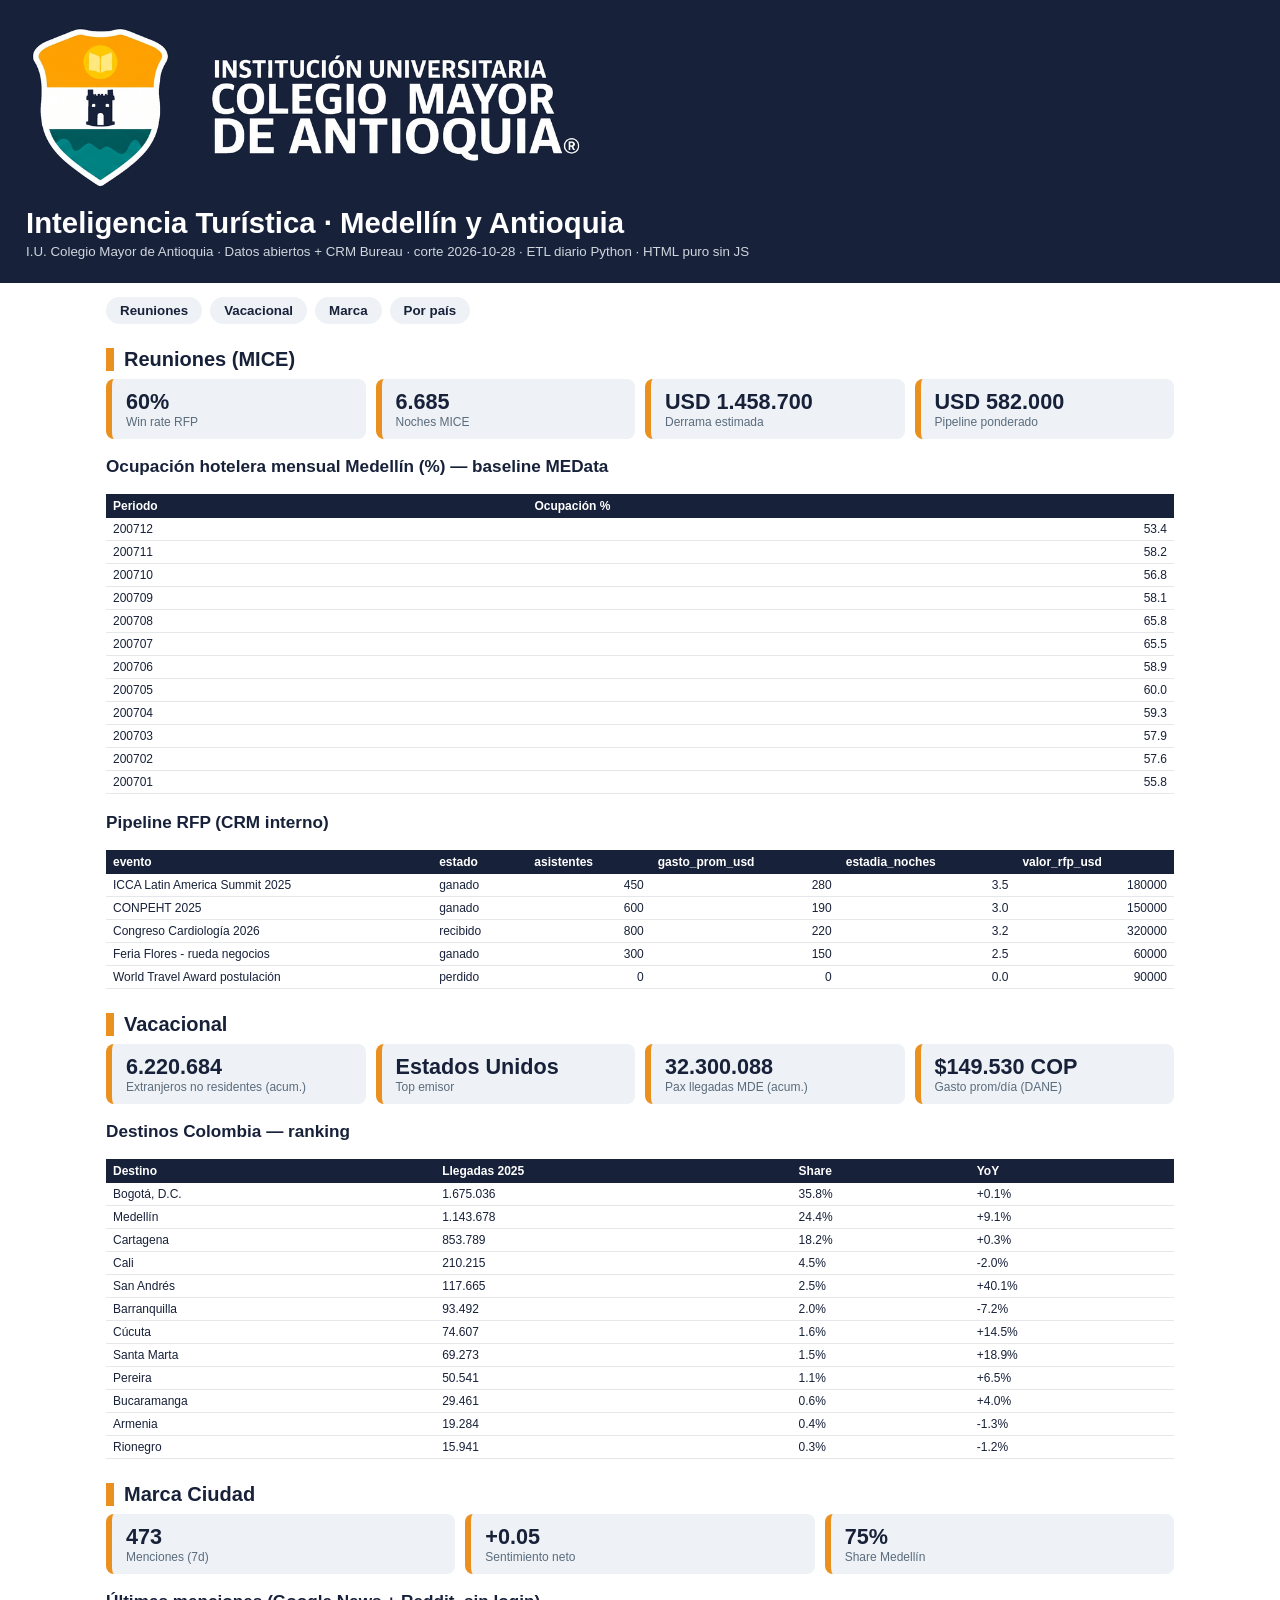
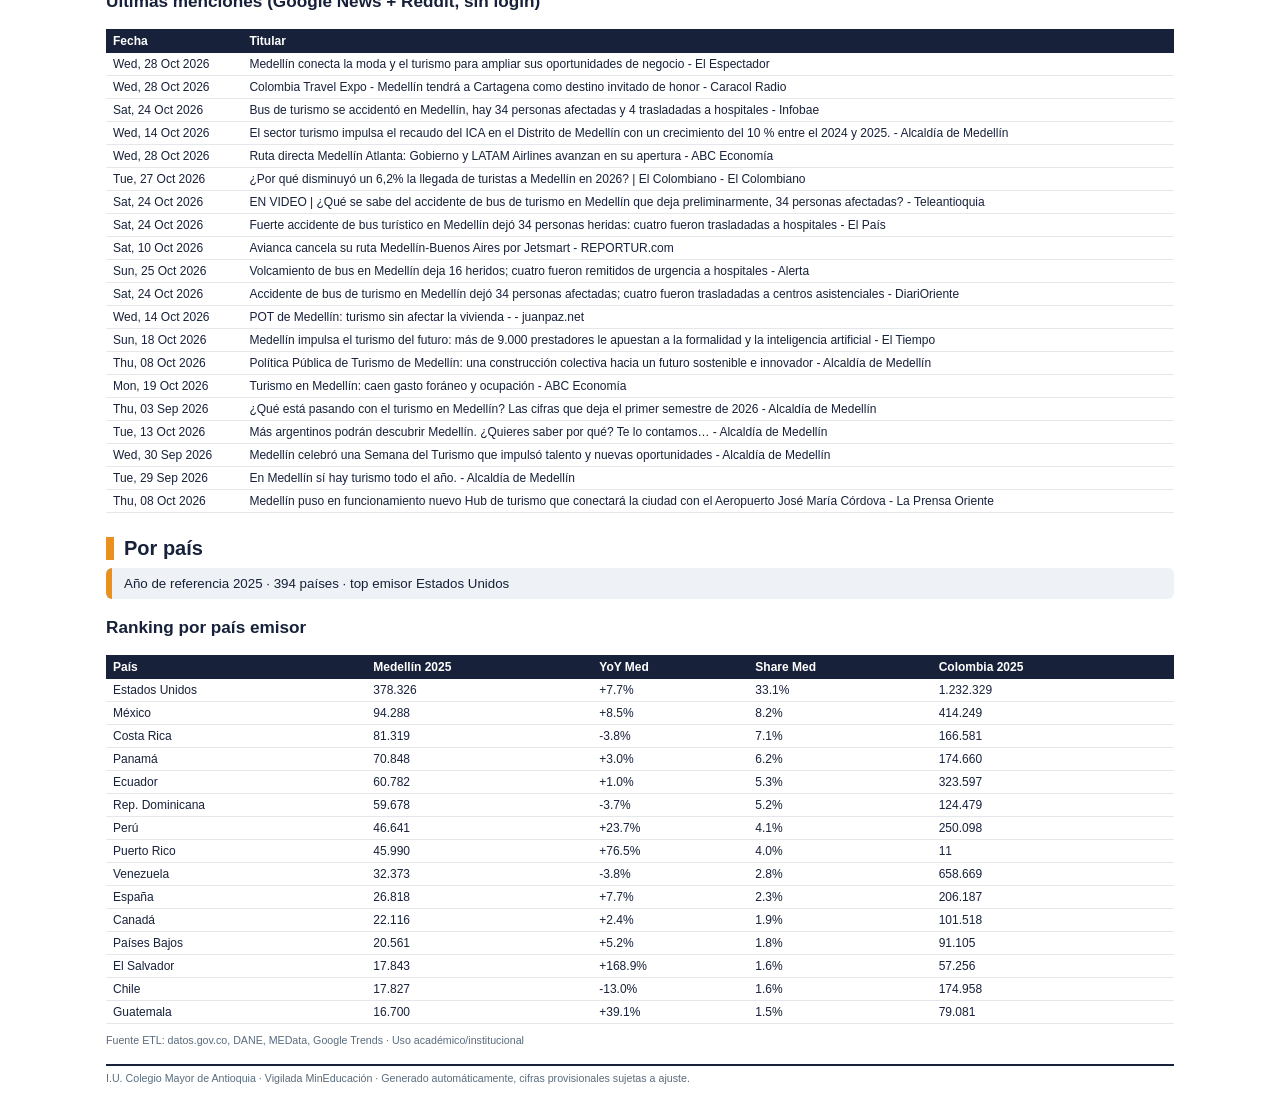
==== etl-bureau/dashboard/index.html @ b6af9898 "feat(web): dashboard HTML puro + informe ECharts + warehouse publicado" ====
<!DOCTYPE html>
<html lang="es">
<head>
<meta charset="UTF-8">
<meta name="viewport" content="width=device-width, initial-scale=1.0">
<title>Bureau Medellín · Tablero 2026-10-28</title>
<style>:root{--navy:#172139;--teal:#00AEAC;--orange:#E9901E;--lime:#B4C42C;--teal2:#108181;--yellow:#FBBB28;--mut:#5A6C7D}
*{box-sizing:border-box}body{font-family:Montserrat,Arial,sans-serif;color:var(--navy);margin:0;background:#fff;font-size:11pt}
@page{size:A4;margin:14mm 12mm}header{background:var(--navy);color:#fff;padding:22px 26px}
header h1{font-size:22pt;margin:10px 0 4px}header p{color:#cfd6df;font-size:10pt;margin:2px 0}
header img{width:100%;max-width:560px}main{max-width:1100px;margin:0 auto;padding:0 16px 30px}
nav.toc{display:flex;gap:8px;flex-wrap:wrap;margin:14px 0}nav.toc a{background:#EEF1F5;border-radius:20px;padding:6px 14px;color:var(--navy);text-decoration:none;font-weight:700;font-size:10pt}
h2{font-size:15pt;border-left:8px solid var(--orange);padding-left:10px;margin:24px 0 8px}
.kpis{display:grid;grid-template-columns:repeat(auto-fit,minmax(180px,1fr));gap:10px}
.kpi{background:#EEF1F5;border-left:6px solid var(--orange);border-radius:8px;padding:10px 14px}
.kpi .v{font-size:1.35rem;font-weight:800}.kpi .l{font-size:.75rem;color:var(--mut)}
table{width:100%;border-collapse:collapse;font-size:9pt;margin:8px 0}
th{background:var(--navy);color:#fff;text-align:left;padding:5px 7px}
td{padding:4px 7px;border-bottom:1px solid #e5e7eb}.num{text-align:right;font-variant-numeric:tabular-nums}
.bul{background:#EEF1F5;border-left:6px solid var(--orange);border-radius:6px;padding:8px 12px;margin:6px 0;font-size:10pt}
.src{font-size:8pt;color:var(--mut)}.foot{margin-top:18px;border-top:2px solid var(--navy);padding-top:6px;font-size:8pt;color:var(--mut)}
.sec{page-break-inside:avoid}@media print{nav.toc{display:none}header{padding:14px}main{padding:0}}
</style>
</head>
<body>
<header>
<img src="assets/logo_colmayor_navy.png" alt="I.U. Colegio Mayor de Antioquia">
<h1>Inteligencia Turística · Medellín y Antioquia</h1>
<p>I.U. Colegio Mayor de Antioquia · Datos abiertos + CRM Bureau · corte 2026-10-28 · ETL diario Python · HTML puro sin JS</p>
</header>
<main>
<nav class="toc"><a href="#mice">Reuniones</a><a href="#vac">Vacacional</a><a href="#marca">Marca</a><a href="#pais">Por país</a></nav>
<h2 id="mice">Reuniones (MICE)</h2><div class="sec"><div class="kpis"><div class="kpi"><div class="v">60%</div><div class="l">Win rate RFP</div></div><div class="kpi"><div class="v">6.685</div><div class="l">Noches MICE</div></div><div class="kpi"><div class="v">USD 1.458.700</div><div class="l">Derrama estimada</div></div><div class="kpi"><div class="v">USD 582.000</div><div class="l">Pipeline ponderado</div></div></div><h3>Ocupación hotelera mensual Medellín (%) — baseline MEData</h3><table><tr><th>Periodo</th><th>Ocupación %</th></tr><tr><td>200712</td><td class="num">53.4</td></tr><tr><td>200711</td><td class="num">58.2</td></tr><tr><td>200710</td><td class="num">56.8</td></tr><tr><td>200709</td><td class="num">58.1</td></tr><tr><td>200708</td><td class="num">65.8</td></tr><tr><td>200707</td><td class="num">65.5</td></tr><tr><td>200706</td><td class="num">58.9</td></tr><tr><td>200705</td><td class="num">60.0</td></tr><tr><td>200704</td><td class="num">59.3</td></tr><tr><td>200703</td><td class="num">57.9</td></tr><tr><td>200702</td><td class="num">57.6</td></tr><tr><td>200701</td><td class="num">55.8</td></tr></table><h3>Pipeline RFP (CRM interno)</h3><table><tr><th>evento</th><th>estado</th><th>asistentes</th><th>gasto_prom_usd</th><th>estadia_noches</th><th>valor_rfp_usd</th></tr><tr><td>ICCA Latin America Summit 2025</td><td>ganado</td><td class="num">450</td><td class="num">280</td><td class="num">3.5</td><td class="num">180000</td></tr><tr><td>CONPEHT 2025</td><td>ganado</td><td class="num">600</td><td class="num">190</td><td class="num">3.0</td><td class="num">150000</td></tr><tr><td>Congreso Cardiología 2026</td><td>recibido</td><td class="num">800</td><td class="num">220</td><td class="num">3.2</td><td class="num">320000</td></tr><tr><td>Feria Flores - rueda negocios</td><td>ganado</td><td class="num">300</td><td class="num">150</td><td class="num">2.5</td><td class="num">60000</td></tr><tr><td>World Travel Award postulación</td><td>perdido</td><td class="num">0</td><td class="num">0</td><td class="num">0.0</td><td class="num">90000</td></tr></table></div>
<h2 id="vac">Vacacional</h2><div class="sec"><div class="kpis"><div class="kpi"><div class="v">6.220.684</div><div class="l">Extranjeros no residentes (acum.)</div></div><div class="kpi"><div class="v">Estados Unidos</div><div class="l">Top emisor</div></div><div class="kpi"><div class="v">32.300.088</div><div class="l">Pax llegadas MDE (acum.)</div></div><div class="kpi"><div class="v">$149.530 COP</div><div class="l">Gasto prom/día (DANE)</div></div></div><h3>Destinos Colombia — ranking</h3><table><tr><th>Destino</th><th>Llegadas 2025</th><th>Share</th><th>YoY</th></tr><tr><td>Bogotá, D.C.</td><td>1.675.036</td><td>35.8%</td><td>+0.1%</td></tr><tr><td>Medellín</td><td>1.143.678</td><td>24.4%</td><td>+9.1%</td></tr><tr><td>Cartagena</td><td>853.789</td><td>18.2%</td><td>+0.3%</td></tr><tr><td>Cali</td><td>210.215</td><td>4.5%</td><td>-2.0%</td></tr><tr><td>San Andrés</td><td>117.665</td><td>2.5%</td><td>+40.1%</td></tr><tr><td>Barranquilla</td><td>93.492</td><td>2.0%</td><td>-7.2%</td></tr><tr><td>Cúcuta</td><td>74.607</td><td>1.6%</td><td>+14.5%</td></tr><tr><td>Santa Marta</td><td>69.273</td><td>1.5%</td><td>+18.9%</td></tr><tr><td>Pereira</td><td>50.541</td><td>1.1%</td><td>+6.5%</td></tr><tr><td>Bucaramanga</td><td>29.461</td><td>0.6%</td><td>+4.0%</td></tr><tr><td>Armenia</td><td>19.284</td><td>0.4%</td><td>-1.3%</td></tr><tr><td>Rionegro</td><td>15.941</td><td>0.3%</td><td>-1.2%</td></tr></table></div>
<h2 id="marca">Marca Ciudad</h2><div class="sec"><div class="kpis"><div class="kpi"><div class="v">473</div><div class="l">Menciones (7d)</div></div><div class="kpi"><div class="v">+0.05</div><div class="l">Sentimiento neto</div></div><div class="kpi"><div class="v">75%</div><div class="l">Share Medellín</div></div></div><h3>Últimas menciones (Google News + Reddit, sin login)</h3><table><tr><th>Fecha</th><th>Titular</th></tr><tr><td>Wed, 28 Oct 2026</td><td>Medellín conecta la moda y el turismo para ampliar sus oportunidades de negocio - El Espectador</td></tr><tr><td>Wed, 28 Oct 2026</td><td>Colombia Travel Expo - Medellín tendrá a Cartagena como destino invitado de honor - Caracol Radio</td></tr><tr><td>Sat, 24 Oct 2026</td><td>Bus de turismo se accidentó en Medellín, hay 34 personas afectadas y 4 trasladadas a hospitales - Infobae</td></tr><tr><td>Wed, 14 Oct 2026</td><td>El sector turismo impulsa el recaudo del ICA en el Distrito de Medellín con un crecimiento del 10 % entre el 2024 y 2025. - Alcaldía de Medellín</td></tr><tr><td>Wed, 28 Oct 2026</td><td>Ruta directa Medellín Atlanta: Gobierno y LATAM Airlines avanzan en su apertura - ABC Economía</td></tr><tr><td>Tue, 27 Oct 2026</td><td>¿Por qué disminuyó un 6,2% la llegada de turistas a Medellín en 2026? | El Colombiano - El Colombiano</td></tr><tr><td>Sat, 24 Oct 2026</td><td>EN VIDEO | ¿Qué se sabe del accidente de bus de turismo en Medellín que deja preliminarmente, 34 personas afectadas? - Teleantioquia</td></tr><tr><td>Sat, 24 Oct 2026</td><td>Fuerte accidente de bus turístico en Medellín dejó 34 personas heridas: cuatro fueron trasladadas a hospitales - El País</td></tr><tr><td>Sat, 10 Oct 2026</td><td>Avianca cancela su ruta Medellín-Buenos Aires por Jetsmart - REPORTUR.com</td></tr><tr><td>Sun, 25 Oct 2026</td><td>Volcamiento de bus en Medellín deja 16 heridos; cuatro fueron remitidos de urgencia a hospitales - Alerta</td></tr><tr><td>Sat, 24 Oct 2026</td><td>Accidente de bus de turismo en Medellín dejó 34 personas afectadas; cuatro fueron trasladadas a centros asistenciales - DiariOriente</td></tr><tr><td>Wed, 14 Oct 2026</td><td>POT de Medellín: turismo sin afectar la vivienda - - juanpaz.net</td></tr><tr><td>Sun, 18 Oct 2026</td><td>Medellín impulsa el turismo del futuro: más de 9.000 prestadores le apuestan a la formalidad y la inteligencia artificial - El Tiempo</td></tr><tr><td>Thu, 08 Oct 2026</td><td>Política Pública de Turismo de Medellín: una construcción colectiva hacia un futuro sostenible e innovador - Alcaldía de Medellín</td></tr><tr><td>Mon, 19 Oct 2026</td><td>Turismo en Medellín: caen gasto foráneo y ocupación - ABC Economía</td></tr><tr><td>Thu, 03 Sep 2026</td><td>¿Qué está pasando con el turismo en Medellín? Las cifras que deja el primer semestre de 2026 - Alcaldía de Medellín</td></tr><tr><td>Tue, 13 Oct 2026</td><td>Más argentinos podrán descubrir Medellín. ¿Quieres saber por qué? Te lo contamos… - Alcaldía de Medellín</td></tr><tr><td>Wed, 30 Sep 2026</td><td>Medellín celebró una Semana del Turismo que impulsó talento y nuevas oportunidades - Alcaldía de Medellín</td></tr><tr><td>Tue, 29 Sep 2026</td><td>En Medellín sí hay turismo todo el año. - Alcaldía de Medellín</td></tr><tr><td>Thu, 08 Oct 2026</td><td>Medellín puso en funcionamiento nuevo Hub de turismo que conectará la ciudad con el Aeropuerto José María Córdova - La Prensa Oriente</td></tr></table></div>
<h2 id="pais">Por país</h2><div class="sec"><p class="bul">Año de referencia 2025 · 394 países · top emisor Estados Unidos</p><h3>Ranking por país emisor</h3><table><tr><th>País</th><th>Medellín 2025</th><th>YoY Med</th><th>Share Med</th><th>Colombia 2025</th></tr><tr><td>Estados Unidos</td><td>378.326</td><td>+7.7%</td><td>33.1%</td><td>1.232.329</td></tr><tr><td>México</td><td>94.288</td><td>+8.5%</td><td>8.2%</td><td>414.249</td></tr><tr><td>Costa Rica</td><td>81.319</td><td>-3.8%</td><td>7.1%</td><td>166.581</td></tr><tr><td>Panamá</td><td>70.848</td><td>+3.0%</td><td>6.2%</td><td>174.660</td></tr><tr><td>Ecuador</td><td>60.782</td><td>+1.0%</td><td>5.3%</td><td>323.597</td></tr><tr><td>Rep. Dominicana</td><td>59.678</td><td>-3.7%</td><td>5.2%</td><td>124.479</td></tr><tr><td>Perú</td><td>46.641</td><td>+23.7%</td><td>4.1%</td><td>250.098</td></tr><tr><td>Puerto Rico</td><td>45.990</td><td>+76.5%</td><td>4.0%</td><td>11</td></tr><tr><td>Venezuela</td><td>32.373</td><td>-3.8%</td><td>2.8%</td><td>658.669</td></tr><tr><td>España</td><td>26.818</td><td>+7.7%</td><td>2.3%</td><td>206.187</td></tr><tr><td>Canadá</td><td>22.116</td><td>+2.4%</td><td>1.9%</td><td>101.518</td></tr><tr><td>Países Bajos</td><td>20.561</td><td>+5.2%</td><td>1.8%</td><td>91.105</td></tr><tr><td>El Salvador</td><td>17.843</td><td>+168.9%</td><td>1.6%</td><td>57.256</td></tr><tr><td>Chile</td><td>17.827</td><td>-13.0%</td><td>1.6%</td><td>174.958</td></tr><tr><td>Guatemala</td><td>16.700</td><td>+39.1%</td><td>1.5%</td><td>79.081</td></tr></table></div>
<p class="src">Fuente ETL: datos.gov.co, DANE, MEData, Google Trends · Uso académico/institucional</p>
<div class="foot">I.U. Colegio Mayor de Antioquia · Vigilada MinEducación · Generado automáticamente, cifras provisionales sujetas a ajuste.</div>
</main>
</body>
</html>
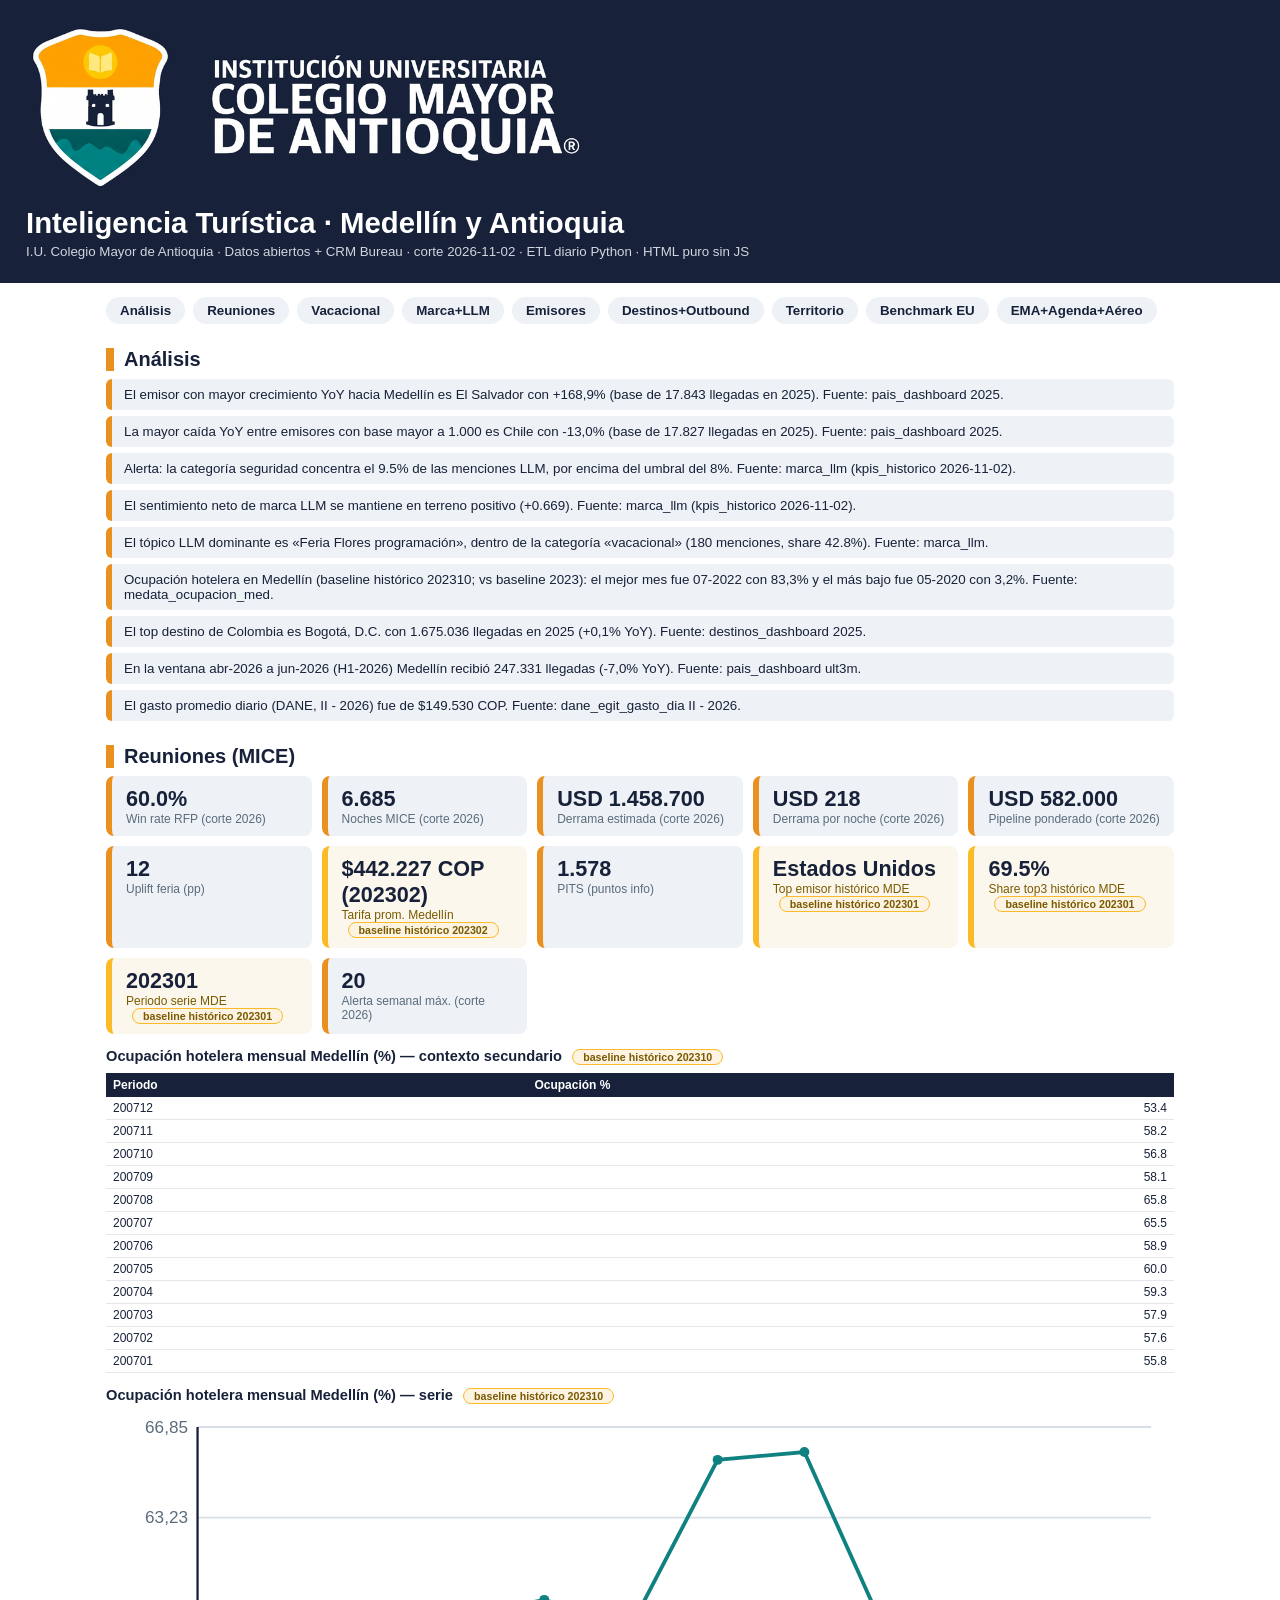
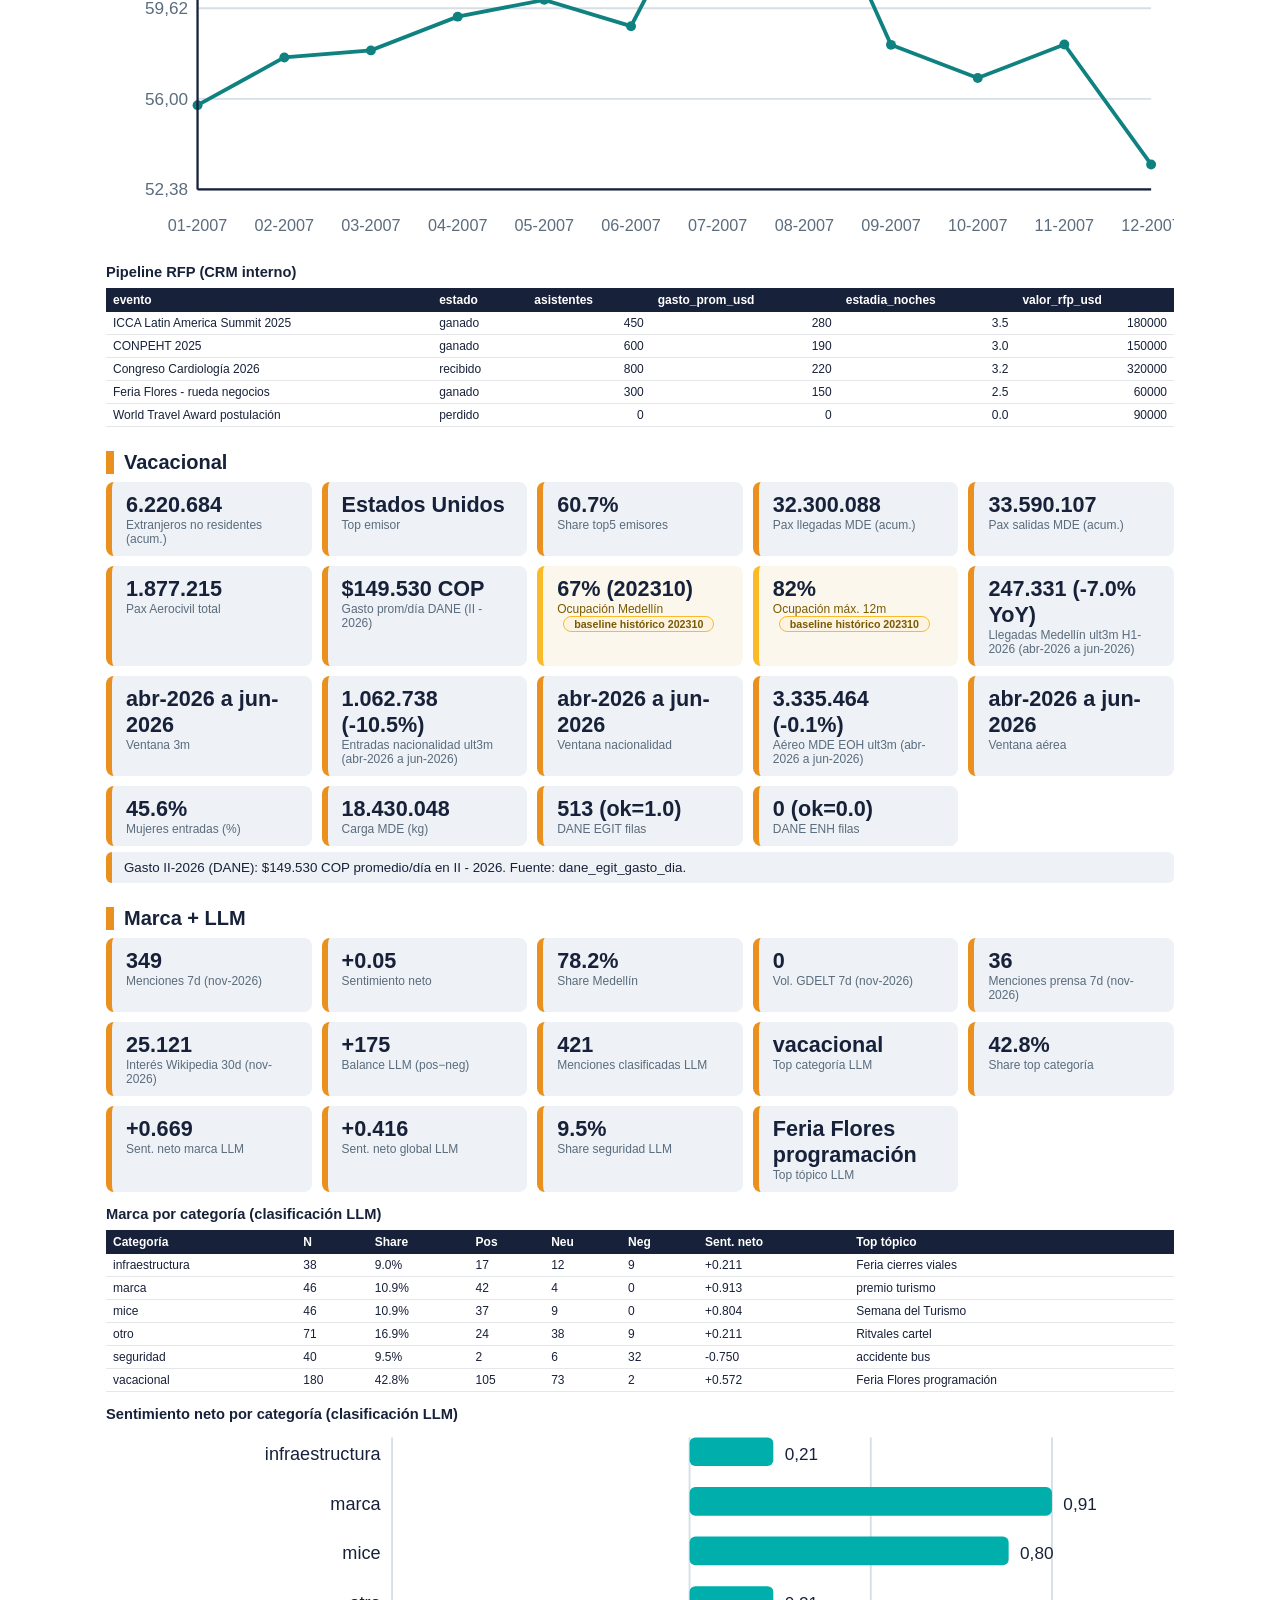
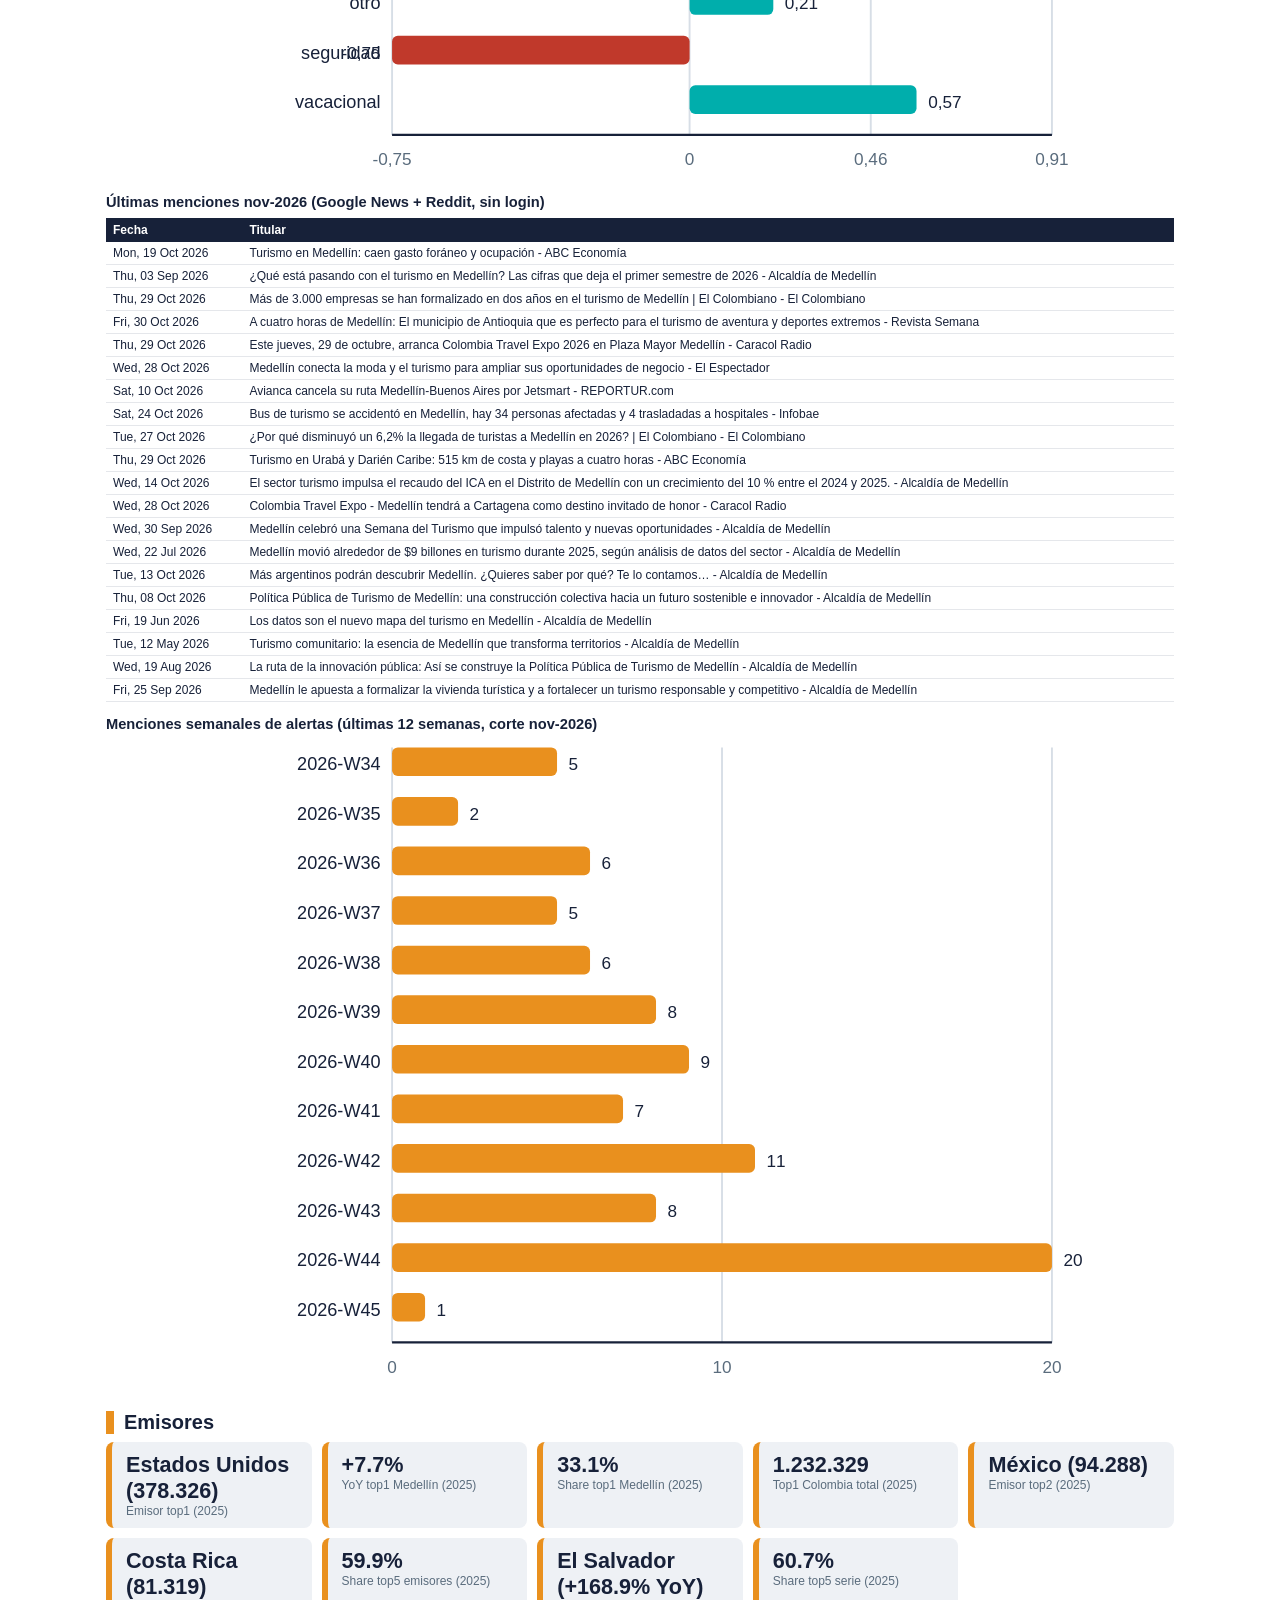
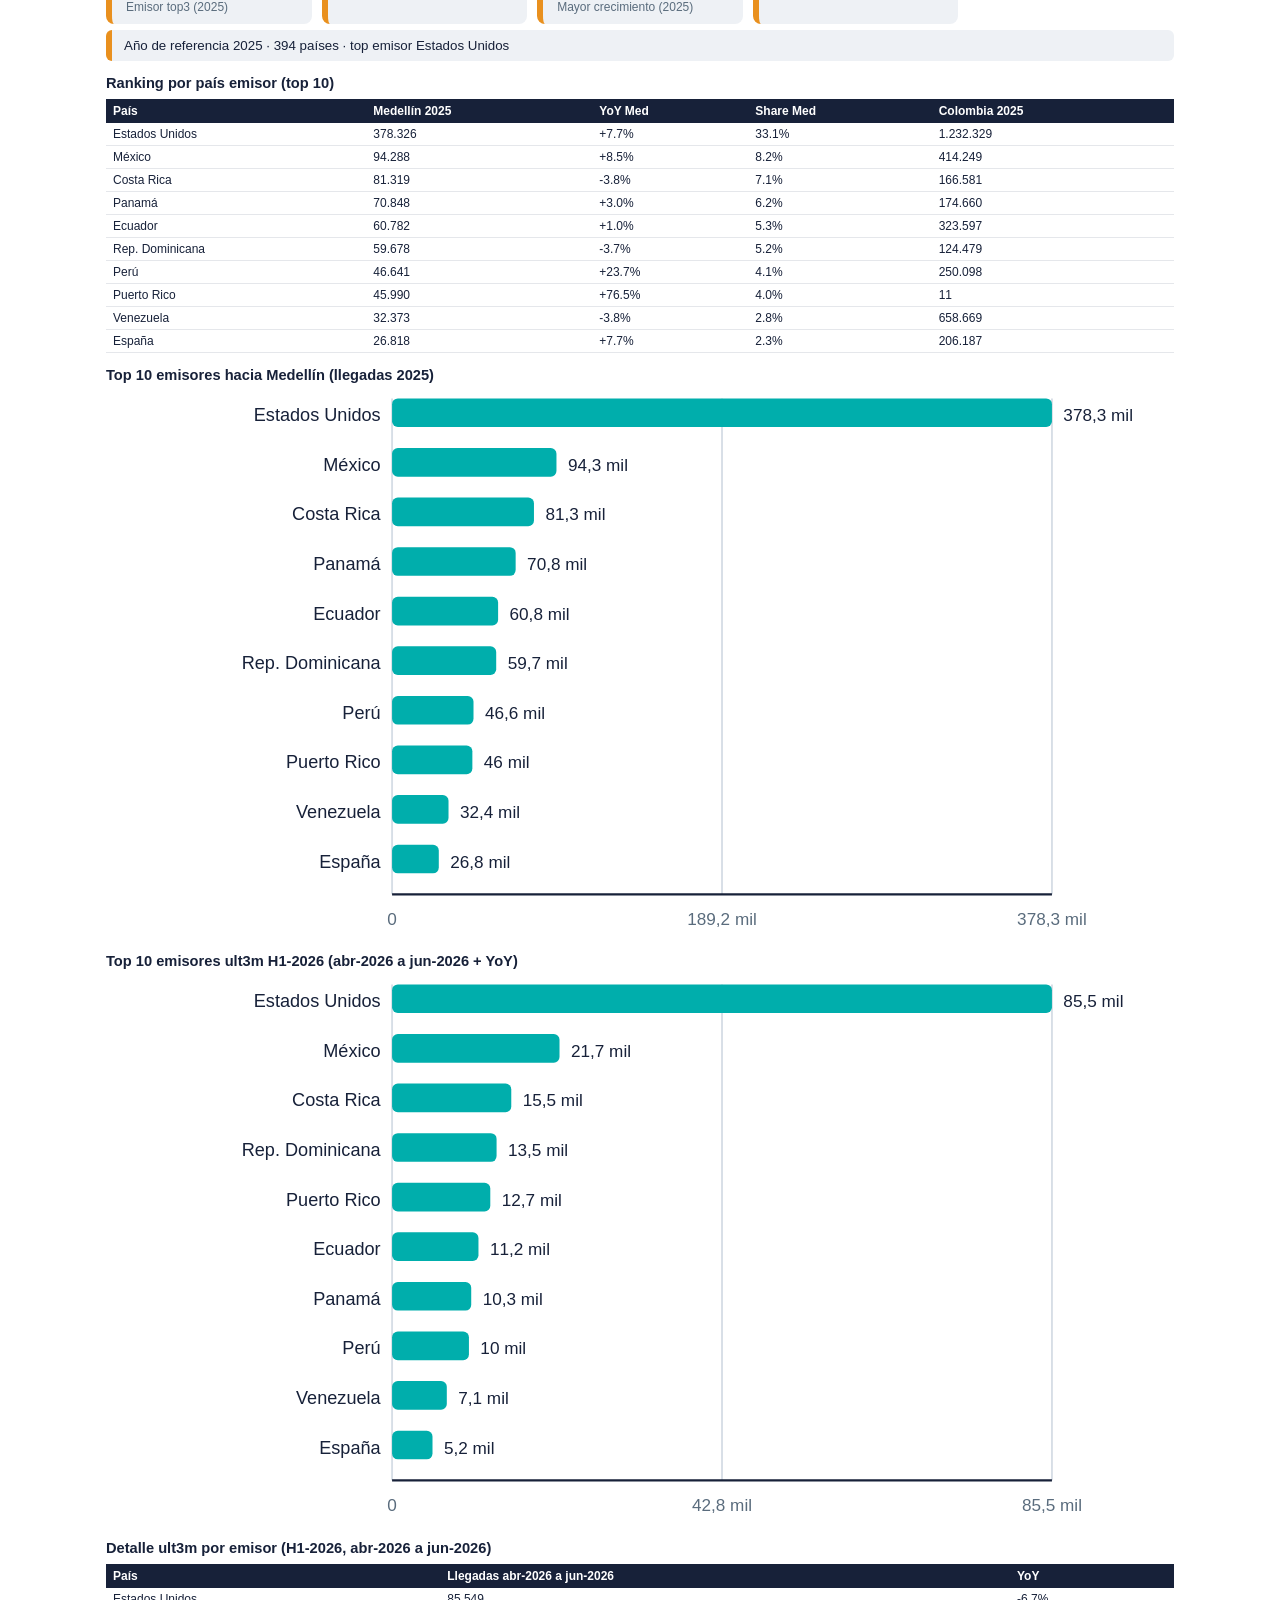
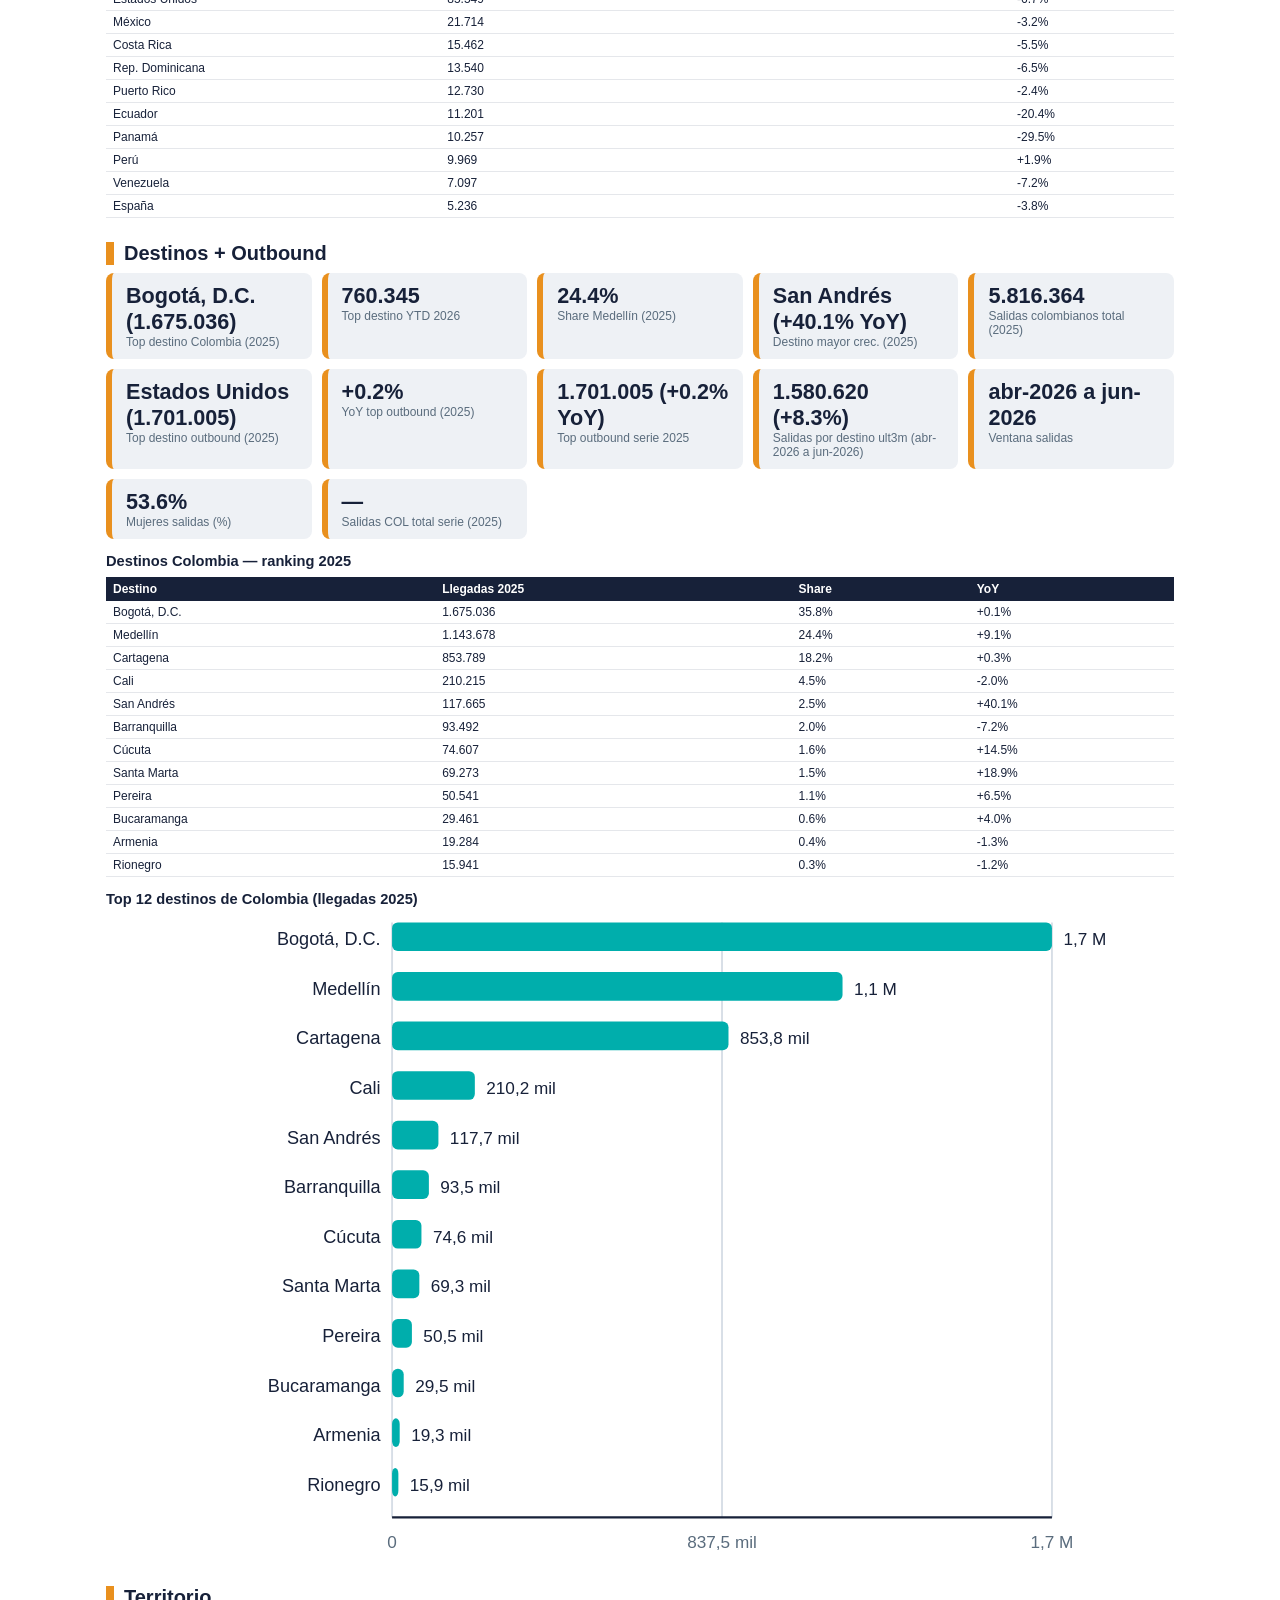
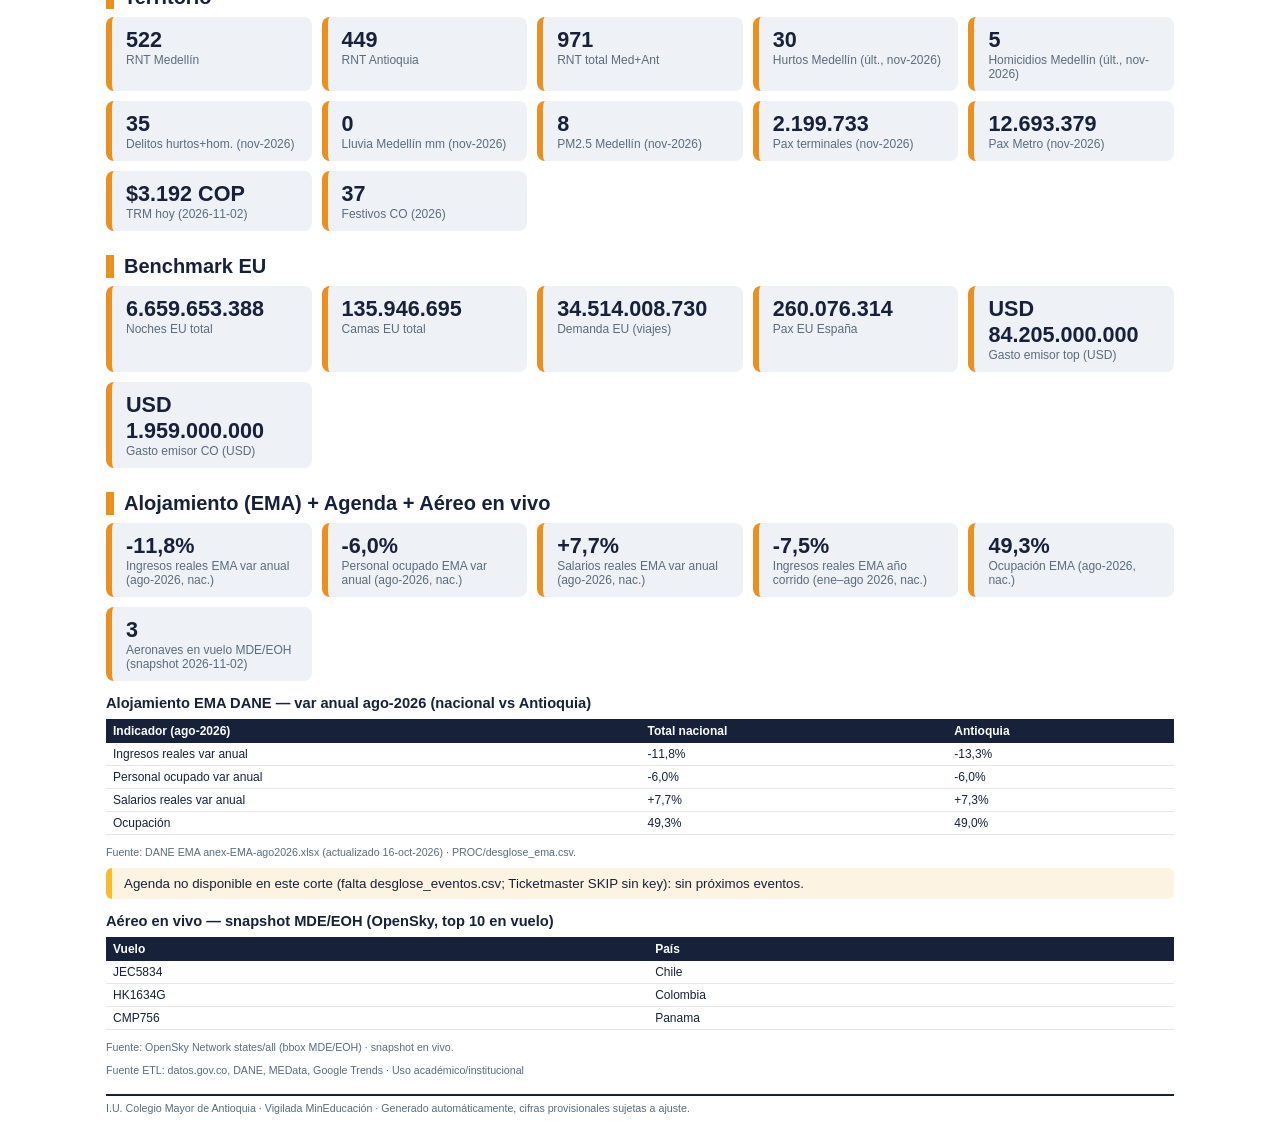
==== commit 7b83d614: "feat(etl): tanda-1 public-apis sin-key + wire + outputs 02-nov 5 extractores nuevos (airportmiles, e" ====
--- a/etl-bureau/dashboard/index.html
+++ b/etl-bureau/dashboard/index.html
@@ -3,7 +3,7 @@
 <head>
 <meta charset="UTF-8">
 <meta name="viewport" content="width=device-width, initial-scale=1.0">
-<title>Bureau Medellín · Tablero 2026-10-28</title>
+<title>Bureau Medellín · Tablero 2026-11-02</title>
 <style>:root{--navy:#172139;--teal:#00AEAC;--orange:#E9901E;--lime:#B4C42C;--teal2:#108181;--yellow:#FBBB28;--mut:#5A6C7D}
 *{box-sizing:border-box}body{font-family:Montserrat,Arial,sans-serif;color:var(--navy);margin:0;background:#fff;font-size:11pt}
 @page{size:A4;margin:14mm 12mm}header{background:var(--navy);color:#fff;padding:22px 26px}
@@ -11,6 +11,7 @@
 header img{width:100%;max-width:560px}main{max-width:1100px;margin:0 auto;padding:0 16px 30px}
 nav.toc{display:flex;gap:8px;flex-wrap:wrap;margin:14px 0}nav.toc a{background:#EEF1F5;border-radius:20px;padding:6px 14px;color:var(--navy);text-decoration:none;font-weight:700;font-size:10pt}
 h2{font-size:15pt;border-left:8px solid var(--orange);padding-left:10px;margin:24px 0 8px}
+h3{font-size:11pt;margin:14px 0 4px}
 .kpis{display:grid;grid-template-columns:repeat(auto-fit,minmax(180px,1fr));gap:10px}
 .kpi{background:#EEF1F5;border-left:6px solid var(--orange);border-radius:8px;padding:10px 14px}
 .kpi .v{font-size:1.35rem;font-weight:800}.kpi .l{font-size:.75rem;color:var(--mut)}
@@ -18,22 +19,28 @@
 th{background:var(--navy);color:#fff;text-align:left;padding:5px 7px}
 td{padding:4px 7px;border-bottom:1px solid #e5e7eb}.num{text-align:right;font-variant-numeric:tabular-nums}
 .bul{background:#EEF1F5;border-left:6px solid var(--orange);border-radius:6px;padding:8px 12px;margin:6px 0;font-size:10pt}
+.warn{background:#FDF3E3;border-left:6px solid var(--yellow);border-radius:6px;padding:8px 12px;margin:6px 0;font-size:10pt}
 .src{font-size:8pt;color:var(--mut)}.foot{margin-top:18px;border-top:2px solid var(--navy);padding-top:6px;font-size:8pt;color:var(--mut)}
-.sec{page-break-inside:avoid}@media print{nav.toc{display:none}header{padding:14px}main{padding:0}}
+.sec{page-break-inside:avoid}.badge-hist{display:inline-block;background:#FDF3E3;border:1px solid var(--yellow);color:#7A5A00;border-radius:12px;padding:1px 10px;font-size:8pt;font-weight:700;margin-left:6px;white-space:nowrap}.kpi.hist{background:#FBF7EC;border-left-color:var(--yellow)}.kpi.hist .l{color:#7A5A00}@media print{nav.toc{display:none}header{padding:14px}main{padding:0}}
 </style>
 </head>
 <body>
 <header>
 <img src="assets/logo_colmayor_navy.png" alt="I.U. Colegio Mayor de Antioquia">
 <h1>Inteligencia Turística · Medellín y Antioquia</h1>
-<p>I.U. Colegio Mayor de Antioquia · Datos abiertos + CRM Bureau · corte 2026-10-28 · ETL diario Python · HTML puro sin JS</p>
+<p>I.U. Colegio Mayor de Antioquia · Datos abiertos + CRM Bureau · corte 2026-11-02 · ETL diario Python · HTML puro sin JS</p>
 </header>
 <main>
-<nav class="toc"><a href="#mice">Reuniones</a><a href="#vac">Vacacional</a><a href="#marca">Marca</a><a href="#pais">Por país</a></nav>
-<h2 id="mice">Reuniones (MICE)</h2><div class="sec"><div class="kpis"><div class="kpi"><div class="v">60%</div><div class="l">Win rate RFP</div></div><div class="kpi"><div class="v">6.685</div><div class="l">Noches MICE</div></div><div class="kpi"><div class="v">USD 1.458.700</div><div class="l">Derrama estimada</div></div><div class="kpi"><div class="v">USD 582.000</div><div class="l">Pipeline ponderado</div></div></div><h3>Ocupación hotelera mensual Medellín (%) — baseline MEData</h3><table><tr><th>Periodo</th><th>Ocupación %</th></tr><tr><td>200712</td><td class="num">53.4</td></tr><tr><td>200711</td><td class="num">58.2</td></tr><tr><td>200710</td><td class="num">56.8</td></tr><tr><td>200709</td><td class="num">58.1</td></tr><tr><td>200708</td><td class="num">65.8</td></tr><tr><td>200707</td><td class="num">65.5</td></tr><tr><td>200706</td><td class="num">58.9</td></tr><tr><td>200705</td><td class="num">60.0</td></tr><tr><td>200704</td><td class="num">59.3</td></tr><tr><td>200703</td><td class="num">57.9</td></tr><tr><td>200702</td><td class="num">57.6</td></tr><tr><td>200701</td><td class="num">55.8</td></tr></table><h3>Pipeline RFP (CRM interno)</h3><table><tr><th>evento</th><th>estado</th><th>asistentes</th><th>gasto_prom_usd</th><th>estadia_noches</th><th>valor_rfp_usd</th></tr><tr><td>ICCA Latin America Summit 2025</td><td>ganado</td><td class="num">450</td><td class="num">280</td><td class="num">3.5</td><td class="num">180000</td></tr><tr><td>CONPEHT 2025</td><td>ganado</td><td class="num">600</td><td class="num">190</td><td class="num">3.0</td><td class="num">150000</td></tr><tr><td>Congreso Cardiología 2026</td><td>recibido</td><td class="num">800</td><td class="num">220</td><td class="num">3.2</td><td class="num">320000</td></tr><tr><td>Feria Flores - rueda negocios</td><td>ganado</td><td class="num">300</td><td class="num">150</td><td class="num">2.5</td><td class="num">60000</td></tr><tr><td>World Travel Award postulación</td><td>perdido</td><td class="num">0</td><td class="num">0</td><td class="num">0.0</td><td class="num">90000</td></tr></table></div>
-<h2 id="vac">Vacacional</h2><div class="sec"><div class="kpis"><div class="kpi"><div class="v">6.220.684</div><div class="l">Extranjeros no residentes (acum.)</div></div><div class="kpi"><div class="v">Estados Unidos</div><div class="l">Top emisor</div></div><div class="kpi"><div class="v">32.300.088</div><div class="l">Pax llegadas MDE (acum.)</div></div><div class="kpi"><div class="v">$149.530 COP</div><div class="l">Gasto prom/día (DANE)</div></div></div><h3>Destinos Colombia — ranking</h3><table><tr><th>Destino</th><th>Llegadas 2025</th><th>Share</th><th>YoY</th></tr><tr><td>Bogotá, D.C.</td><td>1.675.036</td><td>35.8%</td><td>+0.1%</td></tr><tr><td>Medellín</td><td>1.143.678</td><td>24.4%</td><td>+9.1%</td></tr><tr><td>Cartagena</td><td>853.789</td><td>18.2%</td><td>+0.3%</td></tr><tr><td>Cali</td><td>210.215</td><td>4.5%</td><td>-2.0%</td></tr><tr><td>San Andrés</td><td>117.665</td><td>2.5%</td><td>+40.1%</td></tr><tr><td>Barranquilla</td><td>93.492</td><td>2.0%</td><td>-7.2%</td></tr><tr><td>Cúcuta</td><td>74.607</td><td>1.6%</td><td>+14.5%</td></tr><tr><td>Santa Marta</td><td>69.273</td><td>1.5%</td><td>+18.9%</td></tr><tr><td>Pereira</td><td>50.541</td><td>1.1%</td><td>+6.5%</td></tr><tr><td>Bucaramanga</td><td>29.461</td><td>0.6%</td><td>+4.0%</td></tr><tr><td>Armenia</td><td>19.284</td><td>0.4%</td><td>-1.3%</td></tr><tr><td>Rionegro</td><td>15.941</td><td>0.3%</td><td>-1.2%</td></tr></table></div>
-<h2 id="marca">Marca Ciudad</h2><div class="sec"><div class="kpis"><div class="kpi"><div class="v">473</div><div class="l">Menciones (7d)</div></div><div class="kpi"><div class="v">+0.05</div><div class="l">Sentimiento neto</div></div><div class="kpi"><div class="v">75%</div><div class="l">Share Medellín</div></div></div><h3>Últimas menciones (Google News + Reddit, sin login)</h3><table><tr><th>Fecha</th><th>Titular</th></tr><tr><td>Wed, 28 Oct 2026</td><td>Medellín conecta la moda y el turismo para ampliar sus oportunidades de negocio - El Espectador</td></tr><tr><td>Wed, 28 Oct 2026</td><td>Colombia Travel Expo - Medellín tendrá a Cartagena como destino invitado de honor - Caracol Radio</td></tr><tr><td>Sat, 24 Oct 2026</td><td>Bus de turismo se accidentó en Medellín, hay 34 personas afectadas y 4 trasladadas a hospitales - Infobae</td></tr><tr><td>Wed, 14 Oct 2026</td><td>El sector turismo impulsa el recaudo del ICA en el Distrito de Medellín con un crecimiento del 10 % entre el 2024 y 2025. - Alcaldía de Medellín</td></tr><tr><td>Wed, 28 Oct 2026</td><td>Ruta directa Medellín Atlanta: Gobierno y LATAM Airlines avanzan en su apertura - ABC Economía</td></tr><tr><td>Tue, 27 Oct 2026</td><td>¿Por qué disminuyó un 6,2% la llegada de turistas a Medellín en 2026? | El Colombiano - El Colombiano</td></tr><tr><td>Sat, 24 Oct 2026</td><td>EN VIDEO | ¿Qué se sabe del accidente de bus de turismo en Medellín que deja preliminarmente, 34 personas afectadas? - Teleantioquia</td></tr><tr><td>Sat, 24 Oct 2026</td><td>Fuerte accidente de bus turístico en Medellín dejó 34 personas heridas: cuatro fueron trasladadas a hospitales - El País</td></tr><tr><td>Sat, 10 Oct 2026</td><td>Avianca cancela su ruta Medellín-Buenos Aires por Jetsmart - REPORTUR.com</td></tr><tr><td>Sun, 25 Oct 2026</td><td>Volcamiento de bus en Medellín deja 16 heridos; cuatro fueron remitidos de urgencia a hospitales - Alerta</td></tr><tr><td>Sat, 24 Oct 2026</td><td>Accidente de bus de turismo en Medellín dejó 34 personas afectadas; cuatro fueron trasladadas a centros asistenciales - DiariOriente</td></tr><tr><td>Wed, 14 Oct 2026</td><td>POT de Medellín: turismo sin afectar la vivienda - - juanpaz.net</td></tr><tr><td>Sun, 18 Oct 2026</td><td>Medellín impulsa el turismo del futuro: más de 9.000 prestadores le apuestan a la formalidad y la inteligencia artificial - El Tiempo</td></tr><tr><td>Thu, 08 Oct 2026</td><td>Política Pública de Turismo de Medellín: una construcción colectiva hacia un futuro sostenible e innovador - Alcaldía de Medellín</td></tr><tr><td>Mon, 19 Oct 2026</td><td>Turismo en Medellín: caen gasto foráneo y ocupación - ABC Economía</td></tr><tr><td>Thu, 03 Sep 2026</td><td>¿Qué está pasando con el turismo en Medellín? Las cifras que deja el primer semestre de 2026 - Alcaldía de Medellín</td></tr><tr><td>Tue, 13 Oct 2026</td><td>Más argentinos podrán descubrir Medellín. ¿Quieres saber por qué? Te lo contamos… - Alcaldía de Medellín</td></tr><tr><td>Wed, 30 Sep 2026</td><td>Medellín celebró una Semana del Turismo que impulsó talento y nuevas oportunidades - Alcaldía de Medellín</td></tr><tr><td>Tue, 29 Sep 2026</td><td>En Medellín sí hay turismo todo el año. - Alcaldía de Medellín</td></tr><tr><td>Thu, 08 Oct 2026</td><td>Medellín puso en funcionamiento nuevo Hub de turismo que conectará la ciudad con el Aeropuerto José María Córdova - La Prensa Oriente</td></tr></table></div>
-<h2 id="pais">Por país</h2><div class="sec"><p class="bul">Año de referencia 2025 · 394 países · top emisor Estados Unidos</p><h3>Ranking por país emisor</h3><table><tr><th>País</th><th>Medellín 2025</th><th>YoY Med</th><th>Share Med</th><th>Colombia 2025</th></tr><tr><td>Estados Unidos</td><td>378.326</td><td>+7.7%</td><td>33.1%</td><td>1.232.329</td></tr><tr><td>México</td><td>94.288</td><td>+8.5%</td><td>8.2%</td><td>414.249</td></tr><tr><td>Costa Rica</td><td>81.319</td><td>-3.8%</td><td>7.1%</td><td>166.581</td></tr><tr><td>Panamá</td><td>70.848</td><td>+3.0%</td><td>6.2%</td><td>174.660</td></tr><tr><td>Ecuador</td><td>60.782</td><td>+1.0%</td><td>5.3%</td><td>323.597</td></tr><tr><td>Rep. Dominicana</td><td>59.678</td><td>-3.7%</td><td>5.2%</td><td>124.479</td></tr><tr><td>Perú</td><td>46.641</td><td>+23.7%</td><td>4.1%</td><td>250.098</td></tr><tr><td>Puerto Rico</td><td>45.990</td><td>+76.5%</td><td>4.0%</td><td>11</td></tr><tr><td>Venezuela</td><td>32.373</td><td>-3.8%</td><td>2.8%</td><td>658.669</td></tr><tr><td>España</td><td>26.818</td><td>+7.7%</td><td>2.3%</td><td>206.187</td></tr><tr><td>Canadá</td><td>22.116</td><td>+2.4%</td><td>1.9%</td><td>101.518</td></tr><tr><td>Países Bajos</td><td>20.561</td><td>+5.2%</td><td>1.8%</td><td>91.105</td></tr><tr><td>El Salvador</td><td>17.843</td><td>+168.9%</td><td>1.6%</td><td>57.256</td></tr><tr><td>Chile</td><td>17.827</td><td>-13.0%</td><td>1.6%</td><td>174.958</td></tr><tr><td>Guatemala</td><td>16.700</td><td>+39.1%</td><td>1.5%</td><td>79.081</td></tr></table></div>
+<nav class="toc"><a href="#analisis">Análisis</a><a href="#reuniones">Reuniones</a><a href="#vacacional">Vacacional</a><a href="#marca-llm">Marca+LLM</a><a href="#emisores">Emisores</a><a href="#destinos">Destinos+Outbound</a><a href="#territorio">Territorio</a><a href="#benchmark-eu">Benchmark EU</a><a href="#ema-agenda-aereo">EMA+Agenda+Aéreo</a></nav>
+<h2 id="analisis">Análisis</h2><div class="sec"><p class="bul">El emisor con mayor crecimiento YoY hacia Medellín es El Salvador con +168,9% (base de 17.843 llegadas en 2025). Fuente: pais_dashboard 2025.</p><p class="bul">La mayor caída YoY entre emisores con base mayor a 1.000 es Chile con -13,0% (base de 17.827 llegadas en 2025). Fuente: pais_dashboard 2025.</p><p class="bul">Alerta: la categoría seguridad concentra el 9.5% de las menciones LLM, por encima del umbral del 8%. Fuente: marca_llm (kpis_historico 2026-11-02).</p><p class="bul">El sentimiento neto de marca LLM se mantiene en terreno positivo (+0.669). Fuente: marca_llm (kpis_historico 2026-11-02).</p><p class="bul">El tópico LLM dominante es «Feria Flores programación», dentro de la categoría «vacacional» (180 menciones, share 42.8%). Fuente: marca_llm.</p><p class="bul">Ocupación hotelera en Medellín (baseline histórico 202310; vs baseline 2023): el mejor mes fue 07-2022 con 83,3% y el más bajo fue 05-2020 con 3,2%. Fuente: medata_ocupacion_med.</p><p class="bul">El top destino de Colombia es Bogotá, D.C. con 1.675.036 llegadas en 2025 (+0,1% YoY). Fuente: destinos_dashboard 2025.</p><p class="bul">En la ventana abr-2026 a jun-2026 (H1-2026) Medellín recibió 247.331 llegadas (-7,0% YoY). Fuente: pais_dashboard ult3m.</p><p class="bul">El gasto promedio diario (DANE, II - 2026) fue de $149.530 COP. Fuente: dane_egit_gasto_dia II - 2026.</p></div>
+<h2 id="reuniones">Reuniones (MICE)</h2><div class="sec"><div class="kpis"><div class="kpi"><div class="v">60.0%</div><div class="l">Win rate RFP (corte 2026)</div></div><div class="kpi"><div class="v">6.685</div><div class="l">Noches MICE (corte 2026)</div></div><div class="kpi"><div class="v">USD 1.458.700</div><div class="l">Derrama estimada (corte 2026)</div></div><div class="kpi"><div class="v">USD 218</div><div class="l">Derrama por noche (corte 2026)</div></div><div class="kpi"><div class="v">USD 582.000</div><div class="l">Pipeline ponderado (corte 2026)</div></div><div class="kpi"><div class="v">12</div><div class="l">Uplift feria (pp)</div></div><div class="kpi hist"><div class="v">$442.227 COP (202302)</div><div class="l">Tarifa prom. Medellín <span class="badge-hist">baseline histórico 202302</span></div></div><div class="kpi"><div class="v">1.578</div><div class="l">PITS (puntos info)</div></div><div class="kpi hist"><div class="v">Estados Unidos</div><div class="l">Top emisor histórico MDE <span class="badge-hist">baseline histórico 202301</span></div></div><div class="kpi hist"><div class="v">69.5%</div><div class="l">Share top3 histórico MDE <span class="badge-hist">baseline histórico 202301</span></div></div><div class="kpi hist"><div class="v">202301</div><div class="l">Periodo serie MDE <span class="badge-hist">baseline histórico 202301</span></div></div><div class="kpi"><div class="v">20</div><div class="l">Alerta semanal máx. (corte 2026)</div></div></div><h3>Ocupación hotelera mensual Medellín (%) — contexto secundario <span class="badge-hist">baseline histórico 202310</span></h3><table><tr><th>Periodo</th><th>Ocupación %</th></tr><tr><td>200712</td><td class="num">53.4</td></tr><tr><td>200711</td><td class="num">58.2</td></tr><tr><td>200710</td><td class="num">56.8</td></tr><tr><td>200709</td><td class="num">58.1</td></tr><tr><td>200708</td><td class="num">65.8</td></tr><tr><td>200707</td><td class="num">65.5</td></tr><tr><td>200706</td><td class="num">58.9</td></tr><tr><td>200705</td><td class="num">60.0</td></tr><tr><td>200704</td><td class="num">59.3</td></tr><tr><td>200703</td><td class="num">57.9</td></tr><tr><td>200702</td><td class="num">57.6</td></tr><tr><td>200701</td><td class="num">55.8</td></tr></table><h3>Ocupación hotelera mensual Medellín (%) — serie <span class="badge-hist">baseline histórico 202310</span></h3><svg viewBox="0 0 560 230" width="100%" role="img" xmlns="http://www.w3.org/2000/svg"><line x1="48" y1="200.0" x2="548" y2="200.0" stroke="#D7DEE6" stroke-width="1"/><text x="43" y="203.0" font-size="9" fill="#5A6C7D" text-anchor="end">52,38</text><line x1="48" y1="152.5" x2="548" y2="152.5" stroke="#D7DEE6" stroke-width="1"/><text x="43" y="155.5" font-size="9" fill="#5A6C7D" text-anchor="end">56,00</text><line x1="48" y1="105.0" x2="548" y2="105.0" stroke="#D7DEE6" stroke-width="1"/><text x="43" y="108.0" font-size="9" fill="#5A6C7D" text-anchor="end">59,62</text><line x1="48" y1="57.5" x2="548" y2="57.5" stroke="#D7DEE6" stroke-width="1"/><text x="43" y="60.5" font-size="9" fill="#5A6C7D" text-anchor="end">63,23</text><line x1="48" y1="10.0" x2="548" y2="10.0" stroke="#D7DEE6" stroke-width="1"/><text x="43" y="13.0" font-size="9" fill="#5A6C7D" text-anchor="end">66,85</text><text x="48.0" y="222" font-size="8.5" fill="#5A6C7D" text-anchor="middle">01-2007</text><text x="93.5" y="222" font-size="8.5" fill="#5A6C7D" text-anchor="middle">02-2007</text><text x="138.9" y="222" font-size="8.5" fill="#5A6C7D" text-anchor="middle">03-2007</text><text x="184.4" y="222" font-size="8.5" fill="#5A6C7D" text-anchor="middle">04-2007</text><text x="229.8" y="222" font-size="8.5" fill="#5A6C7D" text-anchor="middle">05-2007</text><text x="275.3" y="222" font-size="8.5" fill="#5A6C7D" text-anchor="middle">06-2007</text><text x="320.7" y="222" font-size="8.5" fill="#5A6C7D" text-anchor="middle">07-2007</text><text x="366.2" y="222" font-size="8.5" fill="#5A6C7D" text-anchor="middle">08-2007</text><text x="411.6" y="222" font-size="8.5" fill="#5A6C7D" text-anchor="middle">09-2007</text><text x="457.1" y="222" font-size="8.5" fill="#5A6C7D" text-anchor="middle">10-2007</text><text x="502.5" y="222" font-size="8.5" fill="#5A6C7D" text-anchor="middle">11-2007</text><text x="548.0" y="222" font-size="8.5" fill="#5A6C7D" text-anchor="middle">12-2007</text><polyline points="48.0,155.8 93.5,130.8 138.9,127.1 184.4,109.4 229.8,100.6 275.3,114.4 320.7,27.2 366.2,23.1 411.6,124.2 457.1,141.6 502.5,124.0 548.0,186.9" fill="none" stroke="#108181" stroke-width="2"/><circle cx="48.0" cy="155.8" r="2.6" fill="#108181"/><circle cx="93.5" cy="130.8" r="2.6" fill="#108181"/><circle cx="138.9" cy="127.1" r="2.6" fill="#108181"/><circle cx="184.4" cy="109.4" r="2.6" fill="#108181"/><circle cx="229.8" cy="100.6" r="2.6" fill="#108181"/><circle cx="275.3" cy="114.4" r="2.6" fill="#108181"/><circle cx="320.7" cy="27.2" r="2.6" fill="#108181"/><circle cx="366.2" cy="23.1" r="2.6" fill="#108181"/><circle cx="411.6" cy="124.2" r="2.6" fill="#108181"/><circle cx="457.1" cy="141.6" r="2.6" fill="#108181"/><circle cx="502.5" cy="124.0" r="2.6" fill="#108181"/><circle cx="548.0" cy="186.9" r="2.6" fill="#108181"/><line x1="48" y1="10" x2="48" y2="200" stroke="#172139" stroke-width="1.2"/><line x1="48" y1="200" x2="548" y2="200" stroke="#172139" stroke-width="1.2"/></svg><h3>Pipeline RFP (CRM interno)</h3><table><tr><th>evento</th><th>estado</th><th>asistentes</th><th>gasto_prom_usd</th><th>estadia_noches</th><th>valor_rfp_usd</th></tr><tr><td>ICCA Latin America Summit 2025</td><td>ganado</td><td class="num">450</td><td class="num">280</td><td class="num">3.5</td><td class="num">180000</td></tr><tr><td>CONPEHT 2025</td><td>ganado</td><td class="num">600</td><td class="num">190</td><td class="num">3.0</td><td class="num">150000</td></tr><tr><td>Congreso Cardiología 2026</td><td>recibido</td><td class="num">800</td><td class="num">220</td><td class="num">3.2</td><td class="num">320000</td></tr><tr><td>Feria Flores - rueda negocios</td><td>ganado</td><td class="num">300</td><td class="num">150</td><td class="num">2.5</td><td class="num">60000</td></tr><tr><td>World Travel Award postulación</td><td>perdido</td><td class="num">0</td><td class="num">0</td><td class="num">0.0</td><td class="num">90000</td></tr></table></div>
+<h2 id="vacacional">Vacacional</h2><div class="sec"><div class="kpis"><div class="kpi"><div class="v">6.220.684</div><div class="l">Extranjeros no residentes (acum.)</div></div><div class="kpi"><div class="v">Estados Unidos</div><div class="l">Top emisor</div></div><div class="kpi"><div class="v">60.7%</div><div class="l">Share top5 emisores</div></div><div class="kpi"><div class="v">32.300.088</div><div class="l">Pax llegadas MDE (acum.)</div></div><div class="kpi"><div class="v">33.590.107</div><div class="l">Pax salidas MDE (acum.)</div></div><div class="kpi"><div class="v">1.877.215</div><div class="l">Pax Aerocivil total</div></div><div class="kpi"><div class="v">$149.530 COP</div><div class="l">Gasto prom/día DANE (II - 2026)</div></div><div class="kpi hist"><div class="v">67% (202310)</div><div class="l">Ocupación Medellín <span class="badge-hist">baseline histórico 202310</span></div></div><div class="kpi hist"><div class="v">82%</div><div class="l">Ocupación máx. 12m <span class="badge-hist">baseline histórico 202310</span></div></div><div class="kpi"><div class="v">247.331 (-7.0% YoY)</div><div class="l">Llegadas Medellín ult3m H1-2026 (abr-2026 a jun-2026)</div></div><div class="kpi"><div class="v">abr-2026 a jun-2026</div><div class="l">Ventana 3m</div></div><div class="kpi"><div class="v">1.062.738 (-10.5%)</div><div class="l">Entradas nacionalidad ult3m (abr-2026 a jun-2026)</div></div><div class="kpi"><div class="v">abr-2026 a jun-2026</div><div class="l">Ventana nacionalidad</div></div><div class="kpi"><div class="v">3.335.464 (-0.1%)</div><div class="l">Aéreo MDE EOH ult3m (abr-2026 a jun-2026)</div></div><div class="kpi"><div class="v">abr-2026 a jun-2026</div><div class="l">Ventana aérea</div></div><div class="kpi"><div class="v">45.6%</div><div class="l">Mujeres entradas (%)</div></div><div class="kpi"><div class="v">18.430.048</div><div class="l">Carga MDE (kg)</div></div><div class="kpi"><div class="v">513 (ok=1.0)</div><div class="l">DANE EGIT filas</div></div><div class="kpi"><div class="v">0 (ok=0.0)</div><div class="l">DANE ENH filas</div></div></div><p class="bul">Gasto II-2026 (DANE): $149.530 COP promedio/día en II - 2026. Fuente: dane_egit_gasto_dia.</p></div>
+<h2 id="marca-llm">Marca + LLM</h2><div class="sec"><div class="kpis"><div class="kpi"><div class="v">349</div><div class="l">Menciones 7d (nov-2026)</div></div><div class="kpi"><div class="v">+0.05</div><div class="l">Sentimiento neto</div></div><div class="kpi"><div class="v">78.2%</div><div class="l">Share Medellín</div></div><div class="kpi"><div class="v">0</div><div class="l">Vol. GDELT 7d (nov-2026)</div></div><div class="kpi"><div class="v">36</div><div class="l">Menciones prensa 7d (nov-2026)</div></div><div class="kpi"><div class="v">25.121</div><div class="l">Interés Wikipedia 30d (nov-2026)</div></div><div class="kpi"><div class="v">+175</div><div class="l">Balance LLM (pos−neg)</div></div><div class="kpi"><div class="v">421</div><div class="l">Menciones clasificadas LLM</div></div><div class="kpi"><div class="v">vacacional</div><div class="l">Top categoría LLM</div></div><div class="kpi"><div class="v">42.8%</div><div class="l">Share top categoría</div></div><div class="kpi"><div class="v">+0.669</div><div class="l">Sent. neto marca LLM</div></div><div class="kpi"><div class="v">+0.416</div><div class="l">Sent. neto global LLM</div></div><div class="kpi"><div class="v">9.5%</div><div class="l">Share seguridad LLM</div></div><div class="kpi"><div class="v">Feria Flores programación</div><div class="l">Top tópico LLM</div></div></div><h3>Marca por categoría (clasificación LLM)</h3><table><tr><th>Categoría</th><th>N</th><th>Share</th><th>Pos</th><th>Neu</th><th>Neg</th><th>Sent. neto</th><th>Top tópico</th></tr><tr><td>infraestructura</td><td>38</td><td>9.0%</td><td>17</td><td>12</td><td>9</td><td>+0.211</td><td>Feria cierres viales</td></tr><tr><td>marca</td><td>46</td><td>10.9%</td><td>42</td><td>4</td><td>0</td><td>+0.913</td><td>premio turismo</td></tr><tr><td>mice</td><td>46</td><td>10.9%</td><td>37</td><td>9</td><td>0</td><td>+0.804</td><td>Semana del Turismo</td></tr><tr><td>otro</td><td>71</td><td>16.9%</td><td>24</td><td>38</td><td>9</td><td>+0.211</td><td>Ritvales cartel</td></tr><tr><td>seguridad</td><td>40</td><td>9.5%</td><td>2</td><td>6</td><td>32</td><td>-0.750</td><td>accidente bus</td></tr><tr><td>vacacional</td><td>180</td><td>42.8%</td><td>105</td><td>73</td><td>2</td><td>+0.572</td><td>Feria Flores programación</td></tr></table><h3>Sentimiento neto por categoría (clasificación LLM)</h3><svg viewBox="0 0 560 184" width="100%" role="img" xmlns="http://www.w3.org/2000/svg"><line x1="150.0" y1="6" x2="150.0" y2="162" stroke="#D7DEE6" stroke-width="1"/><text x="150.0" y="178" font-size="9" fill="#5A6C7D" text-anchor="middle">-0,75</text><line x1="306.0" y1="6" x2="306.0" y2="162" stroke="#D7DEE6" stroke-width="1"/><text x="306.0" y="178" font-size="9" fill="#5A6C7D" text-anchor="middle">0</text><line x1="401.0" y1="6" x2="401.0" y2="162" stroke="#D7DEE6" stroke-width="1"/><text x="401.0" y="178" font-size="9" fill="#5A6C7D" text-anchor="middle">0,46</text><line x1="496.0" y1="6" x2="496.0" y2="162" stroke="#D7DEE6" stroke-width="1"/><text x="496.0" y="178" font-size="9" fill="#5A6C7D" text-anchor="middle">0,91</text><text x="144" y="18" font-size="9.5" fill="#172139" text-anchor="end">infraestructura</text><rect x="306.0" y="6" width="43.9" height="15" rx="3" fill="#00AEAC"/><text x="355.9" y="18" font-size="9" fill="#172139" text-anchor="start">0,21</text><text x="144" y="44" font-size="9.5" fill="#172139" text-anchor="end">marca</text><rect x="306.0" y="32" width="190.0" height="15" rx="3" fill="#00AEAC"/><text x="502.0" y="44" font-size="9" fill="#172139" text-anchor="start">0,91</text><text x="144" y="70" font-size="9.5" fill="#172139" text-anchor="end">mice</text><rect x="306.0" y="58" width="167.3" height="15" rx="3" fill="#00AEAC"/><text x="479.3" y="70" font-size="9" fill="#172139" text-anchor="start">0,80</text><text x="144" y="96" font-size="9.5" fill="#172139" text-anchor="end">otro</text><rect x="306.0" y="84" width="43.9" height="15" rx="3" fill="#00AEAC"/><text x="355.9" y="96" font-size="9" fill="#172139" text-anchor="start">0,21</text><text x="144" y="122" font-size="9.5" fill="#172139" text-anchor="end">seguridad</text><rect x="150.0" y="110" width="156.0" height="15" rx="3" fill="#C0392B"/><text x="144.0" y="122" font-size="9" fill="#172139" text-anchor="end">-0,75</text><text x="144" y="148" font-size="9.5" fill="#172139" text-anchor="end">vacacional</text><rect x="306.0" y="136" width="119.0" height="15" rx="3" fill="#00AEAC"/><text x="431.1" y="148" font-size="9" fill="#172139" text-anchor="start">0,57</text><line x1="150" y1="162" x2="496" y2="162" stroke="#172139" stroke-width="1.2"/></svg><h3>Últimas menciones nov-2026 (Google News + Reddit, sin login)</h3><table><tr><th>Fecha</th><th>Titular</th></tr><tr><td>Mon, 19 Oct 2026</td><td>Turismo en Medellín: caen gasto foráneo y ocupación - ABC Economía</td></tr><tr><td>Thu, 03 Sep 2026</td><td>¿Qué está pasando con el turismo en Medellín? Las cifras que deja el primer semestre de 2026 - Alcaldía de Medellín</td></tr><tr><td>Thu, 29 Oct 2026</td><td>Más de 3.000 empresas se han formalizado en dos años en el turismo de Medellín | El Colombiano - El Colombiano</td></tr><tr><td>Fri, 30 Oct 2026</td><td>A cuatro horas de Medellín: El municipio de Antioquia que es perfecto para el turismo de aventura y deportes extremos - Revista Semana</td></tr><tr><td>Thu, 29 Oct 2026</td><td>Este jueves, 29 de octubre, arranca Colombia Travel Expo 2026 en Plaza Mayor Medellín - Caracol Radio</td></tr><tr><td>Wed, 28 Oct 2026</td><td>Medellín conecta la moda y el turismo para ampliar sus oportunidades de negocio - El Espectador</td></tr><tr><td>Sat, 10 Oct 2026</td><td>Avianca cancela su ruta Medellín-Buenos Aires por Jetsmart - REPORTUR.com</td></tr><tr><td>Sat, 24 Oct 2026</td><td>Bus de turismo se accidentó en Medellín, hay 34 personas afectadas y 4 trasladadas a hospitales - Infobae</td></tr><tr><td>Tue, 27 Oct 2026</td><td>¿Por qué disminuyó un 6,2% la llegada de turistas a Medellín en 2026? | El Colombiano - El Colombiano</td></tr><tr><td>Thu, 29 Oct 2026</td><td>Turismo en Urabá y Darién Caribe: 515 km de costa y playas a cuatro horas - ABC Economía</td></tr><tr><td>Wed, 14 Oct 2026</td><td>El sector turismo impulsa el recaudo del ICA en el Distrito de Medellín con un crecimiento del 10 % entre el 2024 y 2025. - Alcaldía de Medellín</td></tr><tr><td>Wed, 28 Oct 2026</td><td>Colombia Travel Expo - Medellín tendrá a Cartagena como destino invitado de honor - Caracol Radio</td></tr><tr><td>Wed, 30 Sep 2026</td><td>Medellín celebró una Semana del Turismo que impulsó talento y nuevas oportunidades - Alcaldía de Medellín</td></tr><tr><td>Wed, 22 Jul 2026</td><td>Medellín movió alrededor de $9 billones en turismo durante 2025, según análisis de datos del sector - Alcaldía de Medellín</td></tr><tr><td>Tue, 13 Oct 2026</td><td>Más argentinos podrán descubrir Medellín. ¿Quieres saber por qué? Te lo contamos… - Alcaldía de Medellín</td></tr><tr><td>Thu, 08 Oct 2026</td><td>Política Pública de Turismo de Medellín: una construcción colectiva hacia un futuro sostenible e innovador - Alcaldía de Medellín</td></tr><tr><td>Fri, 19 Jun 2026</td><td>Los datos son el nuevo mapa del turismo en Medellín - Alcaldía de Medellín</td></tr><tr><td>Tue, 12 May 2026</td><td>Turismo comunitario: la esencia de Medellín que transforma territorios - Alcaldía de Medellín</td></tr><tr><td>Wed, 19 Aug 2026</td><td>La ruta de la innovación pública: Así se construye la Política Pública de Turismo de Medellín - Alcaldía de Medellín</td></tr><tr><td>Fri, 25 Sep 2026</td><td>Medellín le apuesta a formalizar la vivienda turística y a fortalecer un turismo responsable y competitivo - Alcaldía de Medellín</td></tr></table><h3>Menciones semanales de alertas (últimas 12 semanas, corte nov-2026)</h3><svg viewBox="0 0 560 340" width="100%" role="img" xmlns="http://www.w3.org/2000/svg"><line x1="150.0" y1="6" x2="150.0" y2="318" stroke="#D7DEE6" stroke-width="1"/><text x="150.0" y="334" font-size="9" fill="#5A6C7D" text-anchor="middle">0</text><line x1="323.0" y1="6" x2="323.0" y2="318" stroke="#D7DEE6" stroke-width="1"/><text x="323.0" y="334" font-size="9" fill="#5A6C7D" text-anchor="middle">10</text><line x1="496.0" y1="6" x2="496.0" y2="318" stroke="#D7DEE6" stroke-width="1"/><text x="496.0" y="334" font-size="9" fill="#5A6C7D" text-anchor="middle">20</text><text x="144" y="18" font-size="9.5" fill="#172139" text-anchor="end">2026-W34</text><rect x="150.0" y="6" width="86.5" height="15" rx="3" fill="#E9901E"/><text x="242.5" y="18" font-size="9" fill="#172139" text-anchor="start">5</text><text x="144" y="44" font-size="9.5" fill="#172139" text-anchor="end">2026-W35</text><rect x="150.0" y="32" width="34.6" height="15" rx="3" fill="#E9901E"/><text x="190.6" y="44" font-size="9" fill="#172139" text-anchor="start">2</text><text x="144" y="70" font-size="9.5" fill="#172139" text-anchor="end">2026-W36</text><rect x="150.0" y="58" width="103.8" height="15" rx="3" fill="#E9901E"/><text x="259.8" y="70" font-size="9" fill="#172139" text-anchor="start">6</text><text x="144" y="96" font-size="9.5" fill="#172139" text-anchor="end">2026-W37</text><rect x="150.0" y="84" width="86.5" height="15" rx="3" fill="#E9901E"/><text x="242.5" y="96" font-size="9" fill="#172139" text-anchor="start">5</text><text x="144" y="122" font-size="9.5" fill="#172139" text-anchor="end">2026-W38</text><rect x="150.0" y="110" width="103.8" height="15" rx="3" fill="#E9901E"/><text x="259.8" y="122" font-size="9" fill="#172139" text-anchor="start">6</text><text x="144" y="148" font-size="9.5" fill="#172139" text-anchor="end">2026-W39</text><rect x="150.0" y="136" width="138.4" height="15" rx="3" fill="#E9901E"/><text x="294.4" y="148" font-size="9" fill="#172139" text-anchor="start">8</text><text x="144" y="174" font-size="9.5" fill="#172139" text-anchor="end">2026-W40</text><rect x="150.0" y="162" width="155.7" height="15" rx="3" fill="#E9901E"/><text x="311.7" y="174" font-size="9" fill="#172139" text-anchor="start">9</text><text x="144" y="200" font-size="9.5" fill="#172139" text-anchor="end">2026-W41</text><rect x="150.0" y="188" width="121.1" height="15" rx="3" fill="#E9901E"/><text x="277.1" y="200" font-size="9" fill="#172139" text-anchor="start">7</text><text x="144" y="226" font-size="9.5" fill="#172139" text-anchor="end">2026-W42</text><rect x="150.0" y="214" width="190.3" height="15" rx="3" fill="#E9901E"/><text x="346.3" y="226" font-size="9" fill="#172139" text-anchor="start">11</text><text x="144" y="252" font-size="9.5" fill="#172139" text-anchor="end">2026-W43</text><rect x="150.0" y="240" width="138.4" height="15" rx="3" fill="#E9901E"/><text x="294.4" y="252" font-size="9" fill="#172139" text-anchor="start">8</text><text x="144" y="278" font-size="9.5" fill="#172139" text-anchor="end">2026-W44</text><rect x="150.0" y="266" width="346.0" height="15" rx="3" fill="#E9901E"/><text x="502.0" y="278" font-size="9" fill="#172139" text-anchor="start">20</text><text x="144" y="304" font-size="9.5" fill="#172139" text-anchor="end">2026-W45</text><rect x="150.0" y="292" width="17.3" height="15" rx="3" fill="#E9901E"/><text x="173.3" y="304" font-size="9" fill="#172139" text-anchor="start">1</text><line x1="150" y1="318" x2="496" y2="318" stroke="#172139" stroke-width="1.2"/></svg></div>
+<h2 id="emisores">Emisores</h2><div class="sec"><div class="kpis"><div class="kpi"><div class="v">Estados Unidos (378.326)</div><div class="l">Emisor top1 (2025)</div></div><div class="kpi"><div class="v">+7.7%</div><div class="l">YoY top1 Medellín (2025)</div></div><div class="kpi"><div class="v">33.1%</div><div class="l">Share top1 Medellín (2025)</div></div><div class="kpi"><div class="v">1.232.329</div><div class="l">Top1 Colombia total (2025)</div></div><div class="kpi"><div class="v">México (94.288)</div><div class="l">Emisor top2 (2025)</div></div><div class="kpi"><div class="v">Costa Rica (81.319)</div><div class="l">Emisor top3 (2025)</div></div><div class="kpi"><div class="v">59.9%</div><div class="l">Share top5 emisores (2025)</div></div><div class="kpi"><div class="v">El Salvador (+168.9% YoY)</div><div class="l">Mayor crecimiento (2025)</div></div><div class="kpi"><div class="v">60.7%</div><div class="l">Share top5 serie (2025)</div></div></div><p class="bul">Año de referencia 2025 · 394 países · top emisor Estados Unidos</p><h3>Ranking por país emisor (top 10)</h3><table><tr><th>País</th><th>Medellín 2025</th><th>YoY Med</th><th>Share Med</th><th>Colombia 2025</th></tr><tr><td>Estados Unidos</td><td>378.326</td><td>+7.7%</td><td>33.1%</td><td>1.232.329</td></tr><tr><td>México</td><td>94.288</td><td>+8.5%</td><td>8.2%</td><td>414.249</td></tr><tr><td>Costa Rica</td><td>81.319</td><td>-3.8%</td><td>7.1%</td><td>166.581</td></tr><tr><td>Panamá</td><td>70.848</td><td>+3.0%</td><td>6.2%</td><td>174.660</td></tr><tr><td>Ecuador</td><td>60.782</td><td>+1.0%</td><td>5.3%</td><td>323.597</td></tr><tr><td>Rep. Dominicana</td><td>59.678</td><td>-3.7%</td><td>5.2%</td><td>124.479</td></tr><tr><td>Perú</td><td>46.641</td><td>+23.7%</td><td>4.1%</td><td>250.098</td></tr><tr><td>Puerto Rico</td><td>45.990</td><td>+76.5%</td><td>4.0%</td><td>11</td></tr><tr><td>Venezuela</td><td>32.373</td><td>-3.8%</td><td>2.8%</td><td>658.669</td></tr><tr><td>España</td><td>26.818</td><td>+7.7%</td><td>2.3%</td><td>206.187</td></tr></table><h3>Top 10 emisores hacia Medellín (llegadas 2025)</h3><svg viewBox="0 0 560 288" width="100%" role="img" xmlns="http://www.w3.org/2000/svg"><line x1="150.0" y1="6" x2="150.0" y2="266" stroke="#D7DEE6" stroke-width="1"/><text x="150.0" y="282" font-size="9" fill="#5A6C7D" text-anchor="middle">0</text><line x1="323.0" y1="6" x2="323.0" y2="266" stroke="#D7DEE6" stroke-width="1"/><text x="323.0" y="282" font-size="9" fill="#5A6C7D" text-anchor="middle">189,2 mil</text><line x1="496.0" y1="6" x2="496.0" y2="266" stroke="#D7DEE6" stroke-width="1"/><text x="496.0" y="282" font-size="9" fill="#5A6C7D" text-anchor="middle">378,3 mil</text><text x="144" y="18" font-size="9.5" fill="#172139" text-anchor="end">Estados Unidos</text><rect x="150.0" y="6" width="346.0" height="15" rx="3" fill="#00AEAC"/><text x="502.0" y="18" font-size="9" fill="#172139" text-anchor="start">378,3 mil</text><text x="144" y="44" font-size="9.5" fill="#172139" text-anchor="end">México</text><rect x="150.0" y="32" width="86.2" height="15" rx="3" fill="#00AEAC"/><text x="242.2" y="44" font-size="9" fill="#172139" text-anchor="start">94,3 mil</text><text x="144" y="70" font-size="9.5" fill="#172139" text-anchor="end">Costa Rica</text><rect x="150.0" y="58" width="74.4" height="15" rx="3" fill="#00AEAC"/><text x="230.4" y="70" font-size="9" fill="#172139" text-anchor="start">81,3 mil</text><text x="144" y="96" font-size="9.5" fill="#172139" text-anchor="end">Panamá</text><rect x="150.0" y="84" width="64.8" height="15" rx="3" fill="#00AEAC"/><text x="220.8" y="96" font-size="9" fill="#172139" text-anchor="start">70,8 mil</text><text x="144" y="122" font-size="9.5" fill="#172139" text-anchor="end">Ecuador</text><rect x="150.0" y="110" width="55.6" height="15" rx="3" fill="#00AEAC"/><text x="211.6" y="122" font-size="9" fill="#172139" text-anchor="start">60,8 mil</text><text x="144" y="148" font-size="9.5" fill="#172139" text-anchor="end">Rep. Dominicana</text><rect x="150.0" y="136" width="54.6" height="15" rx="3" fill="#00AEAC"/><text x="210.6" y="148" font-size="9" fill="#172139" text-anchor="start">59,7 mil</text><text x="144" y="174" font-size="9.5" fill="#172139" text-anchor="end">Perú</text><rect x="150.0" y="162" width="42.7" height="15" rx="3" fill="#00AEAC"/><text x="198.7" y="174" font-size="9" fill="#172139" text-anchor="start">46,6 mil</text><text x="144" y="200" font-size="9.5" fill="#172139" text-anchor="end">Puerto Rico</text><rect x="150.0" y="188" width="42.1" height="15" rx="3" fill="#00AEAC"/><text x="198.1" y="200" font-size="9" fill="#172139" text-anchor="start">46 mil</text><text x="144" y="226" font-size="9.5" fill="#172139" text-anchor="end">Venezuela</text><rect x="150.0" y="214" width="29.6" height="15" rx="3" fill="#00AEAC"/><text x="185.6" y="226" font-size="9" fill="#172139" text-anchor="start">32,4 mil</text><text x="144" y="252" font-size="9.5" fill="#172139" text-anchor="end">España</text><rect x="150.0" y="240" width="24.5" height="15" rx="3" fill="#00AEAC"/><text x="180.5" y="252" font-size="9" fill="#172139" text-anchor="start">26,8 mil</text><line x1="150" y1="266" x2="496" y2="266" stroke="#172139" stroke-width="1.2"/></svg><h3>Top 10 emisores ult3m H1-2026 (abr-2026 a jun-2026 + YoY)</h3><svg viewBox="0 0 560 288" width="100%" role="img" xmlns="http://www.w3.org/2000/svg"><line x1="150.0" y1="6" x2="150.0" y2="266" stroke="#D7DEE6" stroke-width="1"/><text x="150.0" y="282" font-size="9" fill="#5A6C7D" text-anchor="middle">0</text><line x1="323.0" y1="6" x2="323.0" y2="266" stroke="#D7DEE6" stroke-width="1"/><text x="323.0" y="282" font-size="9" fill="#5A6C7D" text-anchor="middle">42,8 mil</text><line x1="496.0" y1="6" x2="496.0" y2="266" stroke="#D7DEE6" stroke-width="1"/><text x="496.0" y="282" font-size="9" fill="#5A6C7D" text-anchor="middle">85,5 mil</text><text x="144" y="18" font-size="9.5" fill="#172139" text-anchor="end">Estados Unidos</text><rect x="150.0" y="6" width="346.0" height="15" rx="3" fill="#00AEAC"/><text x="502.0" y="18" font-size="9" fill="#172139" text-anchor="start">85,5 mil</text><text x="144" y="44" font-size="9.5" fill="#172139" text-anchor="end">México</text><rect x="150.0" y="32" width="87.8" height="15" rx="3" fill="#00AEAC"/><text x="243.8" y="44" font-size="9" fill="#172139" text-anchor="start">21,7 mil</text><text x="144" y="70" font-size="9.5" fill="#172139" text-anchor="end">Costa Rica</text><rect x="150.0" y="58" width="62.5" height="15" rx="3" fill="#00AEAC"/><text x="218.5" y="70" font-size="9" fill="#172139" text-anchor="start">15,5 mil</text><text x="144" y="96" font-size="9.5" fill="#172139" text-anchor="end">Rep. Dominicana</text><rect x="150.0" y="84" width="54.8" height="15" rx="3" fill="#00AEAC"/><text x="210.8" y="96" font-size="9" fill="#172139" text-anchor="start">13,5 mil</text><text x="144" y="122" font-size="9.5" fill="#172139" text-anchor="end">Puerto Rico</text><rect x="150.0" y="110" width="51.5" height="15" rx="3" fill="#00AEAC"/><text x="207.5" y="122" font-size="9" fill="#172139" text-anchor="start">12,7 mil</text><text x="144" y="148" font-size="9.5" fill="#172139" text-anchor="end">Ecuador</text><rect x="150.0" y="136" width="45.3" height="15" rx="3" fill="#00AEAC"/><text x="201.3" y="148" font-size="9" fill="#172139" text-anchor="start">11,2 mil</text><text x="144" y="174" font-size="9.5" fill="#172139" text-anchor="end">Panamá</text><rect x="150.0" y="162" width="41.5" height="15" rx="3" fill="#00AEAC"/><text x="197.5" y="174" font-size="9" fill="#172139" text-anchor="start">10,3 mil</text><text x="144" y="200" font-size="9.5" fill="#172139" text-anchor="end">Perú</text><rect x="150.0" y="188" width="40.3" height="15" rx="3" fill="#00AEAC"/><text x="196.3" y="200" font-size="9" fill="#172139" text-anchor="start">10 mil</text><text x="144" y="226" font-size="9.5" fill="#172139" text-anchor="end">Venezuela</text><rect x="150.0" y="214" width="28.7" height="15" rx="3" fill="#00AEAC"/><text x="184.7" y="226" font-size="9" fill="#172139" text-anchor="start">7,1 mil</text><text x="144" y="252" font-size="9.5" fill="#172139" text-anchor="end">España</text><rect x="150.0" y="240" width="21.2" height="15" rx="3" fill="#00AEAC"/><text x="177.2" y="252" font-size="9" fill="#172139" text-anchor="start">5,2 mil</text><line x1="150" y1="266" x2="496" y2="266" stroke="#172139" stroke-width="1.2"/></svg><h3>Detalle ult3m por emisor (H1-2026, abr-2026 a jun-2026)</h3><table><tr><th>País</th><th>Llegadas abr-2026 a jun-2026</th><th>YoY</th></tr><tr><td>Estados Unidos</td><td>85.549</td><td>-6.7%</td></tr><tr><td>México</td><td>21.714</td><td>-3.2%</td></tr><tr><td>Costa Rica</td><td>15.462</td><td>-5.5%</td></tr><tr><td>Rep. Dominicana</td><td>13.540</td><td>-6.5%</td></tr><tr><td>Puerto Rico</td><td>12.730</td><td>-2.4%</td></tr><tr><td>Ecuador</td><td>11.201</td><td>-20.4%</td></tr><tr><td>Panamá</td><td>10.257</td><td>-29.5%</td></tr><tr><td>Perú</td><td>9.969</td><td>+1.9%</td></tr><tr><td>Venezuela</td><td>7.097</td><td>-7.2%</td></tr><tr><td>España</td><td>5.236</td><td>-3.8%</td></tr></table></div>
+<h2 id="destinos">Destinos + Outbound</h2><div class="sec"><div class="kpis"><div class="kpi"><div class="v">Bogotá, D.C. (1.675.036)</div><div class="l">Top destino Colombia (2025)</div></div><div class="kpi"><div class="v">760.345</div><div class="l">Top destino YTD 2026</div></div><div class="kpi"><div class="v">24.4%</div><div class="l">Share Medellín (2025)</div></div><div class="kpi"><div class="v">San Andrés (+40.1% YoY)</div><div class="l">Destino mayor crec. (2025)</div></div><div class="kpi"><div class="v">5.816.364</div><div class="l">Salidas colombianos total (2025)</div></div><div class="kpi"><div class="v">Estados Unidos (1.701.005)</div><div class="l">Top destino outbound (2025)</div></div><div class="kpi"><div class="v">+0.2%</div><div class="l">YoY top outbound (2025)</div></div><div class="kpi"><div class="v">1.701.005 (+0.2% YoY)</div><div class="l">Top outbound serie 2025</div></div><div class="kpi"><div class="v">1.580.620 (+8.3%)</div><div class="l">Salidas por destino ult3m (abr-2026 a jun-2026)</div></div><div class="kpi"><div class="v">abr-2026 a jun-2026</div><div class="l">Ventana salidas</div></div><div class="kpi"><div class="v">53.6%</div><div class="l">Mujeres salidas (%)</div></div><div class="kpi"><div class="v">—</div><div class="l">Salidas COL total serie (2025)</div></div></div><h3>Destinos Colombia — ranking 2025</h3><table><tr><th>Destino</th><th>Llegadas 2025</th><th>Share</th><th>YoY</th></tr><tr><td>Bogotá, D.C.</td><td>1.675.036</td><td>35.8%</td><td>+0.1%</td></tr><tr><td>Medellín</td><td>1.143.678</td><td>24.4%</td><td>+9.1%</td></tr><tr><td>Cartagena</td><td>853.789</td><td>18.2%</td><td>+0.3%</td></tr><tr><td>Cali</td><td>210.215</td><td>4.5%</td><td>-2.0%</td></tr><tr><td>San Andrés</td><td>117.665</td><td>2.5%</td><td>+40.1%</td></tr><tr><td>Barranquilla</td><td>93.492</td><td>2.0%</td><td>-7.2%</td></tr><tr><td>Cúcuta</td><td>74.607</td><td>1.6%</td><td>+14.5%</td></tr><tr><td>Santa Marta</td><td>69.273</td><td>1.5%</td><td>+18.9%</td></tr><tr><td>Pereira</td><td>50.541</td><td>1.1%</td><td>+6.5%</td></tr><tr><td>Bucaramanga</td><td>29.461</td><td>0.6%</td><td>+4.0%</td></tr><tr><td>Armenia</td><td>19.284</td><td>0.4%</td><td>-1.3%</td></tr><tr><td>Rionegro</td><td>15.941</td><td>0.3%</td><td>-1.2%</td></tr></table><h3>Top 12 destinos de Colombia (llegadas 2025)</h3><svg viewBox="0 0 560 340" width="100%" role="img" xmlns="http://www.w3.org/2000/svg"><line x1="150.0" y1="6" x2="150.0" y2="318" stroke="#D7DEE6" stroke-width="1"/><text x="150.0" y="334" font-size="9" fill="#5A6C7D" text-anchor="middle">0</text><line x1="323.0" y1="6" x2="323.0" y2="318" stroke="#D7DEE6" stroke-width="1"/><text x="323.0" y="334" font-size="9" fill="#5A6C7D" text-anchor="middle">837,5 mil</text><line x1="496.0" y1="6" x2="496.0" y2="318" stroke="#D7DEE6" stroke-width="1"/><text x="496.0" y="334" font-size="9" fill="#5A6C7D" text-anchor="middle">1,7 M</text><text x="144" y="18" font-size="9.5" fill="#172139" text-anchor="end">Bogotá, D.C.</text><rect x="150.0" y="6" width="346.0" height="15" rx="3" fill="#00AEAC"/><text x="502.0" y="18" font-size="9" fill="#172139" text-anchor="start">1,7 M</text><text x="144" y="44" font-size="9.5" fill="#172139" text-anchor="end">Medellín</text><rect x="150.0" y="32" width="236.2" height="15" rx="3" fill="#00AEAC"/><text x="392.2" y="44" font-size="9" fill="#172139" text-anchor="start">1,1 M</text><text x="144" y="70" font-size="9.5" fill="#172139" text-anchor="end">Cartagena</text><rect x="150.0" y="58" width="176.4" height="15" rx="3" fill="#00AEAC"/><text x="332.4" y="70" font-size="9" fill="#172139" text-anchor="start">853,8 mil</text><text x="144" y="96" font-size="9.5" fill="#172139" text-anchor="end">Cali</text><rect x="150.0" y="84" width="43.4" height="15" rx="3" fill="#00AEAC"/><text x="199.4" y="96" font-size="9" fill="#172139" text-anchor="start">210,2 mil</text><text x="144" y="122" font-size="9.5" fill="#172139" text-anchor="end">San Andrés</text><rect x="150.0" y="110" width="24.3" height="15" rx="3" fill="#00AEAC"/><text x="180.3" y="122" font-size="9" fill="#172139" text-anchor="start">117,7 mil</text><text x="144" y="148" font-size="9.5" fill="#172139" text-anchor="end">Barranquilla</text><rect x="150.0" y="136" width="19.3" height="15" rx="3" fill="#00AEAC"/><text x="175.3" y="148" font-size="9" fill="#172139" text-anchor="start">93,5 mil</text><text x="144" y="174" font-size="9.5" fill="#172139" text-anchor="end">Cúcuta</text><rect x="150.0" y="162" width="15.4" height="15" rx="3" fill="#00AEAC"/><text x="171.4" y="174" font-size="9" fill="#172139" text-anchor="start">74,6 mil</text><text x="144" y="200" font-size="9.5" fill="#172139" text-anchor="end">Santa Marta</text><rect x="150.0" y="188" width="14.3" height="15" rx="3" fill="#00AEAC"/><text x="170.3" y="200" font-size="9" fill="#172139" text-anchor="start">69,3 mil</text><text x="144" y="226" font-size="9.5" fill="#172139" text-anchor="end">Pereira</text><rect x="150.0" y="214" width="10.4" height="15" rx="3" fill="#00AEAC"/><text x="166.4" y="226" font-size="9" fill="#172139" text-anchor="start">50,5 mil</text><text x="144" y="252" font-size="9.5" fill="#172139" text-anchor="end">Bucaramanga</text><rect x="150.0" y="240" width="6.1" height="15" rx="3" fill="#00AEAC"/><text x="162.1" y="252" font-size="9" fill="#172139" text-anchor="start">29,5 mil</text><text x="144" y="278" font-size="9.5" fill="#172139" text-anchor="end">Armenia</text><rect x="150.0" y="266" width="4.0" height="15" rx="3" fill="#00AEAC"/><text x="160.0" y="278" font-size="9" fill="#172139" text-anchor="start">19,3 mil</text><text x="144" y="304" font-size="9.5" fill="#172139" text-anchor="end">Rionegro</text><rect x="150.0" y="292" width="3.3" height="15" rx="3" fill="#00AEAC"/><text x="159.3" y="304" font-size="9" fill="#172139" text-anchor="start">15,9 mil</text><line x1="150" y1="318" x2="496" y2="318" stroke="#172139" stroke-width="1.2"/></svg></div>
+<h2 id="territorio">Territorio</h2><div class="sec"><div class="kpis"><div class="kpi"><div class="v">522</div><div class="l">RNT Medellín</div></div><div class="kpi"><div class="v">449</div><div class="l">RNT Antioquia</div></div><div class="kpi"><div class="v">971</div><div class="l">RNT total Med+Ant</div></div><div class="kpi"><div class="v">30</div><div class="l">Hurtos Medellín (últ., nov-2026)</div></div><div class="kpi"><div class="v">5</div><div class="l">Homicidios Medellín (últ., nov-2026)</div></div><div class="kpi"><div class="v">35</div><div class="l">Delitos hurtos+hom. (nov-2026)</div></div><div class="kpi"><div class="v">0</div><div class="l">Lluvia Medellín mm (nov-2026)</div></div><div class="kpi"><div class="v">8</div><div class="l">PM2.5 Medellín (nov-2026)</div></div><div class="kpi"><div class="v">2.199.733</div><div class="l">Pax terminales (nov-2026)</div></div><div class="kpi"><div class="v">12.693.379</div><div class="l">Pax Metro (nov-2026)</div></div><div class="kpi"><div class="v">$3.192 COP</div><div class="l">TRM hoy (2026-11-02)</div></div><div class="kpi"><div class="v">37</div><div class="l">Festivos CO (2026)</div></div></div></div>
+<h2 id="benchmark-eu">Benchmark EU</h2><div class="sec"><div class="kpis"><div class="kpi"><div class="v">6.659.653.388</div><div class="l">Noches EU total</div></div><div class="kpi"><div class="v">135.946.695</div><div class="l">Camas EU total</div></div><div class="kpi"><div class="v">34.514.008.730</div><div class="l">Demanda EU (viajes)</div></div><div class="kpi"><div class="v">260.076.314</div><div class="l">Pax EU España</div></div><div class="kpi"><div class="v">USD 84.205.000.000</div><div class="l">Gasto emisor top (USD)</div></div><div class="kpi"><div class="v">USD 1.959.000.000</div><div class="l">Gasto emisor CO (USD)</div></div></div></div>
+<h2 id="ema-agenda-aereo">Alojamiento (EMA) + Agenda + Aéreo en vivo</h2><div class="sec"><div class="kpis"><div class="kpi"><div class="v">-11,8%</div><div class="l">Ingresos reales EMA var anual (ago-2026, nac.)</div></div><div class="kpi"><div class="v">-6,0%</div><div class="l">Personal ocupado EMA var anual (ago-2026, nac.)</div></div><div class="kpi"><div class="v">+7,7%</div><div class="l">Salarios reales EMA var anual (ago-2026, nac.)</div></div><div class="kpi"><div class="v">-7,5%</div><div class="l">Ingresos reales EMA año corrido (ene–ago 2026, nac.)</div></div><div class="kpi"><div class="v">49,3%</div><div class="l">Ocupación EMA (ago-2026, nac.)</div></div><div class="kpi"><div class="v">3</div><div class="l">Aeronaves en vuelo MDE/EOH (snapshot 2026-11-02)</div></div></div><h3>Alojamiento EMA DANE — var anual ago-2026 (nacional vs Antioquia)</h3><table><tr><th>Indicador (ago-2026)</th><th>Total nacional</th><th>Antioquia</th></tr><tr><td>Ingresos reales var anual</td><td>-11,8%</td><td>-13,3%</td></tr><tr><td>Personal ocupado var anual</td><td>-6,0%</td><td>-6,0%</td></tr><tr><td>Salarios reales var anual</td><td>+7,7%</td><td>+7,3%</td></tr><tr><td>Ocupación</td><td>49,3%</td><td>49,0%</td></tr></table><p class="src">Fuente: DANE EMA anex-EMA-ago2026.xlsx (actualizado 16-oct-2026) · PROC/desglose_ema.csv.</p><p class="warn">Agenda no disponible en este corte (falta desglose_eventos.csv; Ticketmaster SKIP sin key): sin próximos eventos.</p><h3>Aéreo en vivo — snapshot MDE/EOH (OpenSky, top 10 en vuelo)</h3><table><tr><th>Vuelo</th><th>País</th></tr><tr><td>JEC5834</td><td>Chile</td></tr><tr><td>HK1634G</td><td>Colombia</td></tr><tr><td>CMP756</td><td>Panama</td></tr></table><p class="src">Fuente: OpenSky Network states/all (bbox MDE/EOH) · snapshot en vivo.</p></div>
 <p class="src">Fuente ETL: datos.gov.co, DANE, MEData, Google Trends · Uso académico/institucional</p>
 <div class="foot">I.U. Colegio Mayor de Antioquia · Vigilada MinEducación · Generado automáticamente, cifras provisionales sujetas a ajuste.</div>
 </main>
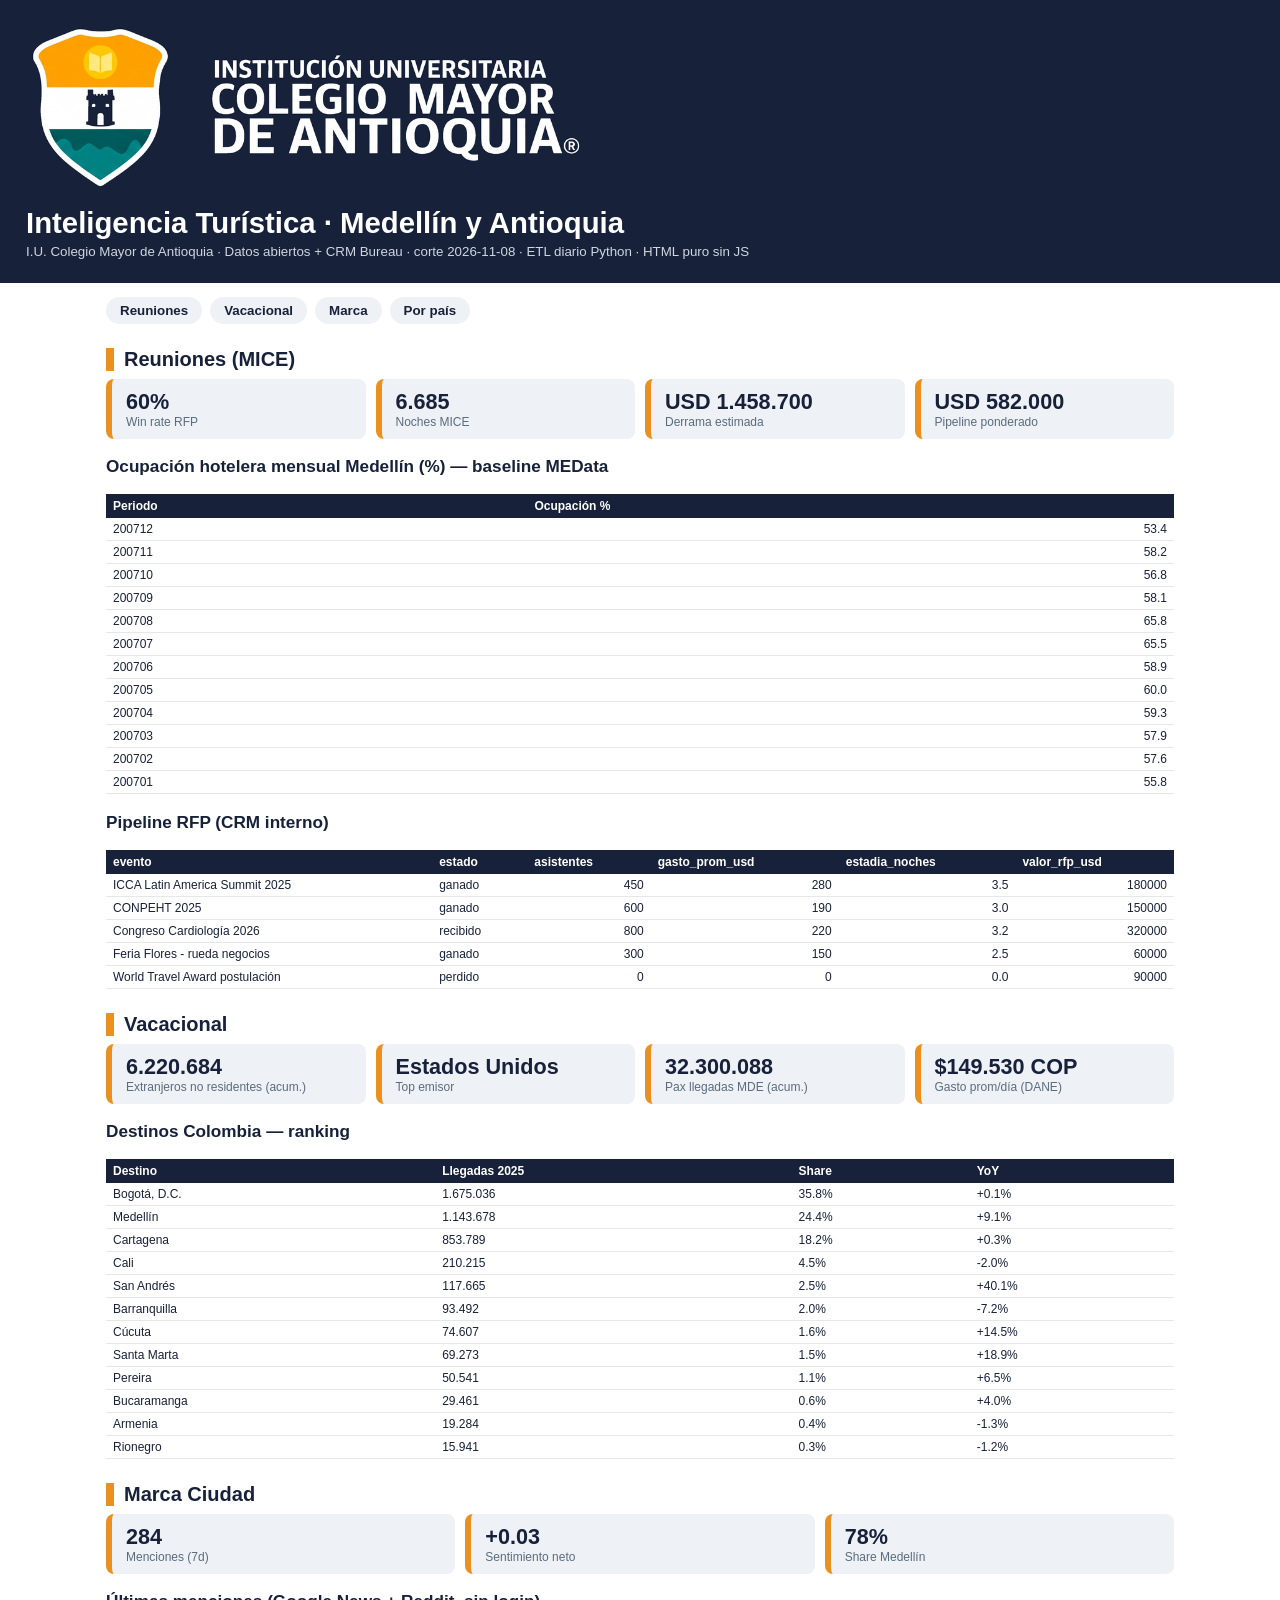
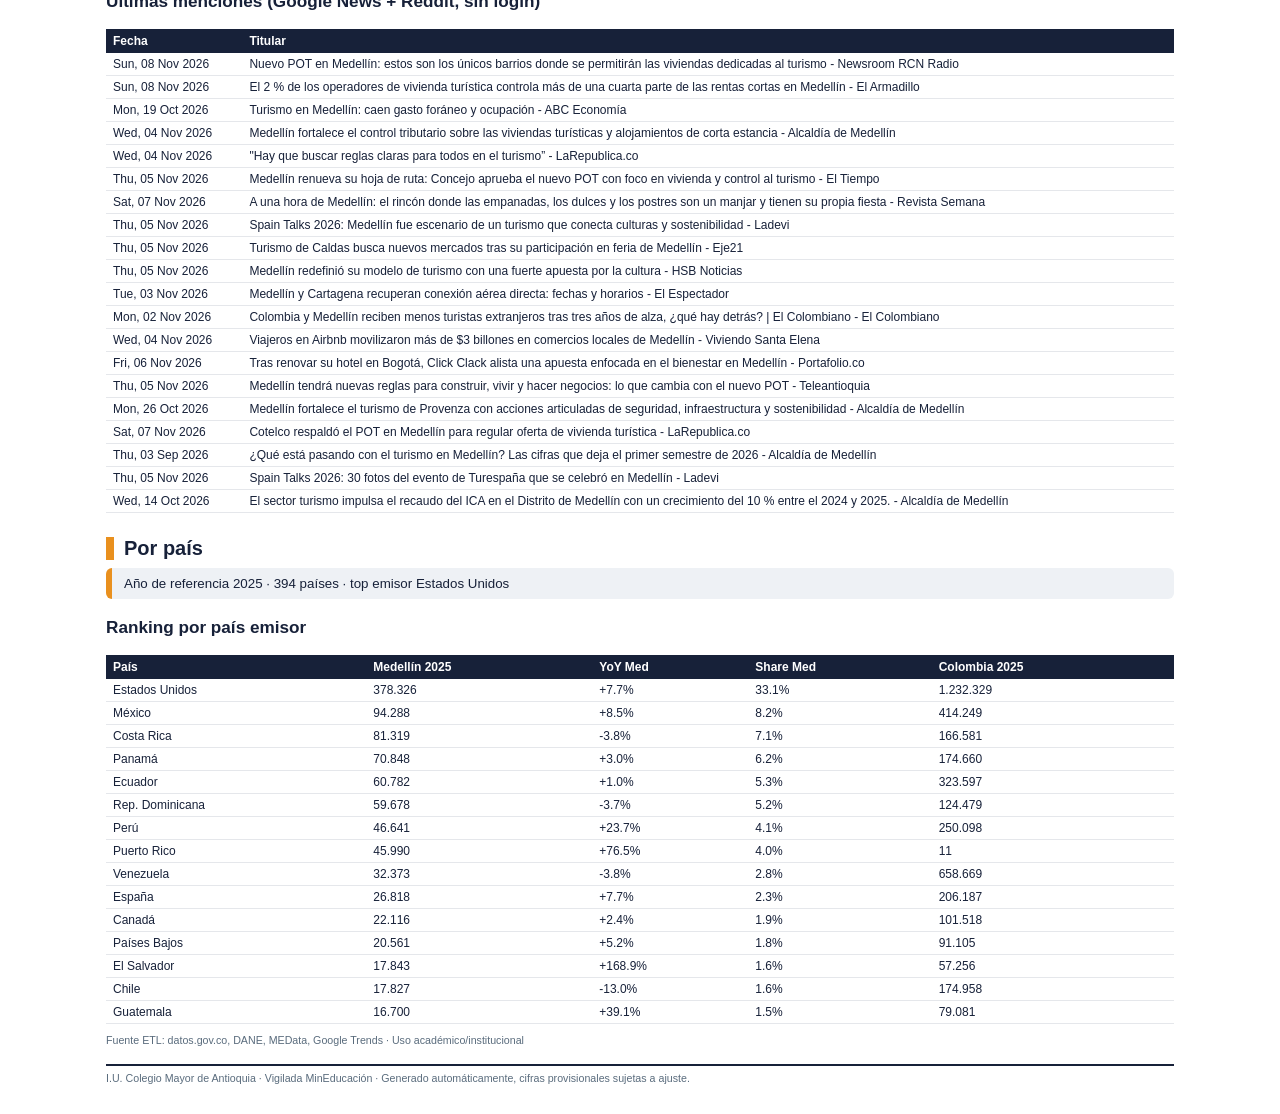
==== commit 3312cac2: "data(etl): daily 2026-11-08" ====
--- a/etl-bureau/dashboard/index.html
+++ b/etl-bureau/dashboard/index.html
@@ -3,7 +3,7 @@
 <head>
 <meta charset="UTF-8">
 <meta name="viewport" content="width=device-width, initial-scale=1.0">
-<title>Bureau Medellín · Tablero 2026-11-02</title>
+<title>Bureau Medellín · Tablero 2026-11-08</title>
 <style>:root{--navy:#172139;--teal:#00AEAC;--orange:#E9901E;--lime:#B4C42C;--teal2:#108181;--yellow:#FBBB28;--mut:#5A6C7D}
 *{box-sizing:border-box}body{font-family:Montserrat,Arial,sans-serif;color:var(--navy);margin:0;background:#fff;font-size:11pt}
 @page{size:A4;margin:14mm 12mm}header{background:var(--navy);color:#fff;padding:22px 26px}
@@ -11,7 +11,6 @@
 header img{width:100%;max-width:560px}main{max-width:1100px;margin:0 auto;padding:0 16px 30px}
 nav.toc{display:flex;gap:8px;flex-wrap:wrap;margin:14px 0}nav.toc a{background:#EEF1F5;border-radius:20px;padding:6px 14px;color:var(--navy);text-decoration:none;font-weight:700;font-size:10pt}
 h2{font-size:15pt;border-left:8px solid var(--orange);padding-left:10px;margin:24px 0 8px}
-h3{font-size:11pt;margin:14px 0 4px}
 .kpis{display:grid;grid-template-columns:repeat(auto-fit,minmax(180px,1fr));gap:10px}
 .kpi{background:#EEF1F5;border-left:6px solid var(--orange);border-radius:8px;padding:10px 14px}
 .kpi .v{font-size:1.35rem;font-weight:800}.kpi .l{font-size:.75rem;color:var(--mut)}
@@ -19,28 +18,22 @@
 th{background:var(--navy);color:#fff;text-align:left;padding:5px 7px}
 td{padding:4px 7px;border-bottom:1px solid #e5e7eb}.num{text-align:right;font-variant-numeric:tabular-nums}
 .bul{background:#EEF1F5;border-left:6px solid var(--orange);border-radius:6px;padding:8px 12px;margin:6px 0;font-size:10pt}
-.warn{background:#FDF3E3;border-left:6px solid var(--yellow);border-radius:6px;padding:8px 12px;margin:6px 0;font-size:10pt}
 .src{font-size:8pt;color:var(--mut)}.foot{margin-top:18px;border-top:2px solid var(--navy);padding-top:6px;font-size:8pt;color:var(--mut)}
-.sec{page-break-inside:avoid}.badge-hist{display:inline-block;background:#FDF3E3;border:1px solid var(--yellow);color:#7A5A00;border-radius:12px;padding:1px 10px;font-size:8pt;font-weight:700;margin-left:6px;white-space:nowrap}.kpi.hist{background:#FBF7EC;border-left-color:var(--yellow)}.kpi.hist .l{color:#7A5A00}@media print{nav.toc{display:none}header{padding:14px}main{padding:0}}
+.sec{page-break-inside:avoid}@media print{nav.toc{display:none}header{padding:14px}main{padding:0}}
 </style>
 </head>
 <body>
 <header>
 <img src="assets/logo_colmayor_navy.png" alt="I.U. Colegio Mayor de Antioquia">
 <h1>Inteligencia Turística · Medellín y Antioquia</h1>
-<p>I.U. Colegio Mayor de Antioquia · Datos abiertos + CRM Bureau · corte 2026-11-02 · ETL diario Python · HTML puro sin JS</p>
+<p>I.U. Colegio Mayor de Antioquia · Datos abiertos + CRM Bureau · corte 2026-11-08 · ETL diario Python · HTML puro sin JS</p>
 </header>
 <main>
-<nav class="toc"><a href="#analisis">Análisis</a><a href="#reuniones">Reuniones</a><a href="#vacacional">Vacacional</a><a href="#marca-llm">Marca+LLM</a><a href="#emisores">Emisores</a><a href="#destinos">Destinos+Outbound</a><a href="#territorio">Territorio</a><a href="#benchmark-eu">Benchmark EU</a><a href="#ema-agenda-aereo">EMA+Agenda+Aéreo</a></nav>
-<h2 id="analisis">Análisis</h2><div class="sec"><p class="bul">El emisor con mayor crecimiento YoY hacia Medellín es El Salvador con +168,9% (base de 17.843 llegadas en 2025). Fuente: pais_dashboard 2025.</p><p class="bul">La mayor caída YoY entre emisores con base mayor a 1.000 es Chile con -13,0% (base de 17.827 llegadas en 2025). Fuente: pais_dashboard 2025.</p><p class="bul">Alerta: la categoría seguridad concentra el 9.5% de las menciones LLM, por encima del umbral del 8%. Fuente: marca_llm (kpis_historico 2026-11-02).</p><p class="bul">El sentimiento neto de marca LLM se mantiene en terreno positivo (+0.669). Fuente: marca_llm (kpis_historico 2026-11-02).</p><p class="bul">El tópico LLM dominante es «Feria Flores programación», dentro de la categoría «vacacional» (180 menciones, share 42.8%). Fuente: marca_llm.</p><p class="bul">Ocupación hotelera en Medellín (baseline histórico 202310; vs baseline 2023): el mejor mes fue 07-2022 con 83,3% y el más bajo fue 05-2020 con 3,2%. Fuente: medata_ocupacion_med.</p><p class="bul">El top destino de Colombia es Bogotá, D.C. con 1.675.036 llegadas en 2025 (+0,1% YoY). Fuente: destinos_dashboard 2025.</p><p class="bul">En la ventana abr-2026 a jun-2026 (H1-2026) Medellín recibió 247.331 llegadas (-7,0% YoY). Fuente: pais_dashboard ult3m.</p><p class="bul">El gasto promedio diario (DANE, II - 2026) fue de $149.530 COP. Fuente: dane_egit_gasto_dia II - 2026.</p></div>
-<h2 id="reuniones">Reuniones (MICE)</h2><div class="sec"><div class="kpis"><div class="kpi"><div class="v">60.0%</div><div class="l">Win rate RFP (corte 2026)</div></div><div class="kpi"><div class="v">6.685</div><div class="l">Noches MICE (corte 2026)</div></div><div class="kpi"><div class="v">USD 1.458.700</div><div class="l">Derrama estimada (corte 2026)</div></div><div class="kpi"><div class="v">USD 218</div><div class="l">Derrama por noche (corte 2026)</div></div><div class="kpi"><div class="v">USD 582.000</div><div class="l">Pipeline ponderado (corte 2026)</div></div><div class="kpi"><div class="v">12</div><div class="l">Uplift feria (pp)</div></div><div class="kpi hist"><div class="v">$442.227 COP (202302)</div><div class="l">Tarifa prom. Medellín <span class="badge-hist">baseline histórico 202302</span></div></div><div class="kpi"><div class="v">1.578</div><div class="l">PITS (puntos info)</div></div><div class="kpi hist"><div class="v">Estados Unidos</div><div class="l">Top emisor histórico MDE <span class="badge-hist">baseline histórico 202301</span></div></div><div class="kpi hist"><div class="v">69.5%</div><div class="l">Share top3 histórico MDE <span class="badge-hist">baseline histórico 202301</span></div></div><div class="kpi hist"><div class="v">202301</div><div class="l">Periodo serie MDE <span class="badge-hist">baseline histórico 202301</span></div></div><div class="kpi"><div class="v">20</div><div class="l">Alerta semanal máx. (corte 2026)</div></div></div><h3>Ocupación hotelera mensual Medellín (%) — contexto secundario <span class="badge-hist">baseline histórico 202310</span></h3><table><tr><th>Periodo</th><th>Ocupación %</th></tr><tr><td>200712</td><td class="num">53.4</td></tr><tr><td>200711</td><td class="num">58.2</td></tr><tr><td>200710</td><td class="num">56.8</td></tr><tr><td>200709</td><td class="num">58.1</td></tr><tr><td>200708</td><td class="num">65.8</td></tr><tr><td>200707</td><td class="num">65.5</td></tr><tr><td>200706</td><td class="num">58.9</td></tr><tr><td>200705</td><td class="num">60.0</td></tr><tr><td>200704</td><td class="num">59.3</td></tr><tr><td>200703</td><td class="num">57.9</td></tr><tr><td>200702</td><td class="num">57.6</td></tr><tr><td>200701</td><td class="num">55.8</td></tr></table><h3>Ocupación hotelera mensual Medellín (%) — serie <span class="badge-hist">baseline histórico 202310</span></h3><svg viewBox="0 0 560 230" width="100%" role="img" xmlns="http://www.w3.org/2000/svg"><line x1="48" y1="200.0" x2="548" y2="200.0" stroke="#D7DEE6" stroke-width="1"/><text x="43" y="203.0" font-size="9" fill="#5A6C7D" text-anchor="end">52,38</text><line x1="48" y1="152.5" x2="548" y2="152.5" stroke="#D7DEE6" stroke-width="1"/><text x="43" y="155.5" font-size="9" fill="#5A6C7D" text-anchor="end">56,00</text><line x1="48" y1="105.0" x2="548" y2="105.0" stroke="#D7DEE6" stroke-width="1"/><text x="43" y="108.0" font-size="9" fill="#5A6C7D" text-anchor="end">59,62</text><line x1="48" y1="57.5" x2="548" y2="57.5" stroke="#D7DEE6" stroke-width="1"/><text x="43" y="60.5" font-size="9" fill="#5A6C7D" text-anchor="end">63,23</text><line x1="48" y1="10.0" x2="548" y2="10.0" stroke="#D7DEE6" stroke-width="1"/><text x="43" y="13.0" font-size="9" fill="#5A6C7D" text-anchor="end">66,85</text><text x="48.0" y="222" font-size="8.5" fill="#5A6C7D" text-anchor="middle">01-2007</text><text x="93.5" y="222" font-size="8.5" fill="#5A6C7D" text-anchor="middle">02-2007</text><text x="138.9" y="222" font-size="8.5" fill="#5A6C7D" text-anchor="middle">03-2007</text><text x="184.4" y="222" font-size="8.5" fill="#5A6C7D" text-anchor="middle">04-2007</text><text x="229.8" y="222" font-size="8.5" fill="#5A6C7D" text-anchor="middle">05-2007</text><text x="275.3" y="222" font-size="8.5" fill="#5A6C7D" text-anchor="middle">06-2007</text><text x="320.7" y="222" font-size="8.5" fill="#5A6C7D" text-anchor="middle">07-2007</text><text x="366.2" y="222" font-size="8.5" fill="#5A6C7D" text-anchor="middle">08-2007</text><text x="411.6" y="222" font-size="8.5" fill="#5A6C7D" text-anchor="middle">09-2007</text><text x="457.1" y="222" font-size="8.5" fill="#5A6C7D" text-anchor="middle">10-2007</text><text x="502.5" y="222" font-size="8.5" fill="#5A6C7D" text-anchor="middle">11-2007</text><text x="548.0" y="222" font-size="8.5" fill="#5A6C7D" text-anchor="middle">12-2007</text><polyline points="48.0,155.8 93.5,130.8 138.9,127.1 184.4,109.4 229.8,100.6 275.3,114.4 320.7,27.2 366.2,23.1 411.6,124.2 457.1,141.6 502.5,124.0 548.0,186.9" fill="none" stroke="#108181" stroke-width="2"/><circle cx="48.0" cy="155.8" r="2.6" fill="#108181"/><circle cx="93.5" cy="130.8" r="2.6" fill="#108181"/><circle cx="138.9" cy="127.1" r="2.6" fill="#108181"/><circle cx="184.4" cy="109.4" r="2.6" fill="#108181"/><circle cx="229.8" cy="100.6" r="2.6" fill="#108181"/><circle cx="275.3" cy="114.4" r="2.6" fill="#108181"/><circle cx="320.7" cy="27.2" r="2.6" fill="#108181"/><circle cx="366.2" cy="23.1" r="2.6" fill="#108181"/><circle cx="411.6" cy="124.2" r="2.6" fill="#108181"/><circle cx="457.1" cy="141.6" r="2.6" fill="#108181"/><circle cx="502.5" cy="124.0" r="2.6" fill="#108181"/><circle cx="548.0" cy="186.9" r="2.6" fill="#108181"/><line x1="48" y1="10" x2="48" y2="200" stroke="#172139" stroke-width="1.2"/><line x1="48" y1="200" x2="548" y2="200" stroke="#172139" stroke-width="1.2"/></svg><h3>Pipeline RFP (CRM interno)</h3><table><tr><th>evento</th><th>estado</th><th>asistentes</th><th>gasto_prom_usd</th><th>estadia_noches</th><th>valor_rfp_usd</th></tr><tr><td>ICCA Latin America Summit 2025</td><td>ganado</td><td class="num">450</td><td class="num">280</td><td class="num">3.5</td><td class="num">180000</td></tr><tr><td>CONPEHT 2025</td><td>ganado</td><td class="num">600</td><td class="num">190</td><td class="num">3.0</td><td class="num">150000</td></tr><tr><td>Congreso Cardiología 2026</td><td>recibido</td><td class="num">800</td><td class="num">220</td><td class="num">3.2</td><td class="num">320000</td></tr><tr><td>Feria Flores - rueda negocios</td><td>ganado</td><td class="num">300</td><td class="num">150</td><td class="num">2.5</td><td class="num">60000</td></tr><tr><td>World Travel Award postulación</td><td>perdido</td><td class="num">0</td><td class="num">0</td><td class="num">0.0</td><td class="num">90000</td></tr></table></div>
-<h2 id="vacacional">Vacacional</h2><div class="sec"><div class="kpis"><div class="kpi"><div class="v">6.220.684</div><div class="l">Extranjeros no residentes (acum.)</div></div><div class="kpi"><div class="v">Estados Unidos</div><div class="l">Top emisor</div></div><div class="kpi"><div class="v">60.7%</div><div class="l">Share top5 emisores</div></div><div class="kpi"><div class="v">32.300.088</div><div class="l">Pax llegadas MDE (acum.)</div></div><div class="kpi"><div class="v">33.590.107</div><div class="l">Pax salidas MDE (acum.)</div></div><div class="kpi"><div class="v">1.877.215</div><div class="l">Pax Aerocivil total</div></div><div class="kpi"><div class="v">$149.530 COP</div><div class="l">Gasto prom/día DANE (II - 2026)</div></div><div class="kpi hist"><div class="v">67% (202310)</div><div class="l">Ocupación Medellín <span class="badge-hist">baseline histórico 202310</span></div></div><div class="kpi hist"><div class="v">82%</div><div class="l">Ocupación máx. 12m <span class="badge-hist">baseline histórico 202310</span></div></div><div class="kpi"><div class="v">247.331 (-7.0% YoY)</div><div class="l">Llegadas Medellín ult3m H1-2026 (abr-2026 a jun-2026)</div></div><div class="kpi"><div class="v">abr-2026 a jun-2026</div><div class="l">Ventana 3m</div></div><div class="kpi"><div class="v">1.062.738 (-10.5%)</div><div class="l">Entradas nacionalidad ult3m (abr-2026 a jun-2026)</div></div><div class="kpi"><div class="v">abr-2026 a jun-2026</div><div class="l">Ventana nacionalidad</div></div><div class="kpi"><div class="v">3.335.464 (-0.1%)</div><div class="l">Aéreo MDE EOH ult3m (abr-2026 a jun-2026)</div></div><div class="kpi"><div class="v">abr-2026 a jun-2026</div><div class="l">Ventana aérea</div></div><div class="kpi"><div class="v">45.6%</div><div class="l">Mujeres entradas (%)</div></div><div class="kpi"><div class="v">18.430.048</div><div class="l">Carga MDE (kg)</div></div><div class="kpi"><div class="v">513 (ok=1.0)</div><div class="l">DANE EGIT filas</div></div><div class="kpi"><div class="v">0 (ok=0.0)</div><div class="l">DANE ENH filas</div></div></div><p class="bul">Gasto II-2026 (DANE): $149.530 COP promedio/día en II - 2026. Fuente: dane_egit_gasto_dia.</p></div>
-<h2 id="marca-llm">Marca + LLM</h2><div class="sec"><div class="kpis"><div class="kpi"><div class="v">349</div><div class="l">Menciones 7d (nov-2026)</div></div><div class="kpi"><div class="v">+0.05</div><div class="l">Sentimiento neto</div></div><div class="kpi"><div class="v">78.2%</div><div class="l">Share Medellín</div></div><div class="kpi"><div class="v">0</div><div class="l">Vol. GDELT 7d (nov-2026)</div></div><div class="kpi"><div class="v">36</div><div class="l">Menciones prensa 7d (nov-2026)</div></div><div class="kpi"><div class="v">25.121</div><div class="l">Interés Wikipedia 30d (nov-2026)</div></div><div class="kpi"><div class="v">+175</div><div class="l">Balance LLM (pos−neg)</div></div><div class="kpi"><div class="v">421</div><div class="l">Menciones clasificadas LLM</div></div><div class="kpi"><div class="v">vacacional</div><div class="l">Top categoría LLM</div></div><div class="kpi"><div class="v">42.8%</div><div class="l">Share top categoría</div></div><div class="kpi"><div class="v">+0.669</div><div class="l">Sent. neto marca LLM</div></div><div class="kpi"><div class="v">+0.416</div><div class="l">Sent. neto global LLM</div></div><div class="kpi"><div class="v">9.5%</div><div class="l">Share seguridad LLM</div></div><div class="kpi"><div class="v">Feria Flores programación</div><div class="l">Top tópico LLM</div></div></div><h3>Marca por categoría (clasificación LLM)</h3><table><tr><th>Categoría</th><th>N</th><th>Share</th><th>Pos</th><th>Neu</th><th>Neg</th><th>Sent. neto</th><th>Top tópico</th></tr><tr><td>infraestructura</td><td>38</td><td>9.0%</td><td>17</td><td>12</td><td>9</td><td>+0.211</td><td>Feria cierres viales</td></tr><tr><td>marca</td><td>46</td><td>10.9%</td><td>42</td><td>4</td><td>0</td><td>+0.913</td><td>premio turismo</td></tr><tr><td>mice</td><td>46</td><td>10.9%</td><td>37</td><td>9</td><td>0</td><td>+0.804</td><td>Semana del Turismo</td></tr><tr><td>otro</td><td>71</td><td>16.9%</td><td>24</td><td>38</td><td>9</td><td>+0.211</td><td>Ritvales cartel</td></tr><tr><td>seguridad</td><td>40</td><td>9.5%</td><td>2</td><td>6</td><td>32</td><td>-0.750</td><td>accidente bus</td></tr><tr><td>vacacional</td><td>180</td><td>42.8%</td><td>105</td><td>73</td><td>2</td><td>+0.572</td><td>Feria Flores programación</td></tr></table><h3>Sentimiento neto por categoría (clasificación LLM)</h3><svg viewBox="0 0 560 184" width="100%" role="img" xmlns="http://www.w3.org/2000/svg"><line x1="150.0" y1="6" x2="150.0" y2="162" stroke="#D7DEE6" stroke-width="1"/><text x="150.0" y="178" font-size="9" fill="#5A6C7D" text-anchor="middle">-0,75</text><line x1="306.0" y1="6" x2="306.0" y2="162" stroke="#D7DEE6" stroke-width="1"/><text x="306.0" y="178" font-size="9" fill="#5A6C7D" text-anchor="middle">0</text><line x1="401.0" y1="6" x2="401.0" y2="162" stroke="#D7DEE6" stroke-width="1"/><text x="401.0" y="178" font-size="9" fill="#5A6C7D" text-anchor="middle">0,46</text><line x1="496.0" y1="6" x2="496.0" y2="162" stroke="#D7DEE6" stroke-width="1"/><text x="496.0" y="178" font-size="9" fill="#5A6C7D" text-anchor="middle">0,91</text><text x="144" y="18" font-size="9.5" fill="#172139" text-anchor="end">infraestructura</text><rect x="306.0" y="6" width="43.9" height="15" rx="3" fill="#00AEAC"/><text x="355.9" y="18" font-size="9" fill="#172139" text-anchor="start">0,21</text><text x="144" y="44" font-size="9.5" fill="#172139" text-anchor="end">marca</text><rect x="306.0" y="32" width="190.0" height="15" rx="3" fill="#00AEAC"/><text x="502.0" y="44" font-size="9" fill="#172139" text-anchor="start">0,91</text><text x="144" y="70" font-size="9.5" fill="#172139" text-anchor="end">mice</text><rect x="306.0" y="58" width="167.3" height="15" rx="3" fill="#00AEAC"/><text x="479.3" y="70" font-size="9" fill="#172139" text-anchor="start">0,80</text><text x="144" y="96" font-size="9.5" fill="#172139" text-anchor="end">otro</text><rect x="306.0" y="84" width="43.9" height="15" rx="3" fill="#00AEAC"/><text x="355.9" y="96" font-size="9" fill="#172139" text-anchor="start">0,21</text><text x="144" y="122" font-size="9.5" fill="#172139" text-anchor="end">seguridad</text><rect x="150.0" y="110" width="156.0" height="15" rx="3" fill="#C0392B"/><text x="144.0" y="122" font-size="9" fill="#172139" text-anchor="end">-0,75</text><text x="144" y="148" font-size="9.5" fill="#172139" text-anchor="end">vacacional</text><rect x="306.0" y="136" width="119.0" height="15" rx="3" fill="#00AEAC"/><text x="431.1" y="148" font-size="9" fill="#172139" text-anchor="start">0,57</text><line x1="150" y1="162" x2="496" y2="162" stroke="#172139" stroke-width="1.2"/></svg><h3>Últimas menciones nov-2026 (Google News + Reddit, sin login)</h3><table><tr><th>Fecha</th><th>Titular</th></tr><tr><td>Mon, 19 Oct 2026</td><td>Turismo en Medellín: caen gasto foráneo y ocupación - ABC Economía</td></tr><tr><td>Thu, 03 Sep 2026</td><td>¿Qué está pasando con el turismo en Medellín? Las cifras que deja el primer semestre de 2026 - Alcaldía de Medellín</td></tr><tr><td>Thu, 29 Oct 2026</td><td>Más de 3.000 empresas se han formalizado en dos años en el turismo de Medellín | El Colombiano - El Colombiano</td></tr><tr><td>Fri, 30 Oct 2026</td><td>A cuatro horas de Medellín: El municipio de Antioquia que es perfecto para el turismo de aventura y deportes extremos - Revista Semana</td></tr><tr><td>Thu, 29 Oct 2026</td><td>Este jueves, 29 de octubre, arranca Colombia Travel Expo 2026 en Plaza Mayor Medellín - Caracol Radio</td></tr><tr><td>Wed, 28 Oct 2026</td><td>Medellín conecta la moda y el turismo para ampliar sus oportunidades de negocio - El Espectador</td></tr><tr><td>Sat, 10 Oct 2026</td><td>Avianca cancela su ruta Medellín-Buenos Aires por Jetsmart - REPORTUR.com</td></tr><tr><td>Sat, 24 Oct 2026</td><td>Bus de turismo se accidentó en Medellín, hay 34 personas afectadas y 4 trasladadas a hospitales - Infobae</td></tr><tr><td>Tue, 27 Oct 2026</td><td>¿Por qué disminuyó un 6,2% la llegada de turistas a Medellín en 2026? | El Colombiano - El Colombiano</td></tr><tr><td>Thu, 29 Oct 2026</td><td>Turismo en Urabá y Darién Caribe: 515 km de costa y playas a cuatro horas - ABC Economía</td></tr><tr><td>Wed, 14 Oct 2026</td><td>El sector turismo impulsa el recaudo del ICA en el Distrito de Medellín con un crecimiento del 10 % entre el 2024 y 2025. - Alcaldía de Medellín</td></tr><tr><td>Wed, 28 Oct 2026</td><td>Colombia Travel Expo - Medellín tendrá a Cartagena como destino invitado de honor - Caracol Radio</td></tr><tr><td>Wed, 30 Sep 2026</td><td>Medellín celebró una Semana del Turismo que impulsó talento y nuevas oportunidades - Alcaldía de Medellín</td></tr><tr><td>Wed, 22 Jul 2026</td><td>Medellín movió alrededor de $9 billones en turismo durante 2025, según análisis de datos del sector - Alcaldía de Medellín</td></tr><tr><td>Tue, 13 Oct 2026</td><td>Más argentinos podrán descubrir Medellín. ¿Quieres saber por qué? Te lo contamos… - Alcaldía de Medellín</td></tr><tr><td>Thu, 08 Oct 2026</td><td>Política Pública de Turismo de Medellín: una construcción colectiva hacia un futuro sostenible e innovador - Alcaldía de Medellín</td></tr><tr><td>Fri, 19 Jun 2026</td><td>Los datos son el nuevo mapa del turismo en Medellín - Alcaldía de Medellín</td></tr><tr><td>Tue, 12 May 2026</td><td>Turismo comunitario: la esencia de Medellín que transforma territorios - Alcaldía de Medellín</td></tr><tr><td>Wed, 19 Aug 2026</td><td>La ruta de la innovación pública: Así se construye la Política Pública de Turismo de Medellín - Alcaldía de Medellín</td></tr><tr><td>Fri, 25 Sep 2026</td><td>Medellín le apuesta a formalizar la vivienda turística y a fortalecer un turismo responsable y competitivo - Alcaldía de Medellín</td></tr></table><h3>Menciones semanales de alertas (últimas 12 semanas, corte nov-2026)</h3><svg viewBox="0 0 560 340" width="100%" role="img" xmlns="http://www.w3.org/2000/svg"><line x1="150.0" y1="6" x2="150.0" y2="318" stroke="#D7DEE6" stroke-width="1"/><text x="150.0" y="334" font-size="9" fill="#5A6C7D" text-anchor="middle">0</text><line x1="323.0" y1="6" x2="323.0" y2="318" stroke="#D7DEE6" stroke-width="1"/><text x="323.0" y="334" font-size="9" fill="#5A6C7D" text-anchor="middle">10</text><line x1="496.0" y1="6" x2="496.0" y2="318" stroke="#D7DEE6" stroke-width="1"/><text x="496.0" y="334" font-size="9" fill="#5A6C7D" text-anchor="middle">20</text><text x="144" y="18" font-size="9.5" fill="#172139" text-anchor="end">2026-W34</text><rect x="150.0" y="6" width="86.5" height="15" rx="3" fill="#E9901E"/><text x="242.5" y="18" font-size="9" fill="#172139" text-anchor="start">5</text><text x="144" y="44" font-size="9.5" fill="#172139" text-anchor="end">2026-W35</text><rect x="150.0" y="32" width="34.6" height="15" rx="3" fill="#E9901E"/><text x="190.6" y="44" font-size="9" fill="#172139" text-anchor="start">2</text><text x="144" y="70" font-size="9.5" fill="#172139" text-anchor="end">2026-W36</text><rect x="150.0" y="58" width="103.8" height="15" rx="3" fill="#E9901E"/><text x="259.8" y="70" font-size="9" fill="#172139" text-anchor="start">6</text><text x="144" y="96" font-size="9.5" fill="#172139" text-anchor="end">2026-W37</text><rect x="150.0" y="84" width="86.5" height="15" rx="3" fill="#E9901E"/><text x="242.5" y="96" font-size="9" fill="#172139" text-anchor="start">5</text><text x="144" y="122" font-size="9.5" fill="#172139" text-anchor="end">2026-W38</text><rect x="150.0" y="110" width="103.8" height="15" rx="3" fill="#E9901E"/><text x="259.8" y="122" font-size="9" fill="#172139" text-anchor="start">6</text><text x="144" y="148" font-size="9.5" fill="#172139" text-anchor="end">2026-W39</text><rect x="150.0" y="136" width="138.4" height="15" rx="3" fill="#E9901E"/><text x="294.4" y="148" font-size="9" fill="#172139" text-anchor="start">8</text><text x="144" y="174" font-size="9.5" fill="#172139" text-anchor="end">2026-W40</text><rect x="150.0" y="162" width="155.7" height="15" rx="3" fill="#E9901E"/><text x="311.7" y="174" font-size="9" fill="#172139" text-anchor="start">9</text><text x="144" y="200" font-size="9.5" fill="#172139" text-anchor="end">2026-W41</text><rect x="150.0" y="188" width="121.1" height="15" rx="3" fill="#E9901E"/><text x="277.1" y="200" font-size="9" fill="#172139" text-anchor="start">7</text><text x="144" y="226" font-size="9.5" fill="#172139" text-anchor="end">2026-W42</text><rect x="150.0" y="214" width="190.3" height="15" rx="3" fill="#E9901E"/><text x="346.3" y="226" font-size="9" fill="#172139" text-anchor="start">11</text><text x="144" y="252" font-size="9.5" fill="#172139" text-anchor="end">2026-W43</text><rect x="150.0" y="240" width="138.4" height="15" rx="3" fill="#E9901E"/><text x="294.4" y="252" font-size="9" fill="#172139" text-anchor="start">8</text><text x="144" y="278" font-size="9.5" fill="#172139" text-anchor="end">2026-W44</text><rect x="150.0" y="266" width="346.0" height="15" rx="3" fill="#E9901E"/><text x="502.0" y="278" font-size="9" fill="#172139" text-anchor="start">20</text><text x="144" y="304" font-size="9.5" fill="#172139" text-anchor="end">2026-W45</text><rect x="150.0" y="292" width="17.3" height="15" rx="3" fill="#E9901E"/><text x="173.3" y="304" font-size="9" fill="#172139" text-anchor="start">1</text><line x1="150" y1="318" x2="496" y2="318" stroke="#172139" stroke-width="1.2"/></svg></div>
-<h2 id="emisores">Emisores</h2><div class="sec"><div class="kpis"><div class="kpi"><div class="v">Estados Unidos (378.326)</div><div class="l">Emisor top1 (2025)</div></div><div class="kpi"><div class="v">+7.7%</div><div class="l">YoY top1 Medellín (2025)</div></div><div class="kpi"><div class="v">33.1%</div><div class="l">Share top1 Medellín (2025)</div></div><div class="kpi"><div class="v">1.232.329</div><div class="l">Top1 Colombia total (2025)</div></div><div class="kpi"><div class="v">México (94.288)</div><div class="l">Emisor top2 (2025)</div></div><div class="kpi"><div class="v">Costa Rica (81.319)</div><div class="l">Emisor top3 (2025)</div></div><div class="kpi"><div class="v">59.9%</div><div class="l">Share top5 emisores (2025)</div></div><div class="kpi"><div class="v">El Salvador (+168.9% YoY)</div><div class="l">Mayor crecimiento (2025)</div></div><div class="kpi"><div class="v">60.7%</div><div class="l">Share top5 serie (2025)</div></div></div><p class="bul">Año de referencia 2025 · 394 países · top emisor Estados Unidos</p><h3>Ranking por país emisor (top 10)</h3><table><tr><th>País</th><th>Medellín 2025</th><th>YoY Med</th><th>Share Med</th><th>Colombia 2025</th></tr><tr><td>Estados Unidos</td><td>378.326</td><td>+7.7%</td><td>33.1%</td><td>1.232.329</td></tr><tr><td>México</td><td>94.288</td><td>+8.5%</td><td>8.2%</td><td>414.249</td></tr><tr><td>Costa Rica</td><td>81.319</td><td>-3.8%</td><td>7.1%</td><td>166.581</td></tr><tr><td>Panamá</td><td>70.848</td><td>+3.0%</td><td>6.2%</td><td>174.660</td></tr><tr><td>Ecuador</td><td>60.782</td><td>+1.0%</td><td>5.3%</td><td>323.597</td></tr><tr><td>Rep. Dominicana</td><td>59.678</td><td>-3.7%</td><td>5.2%</td><td>124.479</td></tr><tr><td>Perú</td><td>46.641</td><td>+23.7%</td><td>4.1%</td><td>250.098</td></tr><tr><td>Puerto Rico</td><td>45.990</td><td>+76.5%</td><td>4.0%</td><td>11</td></tr><tr><td>Venezuela</td><td>32.373</td><td>-3.8%</td><td>2.8%</td><td>658.669</td></tr><tr><td>España</td><td>26.818</td><td>+7.7%</td><td>2.3%</td><td>206.187</td></tr></table><h3>Top 10 emisores hacia Medellín (llegadas 2025)</h3><svg viewBox="0 0 560 288" width="100%" role="img" xmlns="http://www.w3.org/2000/svg"><line x1="150.0" y1="6" x2="150.0" y2="266" stroke="#D7DEE6" stroke-width="1"/><text x="150.0" y="282" font-size="9" fill="#5A6C7D" text-anchor="middle">0</text><line x1="323.0" y1="6" x2="323.0" y2="266" stroke="#D7DEE6" stroke-width="1"/><text x="323.0" y="282" font-size="9" fill="#5A6C7D" text-anchor="middle">189,2 mil</text><line x1="496.0" y1="6" x2="496.0" y2="266" stroke="#D7DEE6" stroke-width="1"/><text x="496.0" y="282" font-size="9" fill="#5A6C7D" text-anchor="middle">378,3 mil</text><text x="144" y="18" font-size="9.5" fill="#172139" text-anchor="end">Estados Unidos</text><rect x="150.0" y="6" width="346.0" height="15" rx="3" fill="#00AEAC"/><text x="502.0" y="18" font-size="9" fill="#172139" text-anchor="start">378,3 mil</text><text x="144" y="44" font-size="9.5" fill="#172139" text-anchor="end">México</text><rect x="150.0" y="32" width="86.2" height="15" rx="3" fill="#00AEAC"/><text x="242.2" y="44" font-size="9" fill="#172139" text-anchor="start">94,3 mil</text><text x="144" y="70" font-size="9.5" fill="#172139" text-anchor="end">Costa Rica</text><rect x="150.0" y="58" width="74.4" height="15" rx="3" fill="#00AEAC"/><text x="230.4" y="70" font-size="9" fill="#172139" text-anchor="start">81,3 mil</text><text x="144" y="96" font-size="9.5" fill="#172139" text-anchor="end">Panamá</text><rect x="150.0" y="84" width="64.8" height="15" rx="3" fill="#00AEAC"/><text x="220.8" y="96" font-size="9" fill="#172139" text-anchor="start">70,8 mil</text><text x="144" y="122" font-size="9.5" fill="#172139" text-anchor="end">Ecuador</text><rect x="150.0" y="110" width="55.6" height="15" rx="3" fill="#00AEAC"/><text x="211.6" y="122" font-size="9" fill="#172139" text-anchor="start">60,8 mil</text><text x="144" y="148" font-size="9.5" fill="#172139" text-anchor="end">Rep. Dominicana</text><rect x="150.0" y="136" width="54.6" height="15" rx="3" fill="#00AEAC"/><text x="210.6" y="148" font-size="9" fill="#172139" text-anchor="start">59,7 mil</text><text x="144" y="174" font-size="9.5" fill="#172139" text-anchor="end">Perú</text><rect x="150.0" y="162" width="42.7" height="15" rx="3" fill="#00AEAC"/><text x="198.7" y="174" font-size="9" fill="#172139" text-anchor="start">46,6 mil</text><text x="144" y="200" font-size="9.5" fill="#172139" text-anchor="end">Puerto Rico</text><rect x="150.0" y="188" width="42.1" height="15" rx="3" fill="#00AEAC"/><text x="198.1" y="200" font-size="9" fill="#172139" text-anchor="start">46 mil</text><text x="144" y="226" font-size="9.5" fill="#172139" text-anchor="end">Venezuela</text><rect x="150.0" y="214" width="29.6" height="15" rx="3" fill="#00AEAC"/><text x="185.6" y="226" font-size="9" fill="#172139" text-anchor="start">32,4 mil</text><text x="144" y="252" font-size="9.5" fill="#172139" text-anchor="end">España</text><rect x="150.0" y="240" width="24.5" height="15" rx="3" fill="#00AEAC"/><text x="180.5" y="252" font-size="9" fill="#172139" text-anchor="start">26,8 mil</text><line x1="150" y1="266" x2="496" y2="266" stroke="#172139" stroke-width="1.2"/></svg><h3>Top 10 emisores ult3m H1-2026 (abr-2026 a jun-2026 + YoY)</h3><svg viewBox="0 0 560 288" width="100%" role="img" xmlns="http://www.w3.org/2000/svg"><line x1="150.0" y1="6" x2="150.0" y2="266" stroke="#D7DEE6" stroke-width="1"/><text x="150.0" y="282" font-size="9" fill="#5A6C7D" text-anchor="middle">0</text><line x1="323.0" y1="6" x2="323.0" y2="266" stroke="#D7DEE6" stroke-width="1"/><text x="323.0" y="282" font-size="9" fill="#5A6C7D" text-anchor="middle">42,8 mil</text><line x1="496.0" y1="6" x2="496.0" y2="266" stroke="#D7DEE6" stroke-width="1"/><text x="496.0" y="282" font-size="9" fill="#5A6C7D" text-anchor="middle">85,5 mil</text><text x="144" y="18" font-size="9.5" fill="#172139" text-anchor="end">Estados Unidos</text><rect x="150.0" y="6" width="346.0" height="15" rx="3" fill="#00AEAC"/><text x="502.0" y="18" font-size="9" fill="#172139" text-anchor="start">85,5 mil</text><text x="144" y="44" font-size="9.5" fill="#172139" text-anchor="end">México</text><rect x="150.0" y="32" width="87.8" height="15" rx="3" fill="#00AEAC"/><text x="243.8" y="44" font-size="9" fill="#172139" text-anchor="start">21,7 mil</text><text x="144" y="70" font-size="9.5" fill="#172139" text-anchor="end">Costa Rica</text><rect x="150.0" y="58" width="62.5" height="15" rx="3" fill="#00AEAC"/><text x="218.5" y="70" font-size="9" fill="#172139" text-anchor="start">15,5 mil</text><text x="144" y="96" font-size="9.5" fill="#172139" text-anchor="end">Rep. Dominicana</text><rect x="150.0" y="84" width="54.8" height="15" rx="3" fill="#00AEAC"/><text x="210.8" y="96" font-size="9" fill="#172139" text-anchor="start">13,5 mil</text><text x="144" y="122" font-size="9.5" fill="#172139" text-anchor="end">Puerto Rico</text><rect x="150.0" y="110" width="51.5" height="15" rx="3" fill="#00AEAC"/><text x="207.5" y="122" font-size="9" fill="#172139" text-anchor="start">12,7 mil</text><text x="144" y="148" font-size="9.5" fill="#172139" text-anchor="end">Ecuador</text><rect x="150.0" y="136" width="45.3" height="15" rx="3" fill="#00AEAC"/><text x="201.3" y="148" font-size="9" fill="#172139" text-anchor="start">11,2 mil</text><text x="144" y="174" font-size="9.5" fill="#172139" text-anchor="end">Panamá</text><rect x="150.0" y="162" width="41.5" height="15" rx="3" fill="#00AEAC"/><text x="197.5" y="174" font-size="9" fill="#172139" text-anchor="start">10,3 mil</text><text x="144" y="200" font-size="9.5" fill="#172139" text-anchor="end">Perú</text><rect x="150.0" y="188" width="40.3" height="15" rx="3" fill="#00AEAC"/><text x="196.3" y="200" font-size="9" fill="#172139" text-anchor="start">10 mil</text><text x="144" y="226" font-size="9.5" fill="#172139" text-anchor="end">Venezuela</text><rect x="150.0" y="214" width="28.7" height="15" rx="3" fill="#00AEAC"/><text x="184.7" y="226" font-size="9" fill="#172139" text-anchor="start">7,1 mil</text><text x="144" y="252" font-size="9.5" fill="#172139" text-anchor="end">España</text><rect x="150.0" y="240" width="21.2" height="15" rx="3" fill="#00AEAC"/><text x="177.2" y="252" font-size="9" fill="#172139" text-anchor="start">5,2 mil</text><line x1="150" y1="266" x2="496" y2="266" stroke="#172139" stroke-width="1.2"/></svg><h3>Detalle ult3m por emisor (H1-2026, abr-2026 a jun-2026)</h3><table><tr><th>País</th><th>Llegadas abr-2026 a jun-2026</th><th>YoY</th></tr><tr><td>Estados Unidos</td><td>85.549</td><td>-6.7%</td></tr><tr><td>México</td><td>21.714</td><td>-3.2%</td></tr><tr><td>Costa Rica</td><td>15.462</td><td>-5.5%</td></tr><tr><td>Rep. Dominicana</td><td>13.540</td><td>-6.5%</td></tr><tr><td>Puerto Rico</td><td>12.730</td><td>-2.4%</td></tr><tr><td>Ecuador</td><td>11.201</td><td>-20.4%</td></tr><tr><td>Panamá</td><td>10.257</td><td>-29.5%</td></tr><tr><td>Perú</td><td>9.969</td><td>+1.9%</td></tr><tr><td>Venezuela</td><td>7.097</td><td>-7.2%</td></tr><tr><td>España</td><td>5.236</td><td>-3.8%</td></tr></table></div>
-<h2 id="destinos">Destinos + Outbound</h2><div class="sec"><div class="kpis"><div class="kpi"><div class="v">Bogotá, D.C. (1.675.036)</div><div class="l">Top destino Colombia (2025)</div></div><div class="kpi"><div class="v">760.345</div><div class="l">Top destino YTD 2026</div></div><div class="kpi"><div class="v">24.4%</div><div class="l">Share Medellín (2025)</div></div><div class="kpi"><div class="v">San Andrés (+40.1% YoY)</div><div class="l">Destino mayor crec. (2025)</div></div><div class="kpi"><div class="v">5.816.364</div><div class="l">Salidas colombianos total (2025)</div></div><div class="kpi"><div class="v">Estados Unidos (1.701.005)</div><div class="l">Top destino outbound (2025)</div></div><div class="kpi"><div class="v">+0.2%</div><div class="l">YoY top outbound (2025)</div></div><div class="kpi"><div class="v">1.701.005 (+0.2% YoY)</div><div class="l">Top outbound serie 2025</div></div><div class="kpi"><div class="v">1.580.620 (+8.3%)</div><div class="l">Salidas por destino ult3m (abr-2026 a jun-2026)</div></div><div class="kpi"><div class="v">abr-2026 a jun-2026</div><div class="l">Ventana salidas</div></div><div class="kpi"><div class="v">53.6%</div><div class="l">Mujeres salidas (%)</div></div><div class="kpi"><div class="v">—</div><div class="l">Salidas COL total serie (2025)</div></div></div><h3>Destinos Colombia — ranking 2025</h3><table><tr><th>Destino</th><th>Llegadas 2025</th><th>Share</th><th>YoY</th></tr><tr><td>Bogotá, D.C.</td><td>1.675.036</td><td>35.8%</td><td>+0.1%</td></tr><tr><td>Medellín</td><td>1.143.678</td><td>24.4%</td><td>+9.1%</td></tr><tr><td>Cartagena</td><td>853.789</td><td>18.2%</td><td>+0.3%</td></tr><tr><td>Cali</td><td>210.215</td><td>4.5%</td><td>-2.0%</td></tr><tr><td>San Andrés</td><td>117.665</td><td>2.5%</td><td>+40.1%</td></tr><tr><td>Barranquilla</td><td>93.492</td><td>2.0%</td><td>-7.2%</td></tr><tr><td>Cúcuta</td><td>74.607</td><td>1.6%</td><td>+14.5%</td></tr><tr><td>Santa Marta</td><td>69.273</td><td>1.5%</td><td>+18.9%</td></tr><tr><td>Pereira</td><td>50.541</td><td>1.1%</td><td>+6.5%</td></tr><tr><td>Bucaramanga</td><td>29.461</td><td>0.6%</td><td>+4.0%</td></tr><tr><td>Armenia</td><td>19.284</td><td>0.4%</td><td>-1.3%</td></tr><tr><td>Rionegro</td><td>15.941</td><td>0.3%</td><td>-1.2%</td></tr></table><h3>Top 12 destinos de Colombia (llegadas 2025)</h3><svg viewBox="0 0 560 340" width="100%" role="img" xmlns="http://www.w3.org/2000/svg"><line x1="150.0" y1="6" x2="150.0" y2="318" stroke="#D7DEE6" stroke-width="1"/><text x="150.0" y="334" font-size="9" fill="#5A6C7D" text-anchor="middle">0</text><line x1="323.0" y1="6" x2="323.0" y2="318" stroke="#D7DEE6" stroke-width="1"/><text x="323.0" y="334" font-size="9" fill="#5A6C7D" text-anchor="middle">837,5 mil</text><line x1="496.0" y1="6" x2="496.0" y2="318" stroke="#D7DEE6" stroke-width="1"/><text x="496.0" y="334" font-size="9" fill="#5A6C7D" text-anchor="middle">1,7 M</text><text x="144" y="18" font-size="9.5" fill="#172139" text-anchor="end">Bogotá, D.C.</text><rect x="150.0" y="6" width="346.0" height="15" rx="3" fill="#00AEAC"/><text x="502.0" y="18" font-size="9" fill="#172139" text-anchor="start">1,7 M</text><text x="144" y="44" font-size="9.5" fill="#172139" text-anchor="end">Medellín</text><rect x="150.0" y="32" width="236.2" height="15" rx="3" fill="#00AEAC"/><text x="392.2" y="44" font-size="9" fill="#172139" text-anchor="start">1,1 M</text><text x="144" y="70" font-size="9.5" fill="#172139" text-anchor="end">Cartagena</text><rect x="150.0" y="58" width="176.4" height="15" rx="3" fill="#00AEAC"/><text x="332.4" y="70" font-size="9" fill="#172139" text-anchor="start">853,8 mil</text><text x="144" y="96" font-size="9.5" fill="#172139" text-anchor="end">Cali</text><rect x="150.0" y="84" width="43.4" height="15" rx="3" fill="#00AEAC"/><text x="199.4" y="96" font-size="9" fill="#172139" text-anchor="start">210,2 mil</text><text x="144" y="122" font-size="9.5" fill="#172139" text-anchor="end">San Andrés</text><rect x="150.0" y="110" width="24.3" height="15" rx="3" fill="#00AEAC"/><text x="180.3" y="122" font-size="9" fill="#172139" text-anchor="start">117,7 mil</text><text x="144" y="148" font-size="9.5" fill="#172139" text-anchor="end">Barranquilla</text><rect x="150.0" y="136" width="19.3" height="15" rx="3" fill="#00AEAC"/><text x="175.3" y="148" font-size="9" fill="#172139" text-anchor="start">93,5 mil</text><text x="144" y="174" font-size="9.5" fill="#172139" text-anchor="end">Cúcuta</text><rect x="150.0" y="162" width="15.4" height="15" rx="3" fill="#00AEAC"/><text x="171.4" y="174" font-size="9" fill="#172139" text-anchor="start">74,6 mil</text><text x="144" y="200" font-size="9.5" fill="#172139" text-anchor="end">Santa Marta</text><rect x="150.0" y="188" width="14.3" height="15" rx="3" fill="#00AEAC"/><text x="170.3" y="200" font-size="9" fill="#172139" text-anchor="start">69,3 mil</text><text x="144" y="226" font-size="9.5" fill="#172139" text-anchor="end">Pereira</text><rect x="150.0" y="214" width="10.4" height="15" rx="3" fill="#00AEAC"/><text x="166.4" y="226" font-size="9" fill="#172139" text-anchor="start">50,5 mil</text><text x="144" y="252" font-size="9.5" fill="#172139" text-anchor="end">Bucaramanga</text><rect x="150.0" y="240" width="6.1" height="15" rx="3" fill="#00AEAC"/><text x="162.1" y="252" font-size="9" fill="#172139" text-anchor="start">29,5 mil</text><text x="144" y="278" font-size="9.5" fill="#172139" text-anchor="end">Armenia</text><rect x="150.0" y="266" width="4.0" height="15" rx="3" fill="#00AEAC"/><text x="160.0" y="278" font-size="9" fill="#172139" text-anchor="start">19,3 mil</text><text x="144" y="304" font-size="9.5" fill="#172139" text-anchor="end">Rionegro</text><rect x="150.0" y="292" width="3.3" height="15" rx="3" fill="#00AEAC"/><text x="159.3" y="304" font-size="9" fill="#172139" text-anchor="start">15,9 mil</text><line x1="150" y1="318" x2="496" y2="318" stroke="#172139" stroke-width="1.2"/></svg></div>
-<h2 id="territorio">Territorio</h2><div class="sec"><div class="kpis"><div class="kpi"><div class="v">522</div><div class="l">RNT Medellín</div></div><div class="kpi"><div class="v">449</div><div class="l">RNT Antioquia</div></div><div class="kpi"><div class="v">971</div><div class="l">RNT total Med+Ant</div></div><div class="kpi"><div class="v">30</div><div class="l">Hurtos Medellín (últ., nov-2026)</div></div><div class="kpi"><div class="v">5</div><div class="l">Homicidios Medellín (últ., nov-2026)</div></div><div class="kpi"><div class="v">35</div><div class="l">Delitos hurtos+hom. (nov-2026)</div></div><div class="kpi"><div class="v">0</div><div class="l">Lluvia Medellín mm (nov-2026)</div></div><div class="kpi"><div class="v">8</div><div class="l">PM2.5 Medellín (nov-2026)</div></div><div class="kpi"><div class="v">2.199.733</div><div class="l">Pax terminales (nov-2026)</div></div><div class="kpi"><div class="v">12.693.379</div><div class="l">Pax Metro (nov-2026)</div></div><div class="kpi"><div class="v">$3.192 COP</div><div class="l">TRM hoy (2026-11-02)</div></div><div class="kpi"><div class="v">37</div><div class="l">Festivos CO (2026)</div></div></div></div>
-<h2 id="benchmark-eu">Benchmark EU</h2><div class="sec"><div class="kpis"><div class="kpi"><div class="v">6.659.653.388</div><div class="l">Noches EU total</div></div><div class="kpi"><div class="v">135.946.695</div><div class="l">Camas EU total</div></div><div class="kpi"><div class="v">34.514.008.730</div><div class="l">Demanda EU (viajes)</div></div><div class="kpi"><div class="v">260.076.314</div><div class="l">Pax EU España</div></div><div class="kpi"><div class="v">USD 84.205.000.000</div><div class="l">Gasto emisor top (USD)</div></div><div class="kpi"><div class="v">USD 1.959.000.000</div><div class="l">Gasto emisor CO (USD)</div></div></div></div>
-<h2 id="ema-agenda-aereo">Alojamiento (EMA) + Agenda + Aéreo en vivo</h2><div class="sec"><div class="kpis"><div class="kpi"><div class="v">-11,8%</div><div class="l">Ingresos reales EMA var anual (ago-2026, nac.)</div></div><div class="kpi"><div class="v">-6,0%</div><div class="l">Personal ocupado EMA var anual (ago-2026, nac.)</div></div><div class="kpi"><div class="v">+7,7%</div><div class="l">Salarios reales EMA var anual (ago-2026, nac.)</div></div><div class="kpi"><div class="v">-7,5%</div><div class="l">Ingresos reales EMA año corrido (ene–ago 2026, nac.)</div></div><div class="kpi"><div class="v">49,3%</div><div class="l">Ocupación EMA (ago-2026, nac.)</div></div><div class="kpi"><div class="v">3</div><div class="l">Aeronaves en vuelo MDE/EOH (snapshot 2026-11-02)</div></div></div><h3>Alojamiento EMA DANE — var anual ago-2026 (nacional vs Antioquia)</h3><table><tr><th>Indicador (ago-2026)</th><th>Total nacional</th><th>Antioquia</th></tr><tr><td>Ingresos reales var anual</td><td>-11,8%</td><td>-13,3%</td></tr><tr><td>Personal ocupado var anual</td><td>-6,0%</td><td>-6,0%</td></tr><tr><td>Salarios reales var anual</td><td>+7,7%</td><td>+7,3%</td></tr><tr><td>Ocupación</td><td>49,3%</td><td>49,0%</td></tr></table><p class="src">Fuente: DANE EMA anex-EMA-ago2026.xlsx (actualizado 16-oct-2026) · PROC/desglose_ema.csv.</p><p class="warn">Agenda no disponible en este corte (falta desglose_eventos.csv; Ticketmaster SKIP sin key): sin próximos eventos.</p><h3>Aéreo en vivo — snapshot MDE/EOH (OpenSky, top 10 en vuelo)</h3><table><tr><th>Vuelo</th><th>País</th></tr><tr><td>JEC5834</td><td>Chile</td></tr><tr><td>HK1634G</td><td>Colombia</td></tr><tr><td>CMP756</td><td>Panama</td></tr></table><p class="src">Fuente: OpenSky Network states/all (bbox MDE/EOH) · snapshot en vivo.</p></div>
+<nav class="toc"><a href="#mice">Reuniones</a><a href="#vac">Vacacional</a><a href="#marca">Marca</a><a href="#pais">Por país</a></nav>
+<h2 id="mice">Reuniones (MICE)</h2><div class="sec"><div class="kpis"><div class="kpi"><div class="v">60%</div><div class="l">Win rate RFP</div></div><div class="kpi"><div class="v">6.685</div><div class="l">Noches MICE</div></div><div class="kpi"><div class="v">USD 1.458.700</div><div class="l">Derrama estimada</div></div><div class="kpi"><div class="v">USD 582.000</div><div class="l">Pipeline ponderado</div></div></div><h3>Ocupación hotelera mensual Medellín (%) — baseline MEData</h3><table><tr><th>Periodo</th><th>Ocupación %</th></tr><tr><td>200712</td><td class="num">53.4</td></tr><tr><td>200711</td><td class="num">58.2</td></tr><tr><td>200710</td><td class="num">56.8</td></tr><tr><td>200709</td><td class="num">58.1</td></tr><tr><td>200708</td><td class="num">65.8</td></tr><tr><td>200707</td><td class="num">65.5</td></tr><tr><td>200706</td><td class="num">58.9</td></tr><tr><td>200705</td><td class="num">60.0</td></tr><tr><td>200704</td><td class="num">59.3</td></tr><tr><td>200703</td><td class="num">57.9</td></tr><tr><td>200702</td><td class="num">57.6</td></tr><tr><td>200701</td><td class="num">55.8</td></tr></table><h3>Pipeline RFP (CRM interno)</h3><table><tr><th>evento</th><th>estado</th><th>asistentes</th><th>gasto_prom_usd</th><th>estadia_noches</th><th>valor_rfp_usd</th></tr><tr><td>ICCA Latin America Summit 2025</td><td>ganado</td><td class="num">450</td><td class="num">280</td><td class="num">3.5</td><td class="num">180000</td></tr><tr><td>CONPEHT 2025</td><td>ganado</td><td class="num">600</td><td class="num">190</td><td class="num">3.0</td><td class="num">150000</td></tr><tr><td>Congreso Cardiología 2026</td><td>recibido</td><td class="num">800</td><td class="num">220</td><td class="num">3.2</td><td class="num">320000</td></tr><tr><td>Feria Flores - rueda negocios</td><td>ganado</td><td class="num">300</td><td class="num">150</td><td class="num">2.5</td><td class="num">60000</td></tr><tr><td>World Travel Award postulación</td><td>perdido</td><td class="num">0</td><td class="num">0</td><td class="num">0.0</td><td class="num">90000</td></tr></table></div>
+<h2 id="vac">Vacacional</h2><div class="sec"><div class="kpis"><div class="kpi"><div class="v">6.220.684</div><div class="l">Extranjeros no residentes (acum.)</div></div><div class="kpi"><div class="v">Estados Unidos</div><div class="l">Top emisor</div></div><div class="kpi"><div class="v">32.300.088</div><div class="l">Pax llegadas MDE (acum.)</div></div><div class="kpi"><div class="v">$149.530 COP</div><div class="l">Gasto prom/día (DANE)</div></div></div><h3>Destinos Colombia — ranking</h3><table><tr><th>Destino</th><th>Llegadas 2025</th><th>Share</th><th>YoY</th></tr><tr><td>Bogotá, D.C.</td><td>1.675.036</td><td>35.8%</td><td>+0.1%</td></tr><tr><td>Medellín</td><td>1.143.678</td><td>24.4%</td><td>+9.1%</td></tr><tr><td>Cartagena</td><td>853.789</td><td>18.2%</td><td>+0.3%</td></tr><tr><td>Cali</td><td>210.215</td><td>4.5%</td><td>-2.0%</td></tr><tr><td>San Andrés</td><td>117.665</td><td>2.5%</td><td>+40.1%</td></tr><tr><td>Barranquilla</td><td>93.492</td><td>2.0%</td><td>-7.2%</td></tr><tr><td>Cúcuta</td><td>74.607</td><td>1.6%</td><td>+14.5%</td></tr><tr><td>Santa Marta</td><td>69.273</td><td>1.5%</td><td>+18.9%</td></tr><tr><td>Pereira</td><td>50.541</td><td>1.1%</td><td>+6.5%</td></tr><tr><td>Bucaramanga</td><td>29.461</td><td>0.6%</td><td>+4.0%</td></tr><tr><td>Armenia</td><td>19.284</td><td>0.4%</td><td>-1.3%</td></tr><tr><td>Rionegro</td><td>15.941</td><td>0.3%</td><td>-1.2%</td></tr></table></div>
+<h2 id="marca">Marca Ciudad</h2><div class="sec"><div class="kpis"><div class="kpi"><div class="v">284</div><div class="l">Menciones (7d)</div></div><div class="kpi"><div class="v">+0.03</div><div class="l">Sentimiento neto</div></div><div class="kpi"><div class="v">78%</div><div class="l">Share Medellín</div></div></div><h3>Últimas menciones (Google News + Reddit, sin login)</h3><table><tr><th>Fecha</th><th>Titular</th></tr><tr><td>Sun, 08 Nov 2026</td><td>Nuevo POT en Medellín: estos son los únicos barrios donde se permitirán las viviendas dedicadas al turismo - Newsroom RCN Radio</td></tr><tr><td>Sun, 08 Nov 2026</td><td>El 2 % de los operadores de vivienda turística controla más de una cuarta parte de las rentas cortas en Medellín - El Armadillo</td></tr><tr><td>Mon, 19 Oct 2026</td><td>Turismo en Medellín: caen gasto foráneo y ocupación - ABC Economía</td></tr><tr><td>Wed, 04 Nov 2026</td><td>Medellín fortalece el control tributario sobre las viviendas turísticas y alojamientos de corta estancia - Alcaldía de Medellín</td></tr><tr><td>Wed, 04 Nov 2026</td><td>&quot;Hay que buscar reglas claras para todos en el turismo” - LaRepublica.co</td></tr><tr><td>Thu, 05 Nov 2026</td><td>Medellín renueva su hoja de ruta: Concejo aprueba el nuevo POT con foco en vivienda y control al turismo - El Tiempo</td></tr><tr><td>Sat, 07 Nov 2026</td><td>A una hora de Medellín: el rincón donde las empanadas, los dulces y los postres son un manjar y tienen su propia fiesta - Revista Semana</td></tr><tr><td>Thu, 05 Nov 2026</td><td>Spain Talks 2026: Medellín fue escenario de un turismo que conecta culturas y sostenibilidad - Ladevi</td></tr><tr><td>Thu, 05 Nov 2026</td><td>Turismo de Caldas busca nuevos mercados tras su participación en feria de Medellín - Eje21</td></tr><tr><td>Thu, 05 Nov 2026</td><td>Medellín redefinió su modelo de turismo con una fuerte apuesta por la cultura - HSB Noticias</td></tr><tr><td>Tue, 03 Nov 2026</td><td>Medellín y Cartagena recuperan conexión aérea directa: fechas y horarios - El Espectador</td></tr><tr><td>Mon, 02 Nov 2026</td><td>Colombia y Medellín reciben menos turistas extranjeros tras tres años de alza, ¿qué hay detrás? | El Colombiano - El Colombiano</td></tr><tr><td>Wed, 04 Nov 2026</td><td>Viajeros en Airbnb movilizaron más de $3 billones en comercios locales de Medellín - Viviendo Santa Elena</td></tr><tr><td>Fri, 06 Nov 2026</td><td>Tras renovar su hotel en Bogotá, Click Clack alista una apuesta enfocada en el bienestar en Medellín - Portafolio.co</td></tr><tr><td>Thu, 05 Nov 2026</td><td>Medellín tendrá nuevas reglas para construir, vivir y hacer negocios: lo que cambia con el nuevo POT - Teleantioquia</td></tr><tr><td>Mon, 26 Oct 2026</td><td>Medellín fortalece el turismo de Provenza con acciones articuladas de seguridad, infraestructura y sostenibilidad - Alcaldía de Medellín</td></tr><tr><td>Sat, 07 Nov 2026</td><td>Cotelco respaldó el POT en Medellín para regular oferta de vivienda turística - LaRepublica.co</td></tr><tr><td>Thu, 03 Sep 2026</td><td>¿Qué está pasando con el turismo en Medellín? Las cifras que deja el primer semestre de 2026 - Alcaldía de Medellín</td></tr><tr><td>Thu, 05 Nov 2026</td><td>Spain Talks 2026: 30 fotos del evento de Turespaña que se celebró en Medellín - Ladevi</td></tr><tr><td>Wed, 14 Oct 2026</td><td>El sector turismo impulsa el recaudo del ICA en el Distrito de Medellín con un crecimiento del 10 % entre el 2024 y 2025. - Alcaldía de Medellín</td></tr></table></div>
+<h2 id="pais">Por país</h2><div class="sec"><p class="bul">Año de referencia 2025 · 394 países · top emisor Estados Unidos</p><h3>Ranking por país emisor</h3><table><tr><th>País</th><th>Medellín 2025</th><th>YoY Med</th><th>Share Med</th><th>Colombia 2025</th></tr><tr><td>Estados Unidos</td><td>378.326</td><td>+7.7%</td><td>33.1%</td><td>1.232.329</td></tr><tr><td>México</td><td>94.288</td><td>+8.5%</td><td>8.2%</td><td>414.249</td></tr><tr><td>Costa Rica</td><td>81.319</td><td>-3.8%</td><td>7.1%</td><td>166.581</td></tr><tr><td>Panamá</td><td>70.848</td><td>+3.0%</td><td>6.2%</td><td>174.660</td></tr><tr><td>Ecuador</td><td>60.782</td><td>+1.0%</td><td>5.3%</td><td>323.597</td></tr><tr><td>Rep. Dominicana</td><td>59.678</td><td>-3.7%</td><td>5.2%</td><td>124.479</td></tr><tr><td>Perú</td><td>46.641</td><td>+23.7%</td><td>4.1%</td><td>250.098</td></tr><tr><td>Puerto Rico</td><td>45.990</td><td>+76.5%</td><td>4.0%</td><td>11</td></tr><tr><td>Venezuela</td><td>32.373</td><td>-3.8%</td><td>2.8%</td><td>658.669</td></tr><tr><td>España</td><td>26.818</td><td>+7.7%</td><td>2.3%</td><td>206.187</td></tr><tr><td>Canadá</td><td>22.116</td><td>+2.4%</td><td>1.9%</td><td>101.518</td></tr><tr><td>Países Bajos</td><td>20.561</td><td>+5.2%</td><td>1.8%</td><td>91.105</td></tr><tr><td>El Salvador</td><td>17.843</td><td>+168.9%</td><td>1.6%</td><td>57.256</td></tr><tr><td>Chile</td><td>17.827</td><td>-13.0%</td><td>1.6%</td><td>174.958</td></tr><tr><td>Guatemala</td><td>16.700</td><td>+39.1%</td><td>1.5%</td><td>79.081</td></tr></table></div>
 <p class="src">Fuente ETL: datos.gov.co, DANE, MEData, Google Trends · Uso académico/institucional</p>
 <div class="foot">I.U. Colegio Mayor de Antioquia · Vigilada MinEducación · Generado automáticamente, cifras provisionales sujetas a ajuste.</div>
 </main>
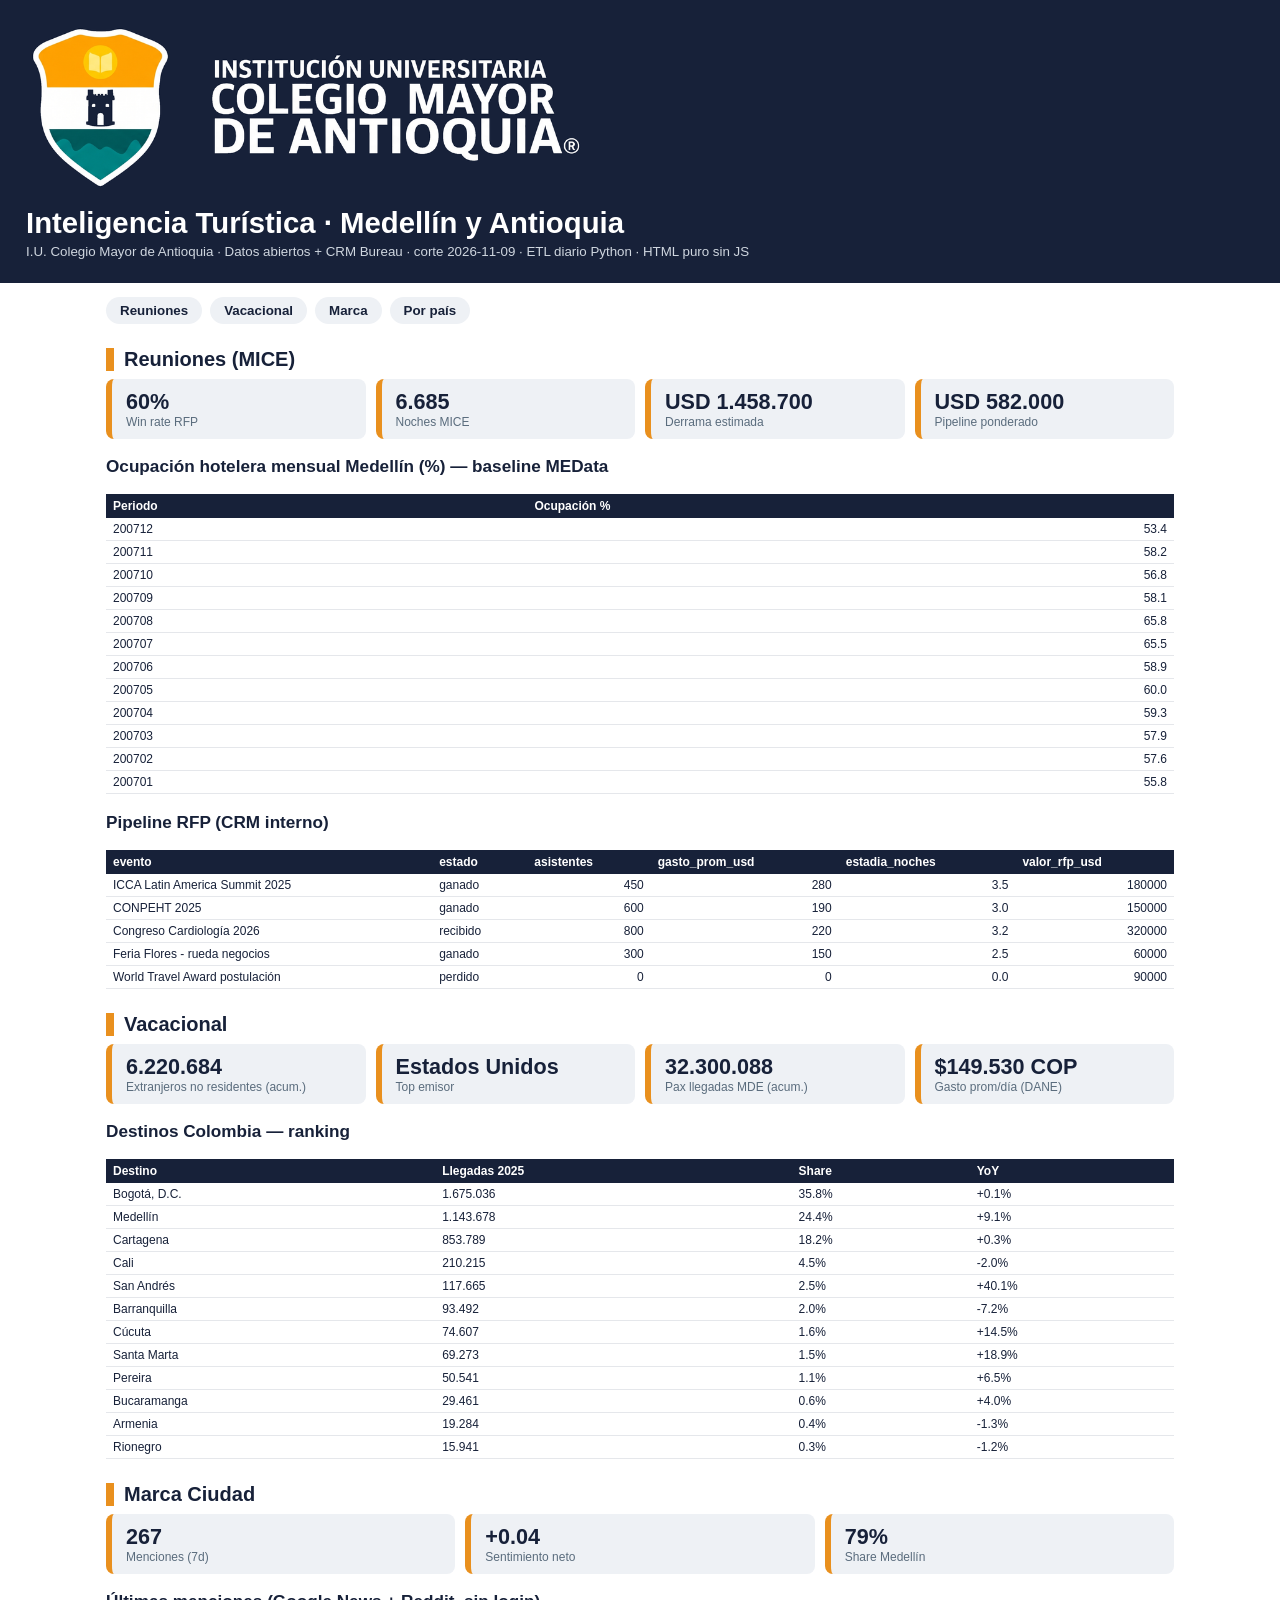
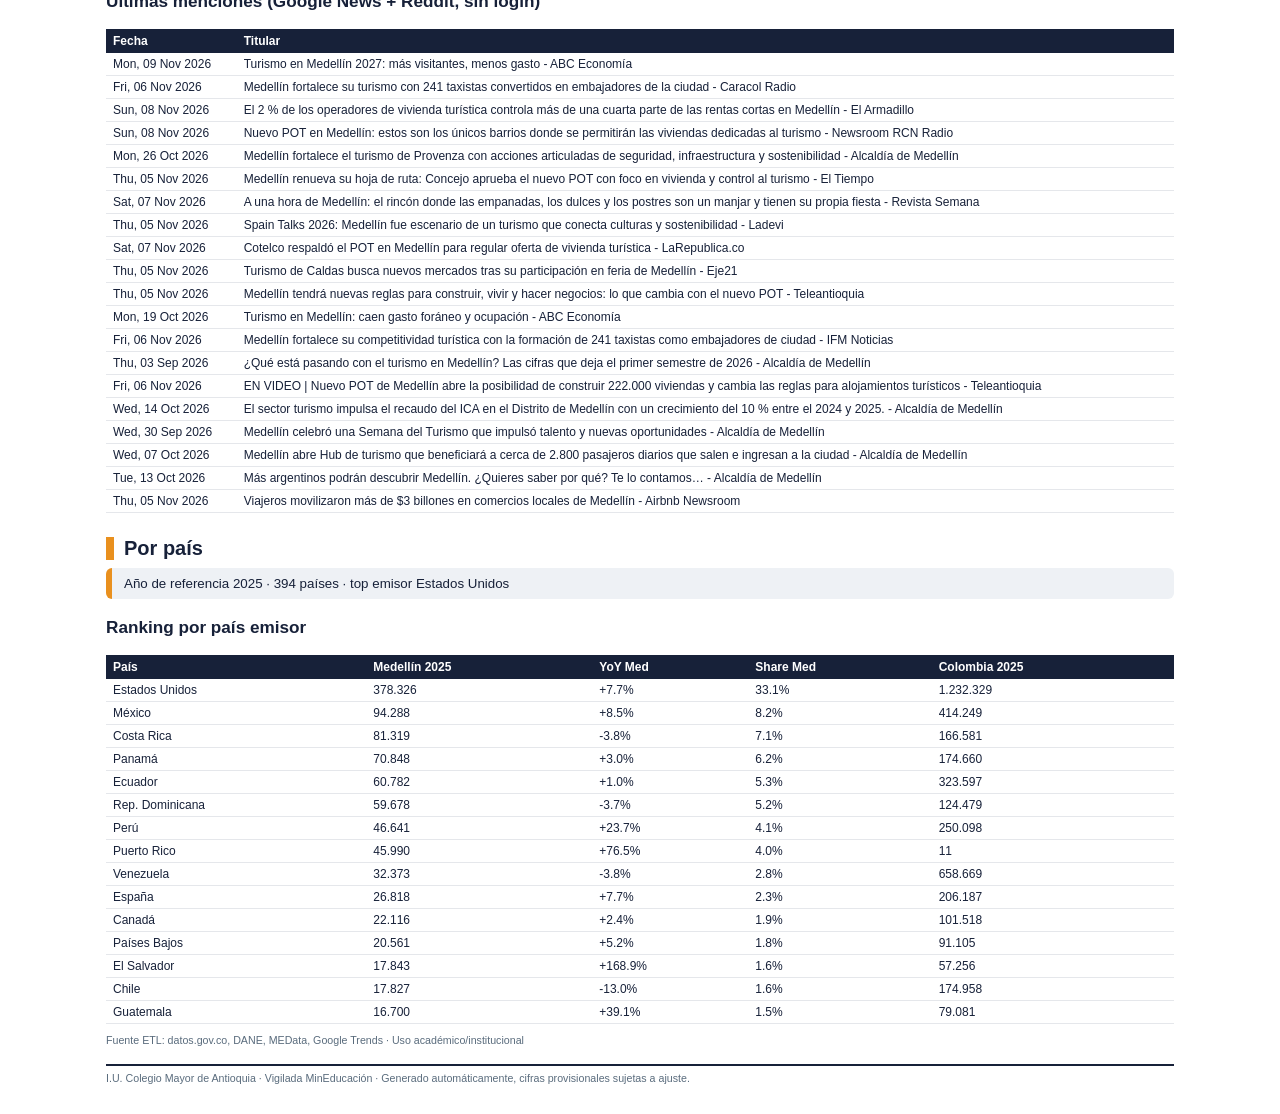
==== commit a3431e7b: "data(etl): daily 2026-11-09" ====
--- a/etl-bureau/dashboard/index.html
+++ b/etl-bureau/dashboard/index.html
@@ -3,7 +3,7 @@
 <head>
 <meta charset="UTF-8">
 <meta name="viewport" content="width=device-width, initial-scale=1.0">
-<title>Bureau Medellín · Tablero 2026-11-08</title>
+<title>Bureau Medellín · Tablero 2026-11-09</title>
 <style>:root{--navy:#172139;--teal:#00AEAC;--orange:#E9901E;--lime:#B4C42C;--teal2:#108181;--yellow:#FBBB28;--mut:#5A6C7D}
 *{box-sizing:border-box}body{font-family:Montserrat,Arial,sans-serif;color:var(--navy);margin:0;background:#fff;font-size:11pt}
 @page{size:A4;margin:14mm 12mm}header{background:var(--navy);color:#fff;padding:22px 26px}
@@ -26,13 +26,13 @@
 <header>
 <img src="assets/logo_colmayor_navy.png" alt="I.U. Colegio Mayor de Antioquia">
 <h1>Inteligencia Turística · Medellín y Antioquia</h1>
-<p>I.U. Colegio Mayor de Antioquia · Datos abiertos + CRM Bureau · corte 2026-11-08 · ETL diario Python · HTML puro sin JS</p>
+<p>I.U. Colegio Mayor de Antioquia · Datos abiertos + CRM Bureau · corte 2026-11-09 · ETL diario Python · HTML puro sin JS</p>
 </header>
 <main>
 <nav class="toc"><a href="#mice">Reuniones</a><a href="#vac">Vacacional</a><a href="#marca">Marca</a><a href="#pais">Por país</a></nav>
 <h2 id="mice">Reuniones (MICE)</h2><div class="sec"><div class="kpis"><div class="kpi"><div class="v">60%</div><div class="l">Win rate RFP</div></div><div class="kpi"><div class="v">6.685</div><div class="l">Noches MICE</div></div><div class="kpi"><div class="v">USD 1.458.700</div><div class="l">Derrama estimada</div></div><div class="kpi"><div class="v">USD 582.000</div><div class="l">Pipeline ponderado</div></div></div><h3>Ocupación hotelera mensual Medellín (%) — baseline MEData</h3><table><tr><th>Periodo</th><th>Ocupación %</th></tr><tr><td>200712</td><td class="num">53.4</td></tr><tr><td>200711</td><td class="num">58.2</td></tr><tr><td>200710</td><td class="num">56.8</td></tr><tr><td>200709</td><td class="num">58.1</td></tr><tr><td>200708</td><td class="num">65.8</td></tr><tr><td>200707</td><td class="num">65.5</td></tr><tr><td>200706</td><td class="num">58.9</td></tr><tr><td>200705</td><td class="num">60.0</td></tr><tr><td>200704</td><td class="num">59.3</td></tr><tr><td>200703</td><td class="num">57.9</td></tr><tr><td>200702</td><td class="num">57.6</td></tr><tr><td>200701</td><td class="num">55.8</td></tr></table><h3>Pipeline RFP (CRM interno)</h3><table><tr><th>evento</th><th>estado</th><th>asistentes</th><th>gasto_prom_usd</th><th>estadia_noches</th><th>valor_rfp_usd</th></tr><tr><td>ICCA Latin America Summit 2025</td><td>ganado</td><td class="num">450</td><td class="num">280</td><td class="num">3.5</td><td class="num">180000</td></tr><tr><td>CONPEHT 2025</td><td>ganado</td><td class="num">600</td><td class="num">190</td><td class="num">3.0</td><td class="num">150000</td></tr><tr><td>Congreso Cardiología 2026</td><td>recibido</td><td class="num">800</td><td class="num">220</td><td class="num">3.2</td><td class="num">320000</td></tr><tr><td>Feria Flores - rueda negocios</td><td>ganado</td><td class="num">300</td><td class="num">150</td><td class="num">2.5</td><td class="num">60000</td></tr><tr><td>World Travel Award postulación</td><td>perdido</td><td class="num">0</td><td class="num">0</td><td class="num">0.0</td><td class="num">90000</td></tr></table></div>
 <h2 id="vac">Vacacional</h2><div class="sec"><div class="kpis"><div class="kpi"><div class="v">6.220.684</div><div class="l">Extranjeros no residentes (acum.)</div></div><div class="kpi"><div class="v">Estados Unidos</div><div class="l">Top emisor</div></div><div class="kpi"><div class="v">32.300.088</div><div class="l">Pax llegadas MDE (acum.)</div></div><div class="kpi"><div class="v">$149.530 COP</div><div class="l">Gasto prom/día (DANE)</div></div></div><h3>Destinos Colombia — ranking</h3><table><tr><th>Destino</th><th>Llegadas 2025</th><th>Share</th><th>YoY</th></tr><tr><td>Bogotá, D.C.</td><td>1.675.036</td><td>35.8%</td><td>+0.1%</td></tr><tr><td>Medellín</td><td>1.143.678</td><td>24.4%</td><td>+9.1%</td></tr><tr><td>Cartagena</td><td>853.789</td><td>18.2%</td><td>+0.3%</td></tr><tr><td>Cali</td><td>210.215</td><td>4.5%</td><td>-2.0%</td></tr><tr><td>San Andrés</td><td>117.665</td><td>2.5%</td><td>+40.1%</td></tr><tr><td>Barranquilla</td><td>93.492</td><td>2.0%</td><td>-7.2%</td></tr><tr><td>Cúcuta</td><td>74.607</td><td>1.6%</td><td>+14.5%</td></tr><tr><td>Santa Marta</td><td>69.273</td><td>1.5%</td><td>+18.9%</td></tr><tr><td>Pereira</td><td>50.541</td><td>1.1%</td><td>+6.5%</td></tr><tr><td>Bucaramanga</td><td>29.461</td><td>0.6%</td><td>+4.0%</td></tr><tr><td>Armenia</td><td>19.284</td><td>0.4%</td><td>-1.3%</td></tr><tr><td>Rionegro</td><td>15.941</td><td>0.3%</td><td>-1.2%</td></tr></table></div>
-<h2 id="marca">Marca Ciudad</h2><div class="sec"><div class="kpis"><div class="kpi"><div class="v">284</div><div class="l">Menciones (7d)</div></div><div class="kpi"><div class="v">+0.03</div><div class="l">Sentimiento neto</div></div><div class="kpi"><div class="v">78%</div><div class="l">Share Medellín</div></div></div><h3>Últimas menciones (Google News + Reddit, sin login)</h3><table><tr><th>Fecha</th><th>Titular</th></tr><tr><td>Sun, 08 Nov 2026</td><td>Nuevo POT en Medellín: estos son los únicos barrios donde se permitirán las viviendas dedicadas al turismo - Newsroom RCN Radio</td></tr><tr><td>Sun, 08 Nov 2026</td><td>El 2 % de los operadores de vivienda turística controla más de una cuarta parte de las rentas cortas en Medellín - El Armadillo</td></tr><tr><td>Mon, 19 Oct 2026</td><td>Turismo en Medellín: caen gasto foráneo y ocupación - ABC Economía</td></tr><tr><td>Wed, 04 Nov 2026</td><td>Medellín fortalece el control tributario sobre las viviendas turísticas y alojamientos de corta estancia - Alcaldía de Medellín</td></tr><tr><td>Wed, 04 Nov 2026</td><td>&quot;Hay que buscar reglas claras para todos en el turismo” - LaRepublica.co</td></tr><tr><td>Thu, 05 Nov 2026</td><td>Medellín renueva su hoja de ruta: Concejo aprueba el nuevo POT con foco en vivienda y control al turismo - El Tiempo</td></tr><tr><td>Sat, 07 Nov 2026</td><td>A una hora de Medellín: el rincón donde las empanadas, los dulces y los postres son un manjar y tienen su propia fiesta - Revista Semana</td></tr><tr><td>Thu, 05 Nov 2026</td><td>Spain Talks 2026: Medellín fue escenario de un turismo que conecta culturas y sostenibilidad - Ladevi</td></tr><tr><td>Thu, 05 Nov 2026</td><td>Turismo de Caldas busca nuevos mercados tras su participación en feria de Medellín - Eje21</td></tr><tr><td>Thu, 05 Nov 2026</td><td>Medellín redefinió su modelo de turismo con una fuerte apuesta por la cultura - HSB Noticias</td></tr><tr><td>Tue, 03 Nov 2026</td><td>Medellín y Cartagena recuperan conexión aérea directa: fechas y horarios - El Espectador</td></tr><tr><td>Mon, 02 Nov 2026</td><td>Colombia y Medellín reciben menos turistas extranjeros tras tres años de alza, ¿qué hay detrás? | El Colombiano - El Colombiano</td></tr><tr><td>Wed, 04 Nov 2026</td><td>Viajeros en Airbnb movilizaron más de $3 billones en comercios locales de Medellín - Viviendo Santa Elena</td></tr><tr><td>Fri, 06 Nov 2026</td><td>Tras renovar su hotel en Bogotá, Click Clack alista una apuesta enfocada en el bienestar en Medellín - Portafolio.co</td></tr><tr><td>Thu, 05 Nov 2026</td><td>Medellín tendrá nuevas reglas para construir, vivir y hacer negocios: lo que cambia con el nuevo POT - Teleantioquia</td></tr><tr><td>Mon, 26 Oct 2026</td><td>Medellín fortalece el turismo de Provenza con acciones articuladas de seguridad, infraestructura y sostenibilidad - Alcaldía de Medellín</td></tr><tr><td>Sat, 07 Nov 2026</td><td>Cotelco respaldó el POT en Medellín para regular oferta de vivienda turística - LaRepublica.co</td></tr><tr><td>Thu, 03 Sep 2026</td><td>¿Qué está pasando con el turismo en Medellín? Las cifras que deja el primer semestre de 2026 - Alcaldía de Medellín</td></tr><tr><td>Thu, 05 Nov 2026</td><td>Spain Talks 2026: 30 fotos del evento de Turespaña que se celebró en Medellín - Ladevi</td></tr><tr><td>Wed, 14 Oct 2026</td><td>El sector turismo impulsa el recaudo del ICA en el Distrito de Medellín con un crecimiento del 10 % entre el 2024 y 2025. - Alcaldía de Medellín</td></tr></table></div>
+<h2 id="marca">Marca Ciudad</h2><div class="sec"><div class="kpis"><div class="kpi"><div class="v">267</div><div class="l">Menciones (7d)</div></div><div class="kpi"><div class="v">+0.04</div><div class="l">Sentimiento neto</div></div><div class="kpi"><div class="v">79%</div><div class="l">Share Medellín</div></div></div><h3>Últimas menciones (Google News + Reddit, sin login)</h3><table><tr><th>Fecha</th><th>Titular</th></tr><tr><td>Mon, 09 Nov 2026</td><td>Turismo en Medellín 2027: más visitantes, menos gasto - ABC Economía</td></tr><tr><td>Fri, 06 Nov 2026</td><td>Medellín fortalece su turismo con 241 taxistas convertidos en embajadores de la ciudad - Caracol Radio</td></tr><tr><td>Sun, 08 Nov 2026</td><td>El 2 % de los operadores de vivienda turística controla más de una cuarta parte de las rentas cortas en Medellín - El Armadillo</td></tr><tr><td>Sun, 08 Nov 2026</td><td>Nuevo POT en Medellín: estos son los únicos barrios donde se permitirán las viviendas dedicadas al turismo - Newsroom RCN Radio</td></tr><tr><td>Mon, 26 Oct 2026</td><td>Medellín fortalece el turismo de Provenza con acciones articuladas de seguridad, infraestructura y sostenibilidad - Alcaldía de Medellín</td></tr><tr><td>Thu, 05 Nov 2026</td><td>Medellín renueva su hoja de ruta: Concejo aprueba el nuevo POT con foco en vivienda y control al turismo - El Tiempo</td></tr><tr><td>Sat, 07 Nov 2026</td><td>A una hora de Medellín: el rincón donde las empanadas, los dulces y los postres son un manjar y tienen su propia fiesta - Revista Semana</td></tr><tr><td>Thu, 05 Nov 2026</td><td>Spain Talks 2026: Medellín fue escenario de un turismo que conecta culturas y sostenibilidad - Ladevi</td></tr><tr><td>Sat, 07 Nov 2026</td><td>Cotelco respaldó el POT en Medellín para regular oferta de vivienda turística - LaRepublica.co</td></tr><tr><td>Thu, 05 Nov 2026</td><td>Turismo de Caldas busca nuevos mercados tras su participación en feria de Medellín - Eje21</td></tr><tr><td>Thu, 05 Nov 2026</td><td>Medellín tendrá nuevas reglas para construir, vivir y hacer negocios: lo que cambia con el nuevo POT - Teleantioquia</td></tr><tr><td>Mon, 19 Oct 2026</td><td>Turismo en Medellín: caen gasto foráneo y ocupación - ABC Economía</td></tr><tr><td>Fri, 06 Nov 2026</td><td>Medellín fortalece su competitividad turística con la formación de 241 taxistas como embajadores de ciudad - IFM Noticias</td></tr><tr><td>Thu, 03 Sep 2026</td><td>¿Qué está pasando con el turismo en Medellín? Las cifras que deja el primer semestre de 2026 - Alcaldía de Medellín</td></tr><tr><td>Fri, 06 Nov 2026</td><td>EN VIDEO | Nuevo POT de Medellín abre la posibilidad de construir 222.000 viviendas y cambia las reglas para alojamientos turísticos - Teleantioquia</td></tr><tr><td>Wed, 14 Oct 2026</td><td>El sector turismo impulsa el recaudo del ICA en el Distrito de Medellín con un crecimiento del 10 % entre el 2024 y 2025. - Alcaldía de Medellín</td></tr><tr><td>Wed, 30 Sep 2026</td><td>Medellín celebró una Semana del Turismo que impulsó talento y nuevas oportunidades - Alcaldía de Medellín</td></tr><tr><td>Wed, 07 Oct 2026</td><td>Medellín abre Hub de turismo que beneficiará a cerca de 2.800 pasajeros diarios que salen e ingresan a la ciudad - Alcaldía de Medellín</td></tr><tr><td>Tue, 13 Oct 2026</td><td>Más argentinos podrán descubrir Medellín. ¿Quieres saber por qué? Te lo contamos… - Alcaldía de Medellín</td></tr><tr><td>Thu, 05 Nov 2026</td><td>Viajeros movilizaron más de $3 billones en comercios locales de Medellín - Airbnb Newsroom</td></tr></table></div>
 <h2 id="pais">Por país</h2><div class="sec"><p class="bul">Año de referencia 2025 · 394 países · top emisor Estados Unidos</p><h3>Ranking por país emisor</h3><table><tr><th>País</th><th>Medellín 2025</th><th>YoY Med</th><th>Share Med</th><th>Colombia 2025</th></tr><tr><td>Estados Unidos</td><td>378.326</td><td>+7.7%</td><td>33.1%</td><td>1.232.329</td></tr><tr><td>México</td><td>94.288</td><td>+8.5%</td><td>8.2%</td><td>414.249</td></tr><tr><td>Costa Rica</td><td>81.319</td><td>-3.8%</td><td>7.1%</td><td>166.581</td></tr><tr><td>Panamá</td><td>70.848</td><td>+3.0%</td><td>6.2%</td><td>174.660</td></tr><tr><td>Ecuador</td><td>60.782</td><td>+1.0%</td><td>5.3%</td><td>323.597</td></tr><tr><td>Rep. Dominicana</td><td>59.678</td><td>-3.7%</td><td>5.2%</td><td>124.479</td></tr><tr><td>Perú</td><td>46.641</td><td>+23.7%</td><td>4.1%</td><td>250.098</td></tr><tr><td>Puerto Rico</td><td>45.990</td><td>+76.5%</td><td>4.0%</td><td>11</td></tr><tr><td>Venezuela</td><td>32.373</td><td>-3.8%</td><td>2.8%</td><td>658.669</td></tr><tr><td>España</td><td>26.818</td><td>+7.7%</td><td>2.3%</td><td>206.187</td></tr><tr><td>Canadá</td><td>22.116</td><td>+2.4%</td><td>1.9%</td><td>101.518</td></tr><tr><td>Países Bajos</td><td>20.561</td><td>+5.2%</td><td>1.8%</td><td>91.105</td></tr><tr><td>El Salvador</td><td>17.843</td><td>+168.9%</td><td>1.6%</td><td>57.256</td></tr><tr><td>Chile</td><td>17.827</td><td>-13.0%</td><td>1.6%</td><td>174.958</td></tr><tr><td>Guatemala</td><td>16.700</td><td>+39.1%</td><td>1.5%</td><td>79.081</td></tr></table></div>
 <p class="src">Fuente ETL: datos.gov.co, DANE, MEData, Google Trends · Uso académico/institucional</p>
 <div class="foot">I.U. Colegio Mayor de Antioquia · Vigilada MinEducación · Generado automáticamente, cifras provisionales sujetas a ajuste.</div>
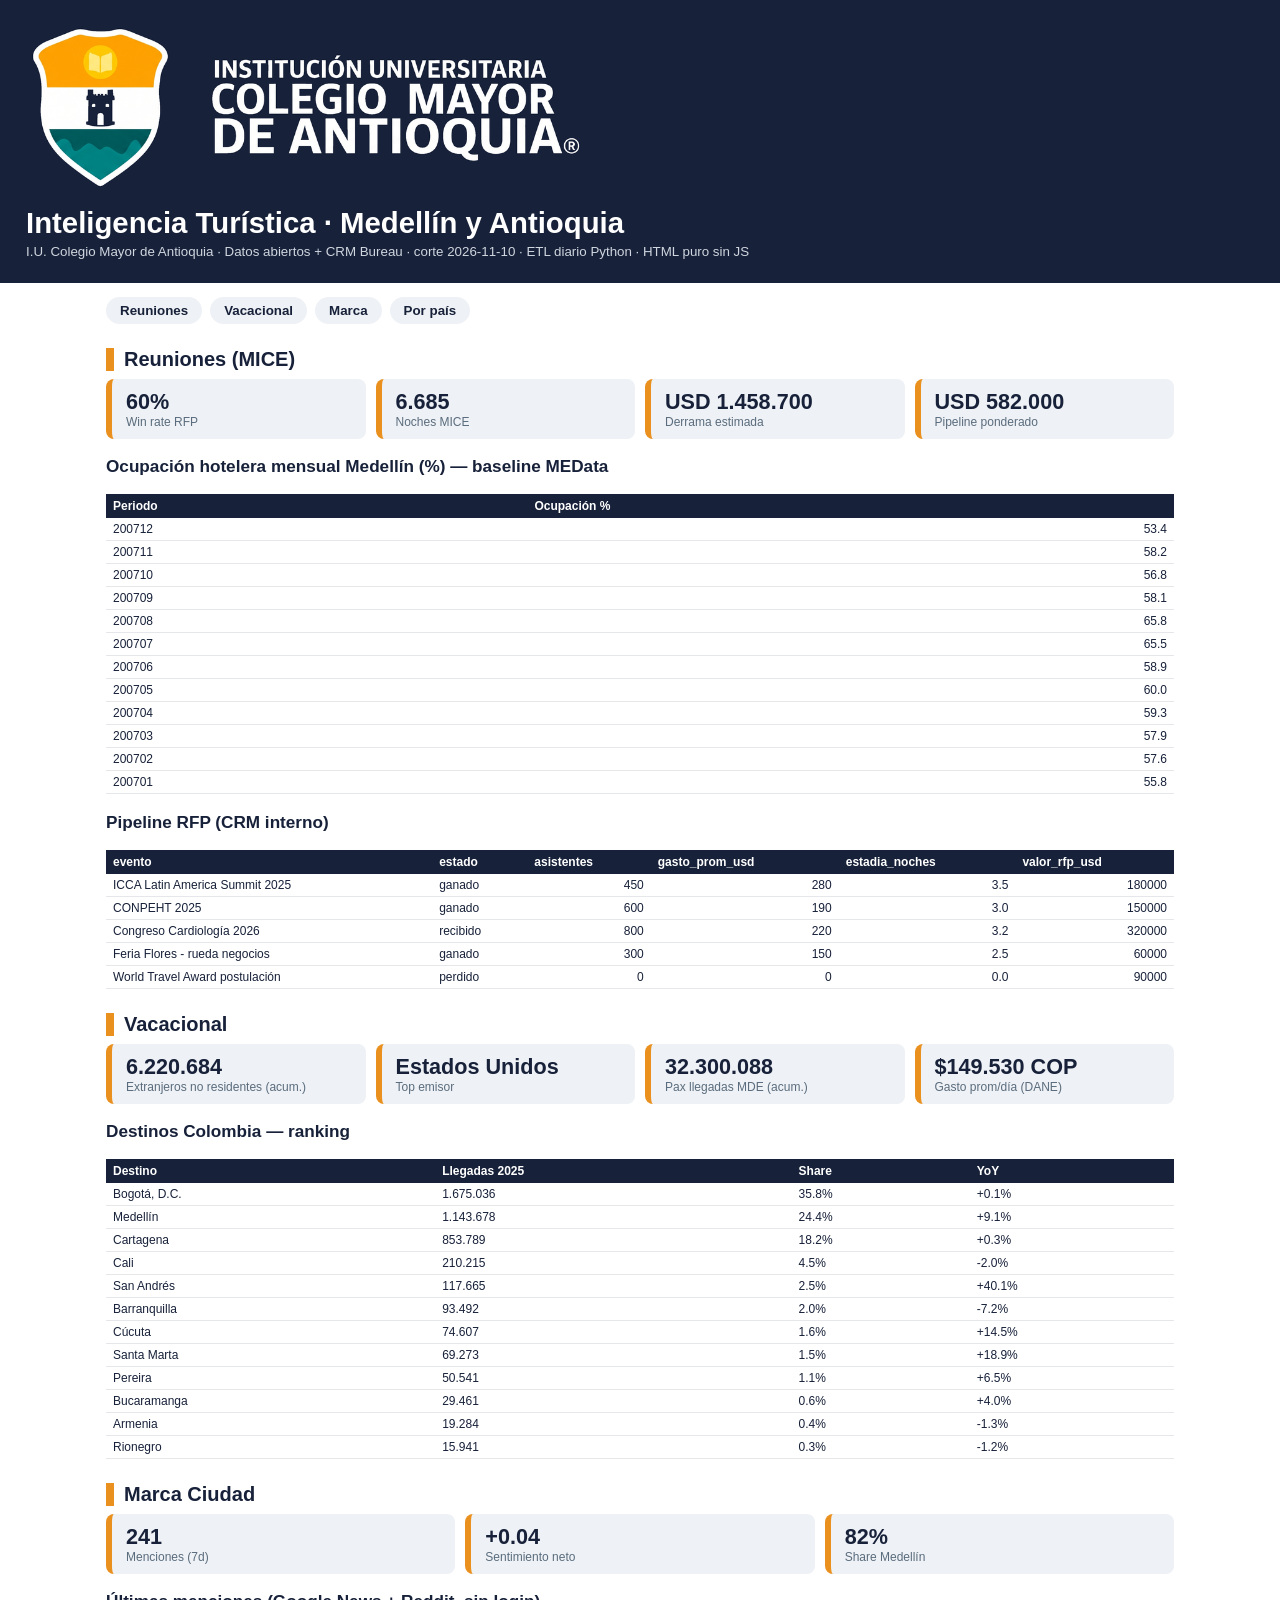
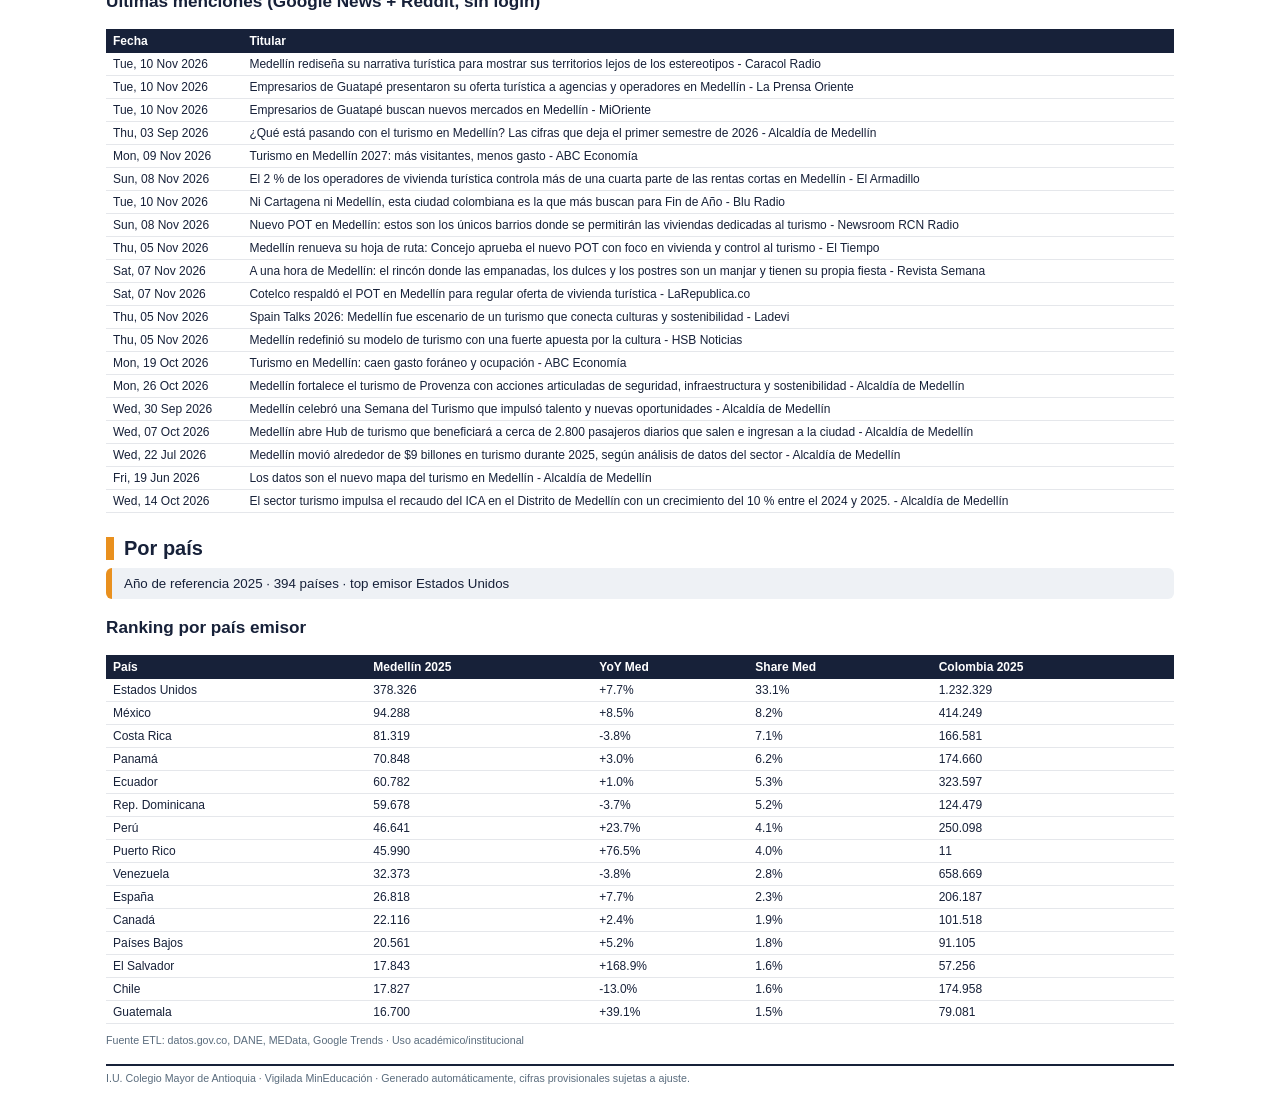
==== commit d52c81da: "data(etl): daily 2026-11-10" ====
--- a/etl-bureau/dashboard/index.html
+++ b/etl-bureau/dashboard/index.html
@@ -3,7 +3,7 @@
 <head>
 <meta charset="UTF-8">
 <meta name="viewport" content="width=device-width, initial-scale=1.0">
-<title>Bureau Medellín · Tablero 2026-11-09</title>
+<title>Bureau Medellín · Tablero 2026-11-10</title>
 <style>:root{--navy:#172139;--teal:#00AEAC;--orange:#E9901E;--lime:#B4C42C;--teal2:#108181;--yellow:#FBBB28;--mut:#5A6C7D}
 *{box-sizing:border-box}body{font-family:Montserrat,Arial,sans-serif;color:var(--navy);margin:0;background:#fff;font-size:11pt}
 @page{size:A4;margin:14mm 12mm}header{background:var(--navy);color:#fff;padding:22px 26px}
@@ -26,13 +26,13 @@
 <header>
 <img src="assets/logo_colmayor_navy.png" alt="I.U. Colegio Mayor de Antioquia">
 <h1>Inteligencia Turística · Medellín y Antioquia</h1>
-<p>I.U. Colegio Mayor de Antioquia · Datos abiertos + CRM Bureau · corte 2026-11-09 · ETL diario Python · HTML puro sin JS</p>
+<p>I.U. Colegio Mayor de Antioquia · Datos abiertos + CRM Bureau · corte 2026-11-10 · ETL diario Python · HTML puro sin JS</p>
 </header>
 <main>
 <nav class="toc"><a href="#mice">Reuniones</a><a href="#vac">Vacacional</a><a href="#marca">Marca</a><a href="#pais">Por país</a></nav>
 <h2 id="mice">Reuniones (MICE)</h2><div class="sec"><div class="kpis"><div class="kpi"><div class="v">60%</div><div class="l">Win rate RFP</div></div><div class="kpi"><div class="v">6.685</div><div class="l">Noches MICE</div></div><div class="kpi"><div class="v">USD 1.458.700</div><div class="l">Derrama estimada</div></div><div class="kpi"><div class="v">USD 582.000</div><div class="l">Pipeline ponderado</div></div></div><h3>Ocupación hotelera mensual Medellín (%) — baseline MEData</h3><table><tr><th>Periodo</th><th>Ocupación %</th></tr><tr><td>200712</td><td class="num">53.4</td></tr><tr><td>200711</td><td class="num">58.2</td></tr><tr><td>200710</td><td class="num">56.8</td></tr><tr><td>200709</td><td class="num">58.1</td></tr><tr><td>200708</td><td class="num">65.8</td></tr><tr><td>200707</td><td class="num">65.5</td></tr><tr><td>200706</td><td class="num">58.9</td></tr><tr><td>200705</td><td class="num">60.0</td></tr><tr><td>200704</td><td class="num">59.3</td></tr><tr><td>200703</td><td class="num">57.9</td></tr><tr><td>200702</td><td class="num">57.6</td></tr><tr><td>200701</td><td class="num">55.8</td></tr></table><h3>Pipeline RFP (CRM interno)</h3><table><tr><th>evento</th><th>estado</th><th>asistentes</th><th>gasto_prom_usd</th><th>estadia_noches</th><th>valor_rfp_usd</th></tr><tr><td>ICCA Latin America Summit 2025</td><td>ganado</td><td class="num">450</td><td class="num">280</td><td class="num">3.5</td><td class="num">180000</td></tr><tr><td>CONPEHT 2025</td><td>ganado</td><td class="num">600</td><td class="num">190</td><td class="num">3.0</td><td class="num">150000</td></tr><tr><td>Congreso Cardiología 2026</td><td>recibido</td><td class="num">800</td><td class="num">220</td><td class="num">3.2</td><td class="num">320000</td></tr><tr><td>Feria Flores - rueda negocios</td><td>ganado</td><td class="num">300</td><td class="num">150</td><td class="num">2.5</td><td class="num">60000</td></tr><tr><td>World Travel Award postulación</td><td>perdido</td><td class="num">0</td><td class="num">0</td><td class="num">0.0</td><td class="num">90000</td></tr></table></div>
 <h2 id="vac">Vacacional</h2><div class="sec"><div class="kpis"><div class="kpi"><div class="v">6.220.684</div><div class="l">Extranjeros no residentes (acum.)</div></div><div class="kpi"><div class="v">Estados Unidos</div><div class="l">Top emisor</div></div><div class="kpi"><div class="v">32.300.088</div><div class="l">Pax llegadas MDE (acum.)</div></div><div class="kpi"><div class="v">$149.530 COP</div><div class="l">Gasto prom/día (DANE)</div></div></div><h3>Destinos Colombia — ranking</h3><table><tr><th>Destino</th><th>Llegadas 2025</th><th>Share</th><th>YoY</th></tr><tr><td>Bogotá, D.C.</td><td>1.675.036</td><td>35.8%</td><td>+0.1%</td></tr><tr><td>Medellín</td><td>1.143.678</td><td>24.4%</td><td>+9.1%</td></tr><tr><td>Cartagena</td><td>853.789</td><td>18.2%</td><td>+0.3%</td></tr><tr><td>Cali</td><td>210.215</td><td>4.5%</td><td>-2.0%</td></tr><tr><td>San Andrés</td><td>117.665</td><td>2.5%</td><td>+40.1%</td></tr><tr><td>Barranquilla</td><td>93.492</td><td>2.0%</td><td>-7.2%</td></tr><tr><td>Cúcuta</td><td>74.607</td><td>1.6%</td><td>+14.5%</td></tr><tr><td>Santa Marta</td><td>69.273</td><td>1.5%</td><td>+18.9%</td></tr><tr><td>Pereira</td><td>50.541</td><td>1.1%</td><td>+6.5%</td></tr><tr><td>Bucaramanga</td><td>29.461</td><td>0.6%</td><td>+4.0%</td></tr><tr><td>Armenia</td><td>19.284</td><td>0.4%</td><td>-1.3%</td></tr><tr><td>Rionegro</td><td>15.941</td><td>0.3%</td><td>-1.2%</td></tr></table></div>
-<h2 id="marca">Marca Ciudad</h2><div class="sec"><div class="kpis"><div class="kpi"><div class="v">267</div><div class="l">Menciones (7d)</div></div><div class="kpi"><div class="v">+0.04</div><div class="l">Sentimiento neto</div></div><div class="kpi"><div class="v">79%</div><div class="l">Share Medellín</div></div></div><h3>Últimas menciones (Google News + Reddit, sin login)</h3><table><tr><th>Fecha</th><th>Titular</th></tr><tr><td>Mon, 09 Nov 2026</td><td>Turismo en Medellín 2027: más visitantes, menos gasto - ABC Economía</td></tr><tr><td>Fri, 06 Nov 2026</td><td>Medellín fortalece su turismo con 241 taxistas convertidos en embajadores de la ciudad - Caracol Radio</td></tr><tr><td>Sun, 08 Nov 2026</td><td>El 2 % de los operadores de vivienda turística controla más de una cuarta parte de las rentas cortas en Medellín - El Armadillo</td></tr><tr><td>Sun, 08 Nov 2026</td><td>Nuevo POT en Medellín: estos son los únicos barrios donde se permitirán las viviendas dedicadas al turismo - Newsroom RCN Radio</td></tr><tr><td>Mon, 26 Oct 2026</td><td>Medellín fortalece el turismo de Provenza con acciones articuladas de seguridad, infraestructura y sostenibilidad - Alcaldía de Medellín</td></tr><tr><td>Thu, 05 Nov 2026</td><td>Medellín renueva su hoja de ruta: Concejo aprueba el nuevo POT con foco en vivienda y control al turismo - El Tiempo</td></tr><tr><td>Sat, 07 Nov 2026</td><td>A una hora de Medellín: el rincón donde las empanadas, los dulces y los postres son un manjar y tienen su propia fiesta - Revista Semana</td></tr><tr><td>Thu, 05 Nov 2026</td><td>Spain Talks 2026: Medellín fue escenario de un turismo que conecta culturas y sostenibilidad - Ladevi</td></tr><tr><td>Sat, 07 Nov 2026</td><td>Cotelco respaldó el POT en Medellín para regular oferta de vivienda turística - LaRepublica.co</td></tr><tr><td>Thu, 05 Nov 2026</td><td>Turismo de Caldas busca nuevos mercados tras su participación en feria de Medellín - Eje21</td></tr><tr><td>Thu, 05 Nov 2026</td><td>Medellín tendrá nuevas reglas para construir, vivir y hacer negocios: lo que cambia con el nuevo POT - Teleantioquia</td></tr><tr><td>Mon, 19 Oct 2026</td><td>Turismo en Medellín: caen gasto foráneo y ocupación - ABC Economía</td></tr><tr><td>Fri, 06 Nov 2026</td><td>Medellín fortalece su competitividad turística con la formación de 241 taxistas como embajadores de ciudad - IFM Noticias</td></tr><tr><td>Thu, 03 Sep 2026</td><td>¿Qué está pasando con el turismo en Medellín? Las cifras que deja el primer semestre de 2026 - Alcaldía de Medellín</td></tr><tr><td>Fri, 06 Nov 2026</td><td>EN VIDEO | Nuevo POT de Medellín abre la posibilidad de construir 222.000 viviendas y cambia las reglas para alojamientos turísticos - Teleantioquia</td></tr><tr><td>Wed, 14 Oct 2026</td><td>El sector turismo impulsa el recaudo del ICA en el Distrito de Medellín con un crecimiento del 10 % entre el 2024 y 2025. - Alcaldía de Medellín</td></tr><tr><td>Wed, 30 Sep 2026</td><td>Medellín celebró una Semana del Turismo que impulsó talento y nuevas oportunidades - Alcaldía de Medellín</td></tr><tr><td>Wed, 07 Oct 2026</td><td>Medellín abre Hub de turismo que beneficiará a cerca de 2.800 pasajeros diarios que salen e ingresan a la ciudad - Alcaldía de Medellín</td></tr><tr><td>Tue, 13 Oct 2026</td><td>Más argentinos podrán descubrir Medellín. ¿Quieres saber por qué? Te lo contamos… - Alcaldía de Medellín</td></tr><tr><td>Thu, 05 Nov 2026</td><td>Viajeros movilizaron más de $3 billones en comercios locales de Medellín - Airbnb Newsroom</td></tr></table></div>
+<h2 id="marca">Marca Ciudad</h2><div class="sec"><div class="kpis"><div class="kpi"><div class="v">241</div><div class="l">Menciones (7d)</div></div><div class="kpi"><div class="v">+0.04</div><div class="l">Sentimiento neto</div></div><div class="kpi"><div class="v">82%</div><div class="l">Share Medellín</div></div></div><h3>Últimas menciones (Google News + Reddit, sin login)</h3><table><tr><th>Fecha</th><th>Titular</th></tr><tr><td>Tue, 10 Nov 2026</td><td>Medellín rediseña su narrativa turística para mostrar sus territorios lejos de los estereotipos - Caracol Radio</td></tr><tr><td>Tue, 10 Nov 2026</td><td>Empresarios de Guatapé presentaron su oferta turística a agencias y operadores en Medellín - La Prensa Oriente</td></tr><tr><td>Tue, 10 Nov 2026</td><td>Empresarios de Guatapé buscan nuevos mercados en Medellín - MiOriente</td></tr><tr><td>Thu, 03 Sep 2026</td><td>¿Qué está pasando con el turismo en Medellín? Las cifras que deja el primer semestre de 2026 - Alcaldía de Medellín</td></tr><tr><td>Mon, 09 Nov 2026</td><td>Turismo en Medellín 2027: más visitantes, menos gasto - ABC Economía</td></tr><tr><td>Sun, 08 Nov 2026</td><td>El 2 % de los operadores de vivienda turística controla más de una cuarta parte de las rentas cortas en Medellín - El Armadillo</td></tr><tr><td>Tue, 10 Nov 2026</td><td>Ni Cartagena ni Medellín, esta ciudad colombiana es la que más buscan para Fin de Año - Blu Radio</td></tr><tr><td>Sun, 08 Nov 2026</td><td>Nuevo POT en Medellín: estos son los únicos barrios donde se permitirán las viviendas dedicadas al turismo - Newsroom RCN Radio</td></tr><tr><td>Thu, 05 Nov 2026</td><td>Medellín renueva su hoja de ruta: Concejo aprueba el nuevo POT con foco en vivienda y control al turismo - El Tiempo</td></tr><tr><td>Sat, 07 Nov 2026</td><td>A una hora de Medellín: el rincón donde las empanadas, los dulces y los postres son un manjar y tienen su propia fiesta - Revista Semana</td></tr><tr><td>Sat, 07 Nov 2026</td><td>Cotelco respaldó el POT en Medellín para regular oferta de vivienda turística - LaRepublica.co</td></tr><tr><td>Thu, 05 Nov 2026</td><td>Spain Talks 2026: Medellín fue escenario de un turismo que conecta culturas y sostenibilidad - Ladevi</td></tr><tr><td>Thu, 05 Nov 2026</td><td>Medellín redefinió su modelo de turismo con una fuerte apuesta por la cultura - HSB Noticias</td></tr><tr><td>Mon, 19 Oct 2026</td><td>Turismo en Medellín: caen gasto foráneo y ocupación - ABC Economía</td></tr><tr><td>Mon, 26 Oct 2026</td><td>Medellín fortalece el turismo de Provenza con acciones articuladas de seguridad, infraestructura y sostenibilidad - Alcaldía de Medellín</td></tr><tr><td>Wed, 30 Sep 2026</td><td>Medellín celebró una Semana del Turismo que impulsó talento y nuevas oportunidades - Alcaldía de Medellín</td></tr><tr><td>Wed, 07 Oct 2026</td><td>Medellín abre Hub de turismo que beneficiará a cerca de 2.800 pasajeros diarios que salen e ingresan a la ciudad - Alcaldía de Medellín</td></tr><tr><td>Wed, 22 Jul 2026</td><td>Medellín movió alrededor de $9 billones en turismo durante 2025, según análisis de datos del sector - Alcaldía de Medellín</td></tr><tr><td>Fri, 19 Jun 2026</td><td>Los datos son el nuevo mapa del turismo en Medellín - Alcaldía de Medellín</td></tr><tr><td>Wed, 14 Oct 2026</td><td>El sector turismo impulsa el recaudo del ICA en el Distrito de Medellín con un crecimiento del 10 % entre el 2024 y 2025. - Alcaldía de Medellín</td></tr></table></div>
 <h2 id="pais">Por país</h2><div class="sec"><p class="bul">Año de referencia 2025 · 394 países · top emisor Estados Unidos</p><h3>Ranking por país emisor</h3><table><tr><th>País</th><th>Medellín 2025</th><th>YoY Med</th><th>Share Med</th><th>Colombia 2025</th></tr><tr><td>Estados Unidos</td><td>378.326</td><td>+7.7%</td><td>33.1%</td><td>1.232.329</td></tr><tr><td>México</td><td>94.288</td><td>+8.5%</td><td>8.2%</td><td>414.249</td></tr><tr><td>Costa Rica</td><td>81.319</td><td>-3.8%</td><td>7.1%</td><td>166.581</td></tr><tr><td>Panamá</td><td>70.848</td><td>+3.0%</td><td>6.2%</td><td>174.660</td></tr><tr><td>Ecuador</td><td>60.782</td><td>+1.0%</td><td>5.3%</td><td>323.597</td></tr><tr><td>Rep. Dominicana</td><td>59.678</td><td>-3.7%</td><td>5.2%</td><td>124.479</td></tr><tr><td>Perú</td><td>46.641</td><td>+23.7%</td><td>4.1%</td><td>250.098</td></tr><tr><td>Puerto Rico</td><td>45.990</td><td>+76.5%</td><td>4.0%</td><td>11</td></tr><tr><td>Venezuela</td><td>32.373</td><td>-3.8%</td><td>2.8%</td><td>658.669</td></tr><tr><td>España</td><td>26.818</td><td>+7.7%</td><td>2.3%</td><td>206.187</td></tr><tr><td>Canadá</td><td>22.116</td><td>+2.4%</td><td>1.9%</td><td>101.518</td></tr><tr><td>Países Bajos</td><td>20.561</td><td>+5.2%</td><td>1.8%</td><td>91.105</td></tr><tr><td>El Salvador</td><td>17.843</td><td>+168.9%</td><td>1.6%</td><td>57.256</td></tr><tr><td>Chile</td><td>17.827</td><td>-13.0%</td><td>1.6%</td><td>174.958</td></tr><tr><td>Guatemala</td><td>16.700</td><td>+39.1%</td><td>1.5%</td><td>79.081</td></tr></table></div>
 <p class="src">Fuente ETL: datos.gov.co, DANE, MEData, Google Trends · Uso académico/institucional</p>
 <div class="foot">I.U. Colegio Mayor de Antioquia · Vigilada MinEducación · Generado automáticamente, cifras provisionales sujetas a ajuste.</div>
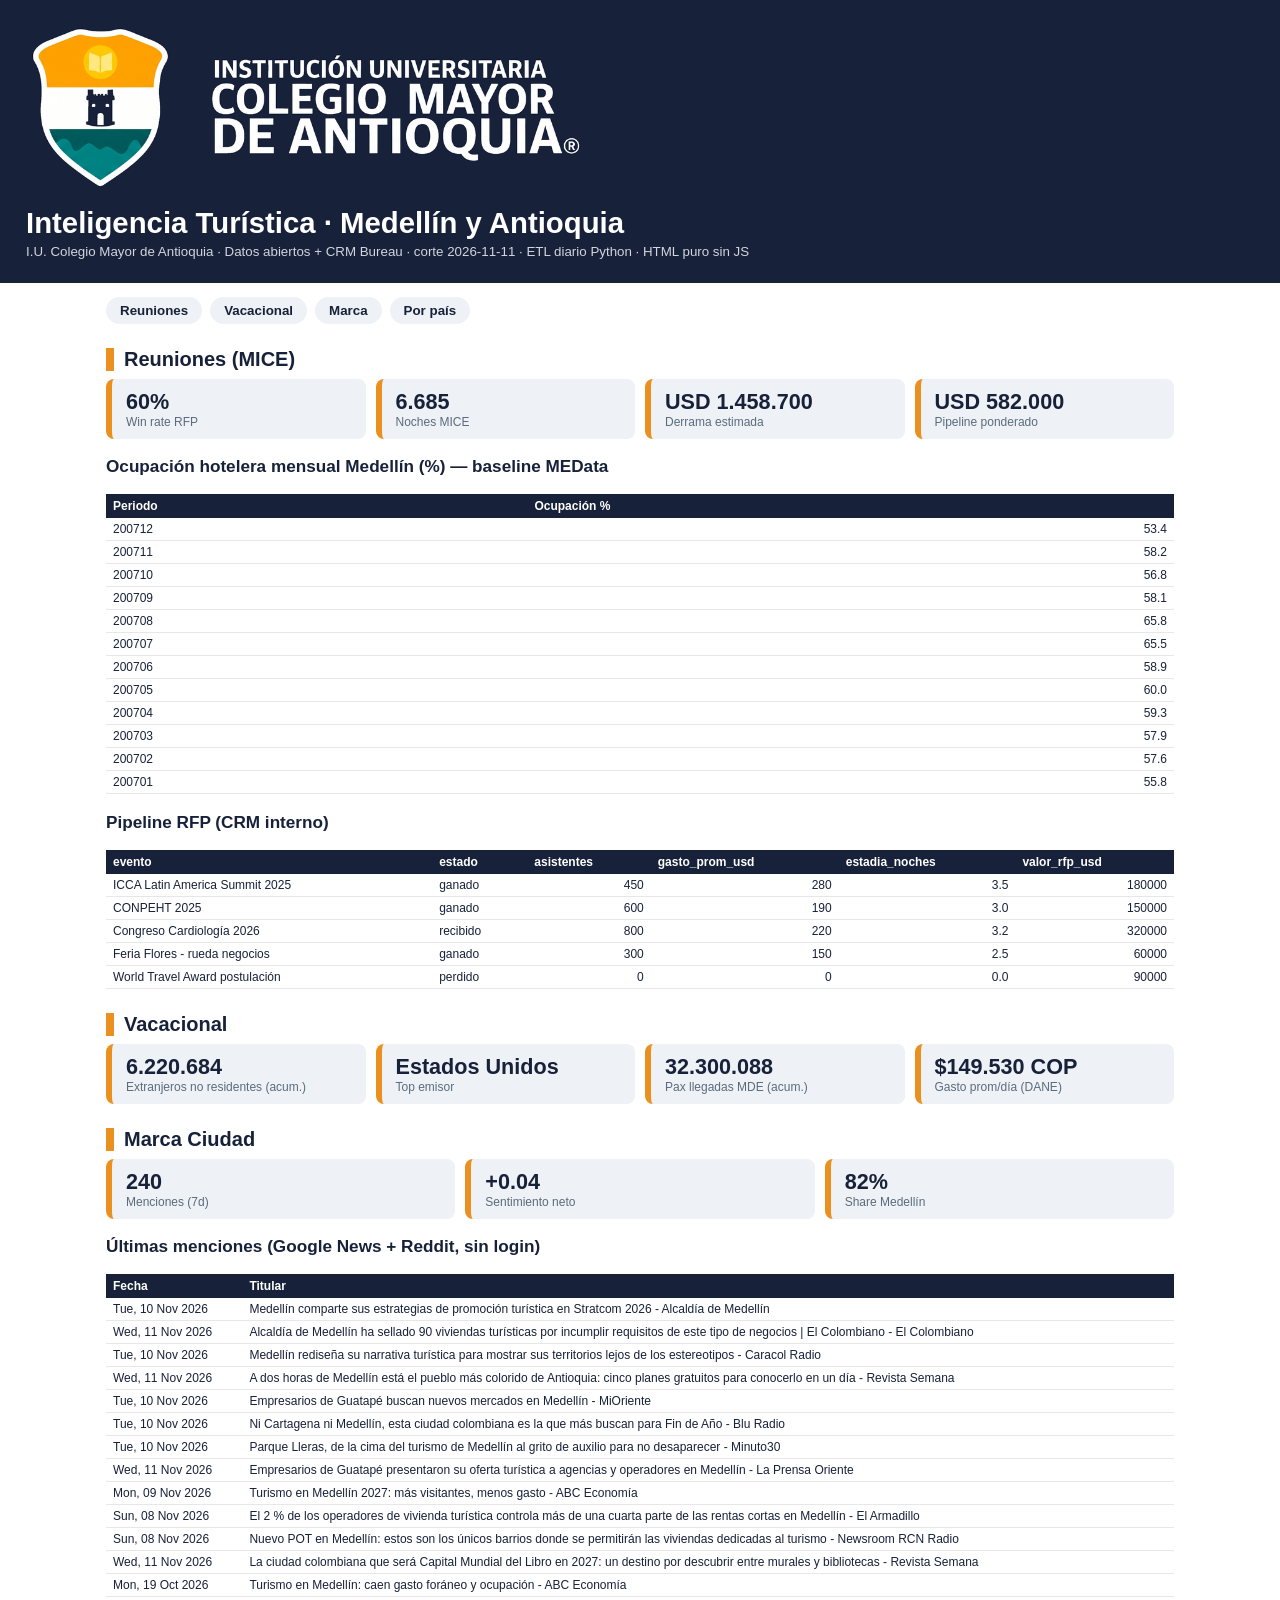
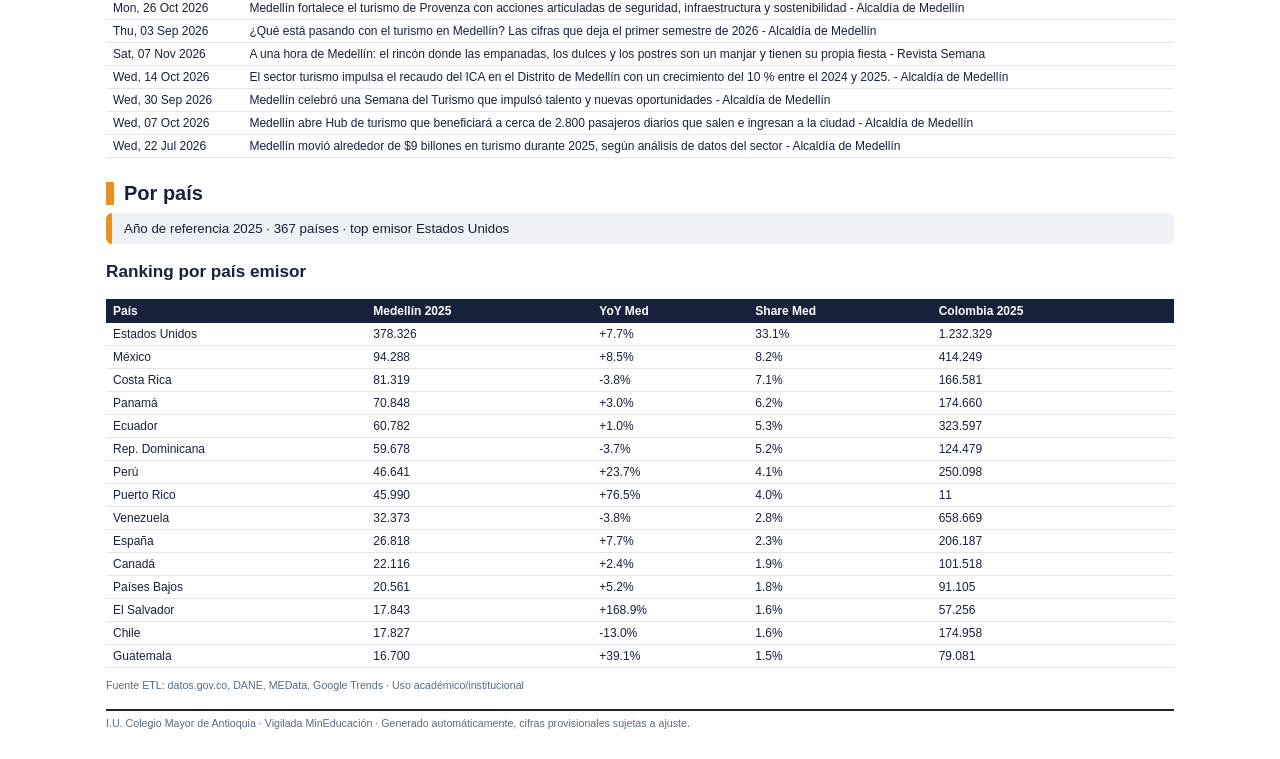
==== commit a85110fd: "data(etl): daily 2026-11-11" ====
--- a/etl-bureau/dashboard/index.html
+++ b/etl-bureau/dashboard/index.html
@@ -3,7 +3,7 @@
 <head>
 <meta charset="UTF-8">
 <meta name="viewport" content="width=device-width, initial-scale=1.0">
-<title>Bureau Medellín · Tablero 2026-11-10</title>
+<title>Bureau Medellín · Tablero 2026-11-11</title>
 <style>:root{--navy:#172139;--teal:#00AEAC;--orange:#E9901E;--lime:#B4C42C;--teal2:#108181;--yellow:#FBBB28;--mut:#5A6C7D}
 *{box-sizing:border-box}body{font-family:Montserrat,Arial,sans-serif;color:var(--navy);margin:0;background:#fff;font-size:11pt}
 @page{size:A4;margin:14mm 12mm}header{background:var(--navy);color:#fff;padding:22px 26px}
@@ -26,14 +26,14 @@
 <header>
 <img src="assets/logo_colmayor_navy.png" alt="I.U. Colegio Mayor de Antioquia">
 <h1>Inteligencia Turística · Medellín y Antioquia</h1>
-<p>I.U. Colegio Mayor de Antioquia · Datos abiertos + CRM Bureau · corte 2026-11-10 · ETL diario Python · HTML puro sin JS</p>
+<p>I.U. Colegio Mayor de Antioquia · Datos abiertos + CRM Bureau · corte 2026-11-11 · ETL diario Python · HTML puro sin JS</p>
 </header>
 <main>
 <nav class="toc"><a href="#mice">Reuniones</a><a href="#vac">Vacacional</a><a href="#marca">Marca</a><a href="#pais">Por país</a></nav>
 <h2 id="mice">Reuniones (MICE)</h2><div class="sec"><div class="kpis"><div class="kpi"><div class="v">60%</div><div class="l">Win rate RFP</div></div><div class="kpi"><div class="v">6.685</div><div class="l">Noches MICE</div></div><div class="kpi"><div class="v">USD 1.458.700</div><div class="l">Derrama estimada</div></div><div class="kpi"><div class="v">USD 582.000</div><div class="l">Pipeline ponderado</div></div></div><h3>Ocupación hotelera mensual Medellín (%) — baseline MEData</h3><table><tr><th>Periodo</th><th>Ocupación %</th></tr><tr><td>200712</td><td class="num">53.4</td></tr><tr><td>200711</td><td class="num">58.2</td></tr><tr><td>200710</td><td class="num">56.8</td></tr><tr><td>200709</td><td class="num">58.1</td></tr><tr><td>200708</td><td class="num">65.8</td></tr><tr><td>200707</td><td class="num">65.5</td></tr><tr><td>200706</td><td class="num">58.9</td></tr><tr><td>200705</td><td class="num">60.0</td></tr><tr><td>200704</td><td class="num">59.3</td></tr><tr><td>200703</td><td class="num">57.9</td></tr><tr><td>200702</td><td class="num">57.6</td></tr><tr><td>200701</td><td class="num">55.8</td></tr></table><h3>Pipeline RFP (CRM interno)</h3><table><tr><th>evento</th><th>estado</th><th>asistentes</th><th>gasto_prom_usd</th><th>estadia_noches</th><th>valor_rfp_usd</th></tr><tr><td>ICCA Latin America Summit 2025</td><td>ganado</td><td class="num">450</td><td class="num">280</td><td class="num">3.5</td><td class="num">180000</td></tr><tr><td>CONPEHT 2025</td><td>ganado</td><td class="num">600</td><td class="num">190</td><td class="num">3.0</td><td class="num">150000</td></tr><tr><td>Congreso Cardiología 2026</td><td>recibido</td><td class="num">800</td><td class="num">220</td><td class="num">3.2</td><td class="num">320000</td></tr><tr><td>Feria Flores - rueda negocios</td><td>ganado</td><td class="num">300</td><td class="num">150</td><td class="num">2.5</td><td class="num">60000</td></tr><tr><td>World Travel Award postulación</td><td>perdido</td><td class="num">0</td><td class="num">0</td><td class="num">0.0</td><td class="num">90000</td></tr></table></div>
-<h2 id="vac">Vacacional</h2><div class="sec"><div class="kpis"><div class="kpi"><div class="v">6.220.684</div><div class="l">Extranjeros no residentes (acum.)</div></div><div class="kpi"><div class="v">Estados Unidos</div><div class="l">Top emisor</div></div><div class="kpi"><div class="v">32.300.088</div><div class="l">Pax llegadas MDE (acum.)</div></div><div class="kpi"><div class="v">$149.530 COP</div><div class="l">Gasto prom/día (DANE)</div></div></div><h3>Destinos Colombia — ranking</h3><table><tr><th>Destino</th><th>Llegadas 2025</th><th>Share</th><th>YoY</th></tr><tr><td>Bogotá, D.C.</td><td>1.675.036</td><td>35.8%</td><td>+0.1%</td></tr><tr><td>Medellín</td><td>1.143.678</td><td>24.4%</td><td>+9.1%</td></tr><tr><td>Cartagena</td><td>853.789</td><td>18.2%</td><td>+0.3%</td></tr><tr><td>Cali</td><td>210.215</td><td>4.5%</td><td>-2.0%</td></tr><tr><td>San Andrés</td><td>117.665</td><td>2.5%</td><td>+40.1%</td></tr><tr><td>Barranquilla</td><td>93.492</td><td>2.0%</td><td>-7.2%</td></tr><tr><td>Cúcuta</td><td>74.607</td><td>1.6%</td><td>+14.5%</td></tr><tr><td>Santa Marta</td><td>69.273</td><td>1.5%</td><td>+18.9%</td></tr><tr><td>Pereira</td><td>50.541</td><td>1.1%</td><td>+6.5%</td></tr><tr><td>Bucaramanga</td><td>29.461</td><td>0.6%</td><td>+4.0%</td></tr><tr><td>Armenia</td><td>19.284</td><td>0.4%</td><td>-1.3%</td></tr><tr><td>Rionegro</td><td>15.941</td><td>0.3%</td><td>-1.2%</td></tr></table></div>
-<h2 id="marca">Marca Ciudad</h2><div class="sec"><div class="kpis"><div class="kpi"><div class="v">241</div><div class="l">Menciones (7d)</div></div><div class="kpi"><div class="v">+0.04</div><div class="l">Sentimiento neto</div></div><div class="kpi"><div class="v">82%</div><div class="l">Share Medellín</div></div></div><h3>Últimas menciones (Google News + Reddit, sin login)</h3><table><tr><th>Fecha</th><th>Titular</th></tr><tr><td>Tue, 10 Nov 2026</td><td>Medellín rediseña su narrativa turística para mostrar sus territorios lejos de los estereotipos - Caracol Radio</td></tr><tr><td>Tue, 10 Nov 2026</td><td>Empresarios de Guatapé presentaron su oferta turística a agencias y operadores en Medellín - La Prensa Oriente</td></tr><tr><td>Tue, 10 Nov 2026</td><td>Empresarios de Guatapé buscan nuevos mercados en Medellín - MiOriente</td></tr><tr><td>Thu, 03 Sep 2026</td><td>¿Qué está pasando con el turismo en Medellín? Las cifras que deja el primer semestre de 2026 - Alcaldía de Medellín</td></tr><tr><td>Mon, 09 Nov 2026</td><td>Turismo en Medellín 2027: más visitantes, menos gasto - ABC Economía</td></tr><tr><td>Sun, 08 Nov 2026</td><td>El 2 % de los operadores de vivienda turística controla más de una cuarta parte de las rentas cortas en Medellín - El Armadillo</td></tr><tr><td>Tue, 10 Nov 2026</td><td>Ni Cartagena ni Medellín, esta ciudad colombiana es la que más buscan para Fin de Año - Blu Radio</td></tr><tr><td>Sun, 08 Nov 2026</td><td>Nuevo POT en Medellín: estos son los únicos barrios donde se permitirán las viviendas dedicadas al turismo - Newsroom RCN Radio</td></tr><tr><td>Thu, 05 Nov 2026</td><td>Medellín renueva su hoja de ruta: Concejo aprueba el nuevo POT con foco en vivienda y control al turismo - El Tiempo</td></tr><tr><td>Sat, 07 Nov 2026</td><td>A una hora de Medellín: el rincón donde las empanadas, los dulces y los postres son un manjar y tienen su propia fiesta - Revista Semana</td></tr><tr><td>Sat, 07 Nov 2026</td><td>Cotelco respaldó el POT en Medellín para regular oferta de vivienda turística - LaRepublica.co</td></tr><tr><td>Thu, 05 Nov 2026</td><td>Spain Talks 2026: Medellín fue escenario de un turismo que conecta culturas y sostenibilidad - Ladevi</td></tr><tr><td>Thu, 05 Nov 2026</td><td>Medellín redefinió su modelo de turismo con una fuerte apuesta por la cultura - HSB Noticias</td></tr><tr><td>Mon, 19 Oct 2026</td><td>Turismo en Medellín: caen gasto foráneo y ocupación - ABC Economía</td></tr><tr><td>Mon, 26 Oct 2026</td><td>Medellín fortalece el turismo de Provenza con acciones articuladas de seguridad, infraestructura y sostenibilidad - Alcaldía de Medellín</td></tr><tr><td>Wed, 30 Sep 2026</td><td>Medellín celebró una Semana del Turismo que impulsó talento y nuevas oportunidades - Alcaldía de Medellín</td></tr><tr><td>Wed, 07 Oct 2026</td><td>Medellín abre Hub de turismo que beneficiará a cerca de 2.800 pasajeros diarios que salen e ingresan a la ciudad - Alcaldía de Medellín</td></tr><tr><td>Wed, 22 Jul 2026</td><td>Medellín movió alrededor de $9 billones en turismo durante 2025, según análisis de datos del sector - Alcaldía de Medellín</td></tr><tr><td>Fri, 19 Jun 2026</td><td>Los datos son el nuevo mapa del turismo en Medellín - Alcaldía de Medellín</td></tr><tr><td>Wed, 14 Oct 2026</td><td>El sector turismo impulsa el recaudo del ICA en el Distrito de Medellín con un crecimiento del 10 % entre el 2024 y 2025. - Alcaldía de Medellín</td></tr></table></div>
-<h2 id="pais">Por país</h2><div class="sec"><p class="bul">Año de referencia 2025 · 394 países · top emisor Estados Unidos</p><h3>Ranking por país emisor</h3><table><tr><th>País</th><th>Medellín 2025</th><th>YoY Med</th><th>Share Med</th><th>Colombia 2025</th></tr><tr><td>Estados Unidos</td><td>378.326</td><td>+7.7%</td><td>33.1%</td><td>1.232.329</td></tr><tr><td>México</td><td>94.288</td><td>+8.5%</td><td>8.2%</td><td>414.249</td></tr><tr><td>Costa Rica</td><td>81.319</td><td>-3.8%</td><td>7.1%</td><td>166.581</td></tr><tr><td>Panamá</td><td>70.848</td><td>+3.0%</td><td>6.2%</td><td>174.660</td></tr><tr><td>Ecuador</td><td>60.782</td><td>+1.0%</td><td>5.3%</td><td>323.597</td></tr><tr><td>Rep. Dominicana</td><td>59.678</td><td>-3.7%</td><td>5.2%</td><td>124.479</td></tr><tr><td>Perú</td><td>46.641</td><td>+23.7%</td><td>4.1%</td><td>250.098</td></tr><tr><td>Puerto Rico</td><td>45.990</td><td>+76.5%</td><td>4.0%</td><td>11</td></tr><tr><td>Venezuela</td><td>32.373</td><td>-3.8%</td><td>2.8%</td><td>658.669</td></tr><tr><td>España</td><td>26.818</td><td>+7.7%</td><td>2.3%</td><td>206.187</td></tr><tr><td>Canadá</td><td>22.116</td><td>+2.4%</td><td>1.9%</td><td>101.518</td></tr><tr><td>Países Bajos</td><td>20.561</td><td>+5.2%</td><td>1.8%</td><td>91.105</td></tr><tr><td>El Salvador</td><td>17.843</td><td>+168.9%</td><td>1.6%</td><td>57.256</td></tr><tr><td>Chile</td><td>17.827</td><td>-13.0%</td><td>1.6%</td><td>174.958</td></tr><tr><td>Guatemala</td><td>16.700</td><td>+39.1%</td><td>1.5%</td><td>79.081</td></tr></table></div>
+<h2 id="vac">Vacacional</h2><div class="sec"><div class="kpis"><div class="kpi"><div class="v">6.220.684</div><div class="l">Extranjeros no residentes (acum.)</div></div><div class="kpi"><div class="v">Estados Unidos</div><div class="l">Top emisor</div></div><div class="kpi"><div class="v">32.300.088</div><div class="l">Pax llegadas MDE (acum.)</div></div><div class="kpi"><div class="v">$149.530 COP</div><div class="l">Gasto prom/día (DANE)</div></div></div></div>
+<h2 id="marca">Marca Ciudad</h2><div class="sec"><div class="kpis"><div class="kpi"><div class="v">240</div><div class="l">Menciones (7d)</div></div><div class="kpi"><div class="v">+0.04</div><div class="l">Sentimiento neto</div></div><div class="kpi"><div class="v">82%</div><div class="l">Share Medellín</div></div></div><h3>Últimas menciones (Google News + Reddit, sin login)</h3><table><tr><th>Fecha</th><th>Titular</th></tr><tr><td>Tue, 10 Nov 2026</td><td>Medellín comparte sus estrategias de promoción turística en Stratcom 2026 - Alcaldía de Medellín</td></tr><tr><td>Wed, 11 Nov 2026</td><td>Alcaldía de Medellín ha sellado 90 viviendas turísticas por incumplir requisitos de este tipo de negocios | El Colombiano - El Colombiano</td></tr><tr><td>Tue, 10 Nov 2026</td><td>Medellín rediseña su narrativa turística para mostrar sus territorios lejos de los estereotipos - Caracol Radio</td></tr><tr><td>Wed, 11 Nov 2026</td><td>A dos horas de Medellín está el pueblo más colorido de Antioquia: cinco planes gratuitos para conocerlo en un día - Revista Semana</td></tr><tr><td>Tue, 10 Nov 2026</td><td>Empresarios de Guatapé buscan nuevos mercados en Medellín - MiOriente</td></tr><tr><td>Tue, 10 Nov 2026</td><td>Ni Cartagena ni Medellín, esta ciudad colombiana es la que más buscan para Fin de Año - Blu Radio</td></tr><tr><td>Tue, 10 Nov 2026</td><td>Parque Lleras, de la cima del turismo de Medellín al grito de auxilio para no desaparecer - Minuto30</td></tr><tr><td>Wed, 11 Nov 2026</td><td>Empresarios de Guatapé presentaron su oferta turística a agencias y operadores en Medellín - La Prensa Oriente</td></tr><tr><td>Mon, 09 Nov 2026</td><td>Turismo en Medellín 2027: más visitantes, menos gasto - ABC Economía</td></tr><tr><td>Sun, 08 Nov 2026</td><td>El 2 % de los operadores de vivienda turística controla más de una cuarta parte de las rentas cortas en Medellín - El Armadillo</td></tr><tr><td>Sun, 08 Nov 2026</td><td>Nuevo POT en Medellín: estos son los únicos barrios donde se permitirán las viviendas dedicadas al turismo - Newsroom RCN Radio</td></tr><tr><td>Wed, 11 Nov 2026</td><td>La ciudad colombiana que será Capital Mundial del Libro en 2027: un destino por descubrir entre murales y bibliotecas - Revista Semana</td></tr><tr><td>Mon, 19 Oct 2026</td><td>Turismo en Medellín: caen gasto foráneo y ocupación - ABC Economía</td></tr><tr><td>Mon, 26 Oct 2026</td><td>Medellín fortalece el turismo de Provenza con acciones articuladas de seguridad, infraestructura y sostenibilidad - Alcaldía de Medellín</td></tr><tr><td>Thu, 03 Sep 2026</td><td>¿Qué está pasando con el turismo en Medellín? Las cifras que deja el primer semestre de 2026 - Alcaldía de Medellín</td></tr><tr><td>Sat, 07 Nov 2026</td><td>A una hora de Medellín: el rincón donde las empanadas, los dulces y los postres son un manjar y tienen su propia fiesta - Revista Semana</td></tr><tr><td>Wed, 14 Oct 2026</td><td>El sector turismo impulsa el recaudo del ICA en el Distrito de Medellín con un crecimiento del 10 % entre el 2024 y 2025. - Alcaldía de Medellín</td></tr><tr><td>Wed, 30 Sep 2026</td><td>Medellín celebró una Semana del Turismo que impulsó talento y nuevas oportunidades - Alcaldía de Medellín</td></tr><tr><td>Wed, 07 Oct 2026</td><td>Medellín abre Hub de turismo que beneficiará a cerca de 2.800 pasajeros diarios que salen e ingresan a la ciudad - Alcaldía de Medellín</td></tr><tr><td>Wed, 22 Jul 2026</td><td>Medellín movió alrededor de $9 billones en turismo durante 2025, según análisis de datos del sector - Alcaldía de Medellín</td></tr></table></div>
+<h2 id="pais">Por país</h2><div class="sec"><p class="bul">Año de referencia 2025 · 367 países · top emisor Estados Unidos</p><h3>Ranking por país emisor</h3><table><tr><th>País</th><th>Medellín 2025</th><th>YoY Med</th><th>Share Med</th><th>Colombia 2025</th></tr><tr><td>Estados Unidos</td><td>378.326</td><td>+7.7%</td><td>33.1%</td><td>1.232.329</td></tr><tr><td>México</td><td>94.288</td><td>+8.5%</td><td>8.2%</td><td>414.249</td></tr><tr><td>Costa Rica</td><td>81.319</td><td>-3.8%</td><td>7.1%</td><td>166.581</td></tr><tr><td>Panamá</td><td>70.848</td><td>+3.0%</td><td>6.2%</td><td>174.660</td></tr><tr><td>Ecuador</td><td>60.782</td><td>+1.0%</td><td>5.3%</td><td>323.597</td></tr><tr><td>Rep. Dominicana</td><td>59.678</td><td>-3.7%</td><td>5.2%</td><td>124.479</td></tr><tr><td>Perú</td><td>46.641</td><td>+23.7%</td><td>4.1%</td><td>250.098</td></tr><tr><td>Puerto Rico</td><td>45.990</td><td>+76.5%</td><td>4.0%</td><td>11</td></tr><tr><td>Venezuela</td><td>32.373</td><td>-3.8%</td><td>2.8%</td><td>658.669</td></tr><tr><td>España</td><td>26.818</td><td>+7.7%</td><td>2.3%</td><td>206.187</td></tr><tr><td>Canadá</td><td>22.116</td><td>+2.4%</td><td>1.9%</td><td>101.518</td></tr><tr><td>Países Bajos</td><td>20.561</td><td>+5.2%</td><td>1.8%</td><td>91.105</td></tr><tr><td>El Salvador</td><td>17.843</td><td>+168.9%</td><td>1.6%</td><td>57.256</td></tr><tr><td>Chile</td><td>17.827</td><td>-13.0%</td><td>1.6%</td><td>174.958</td></tr><tr><td>Guatemala</td><td>16.700</td><td>+39.1%</td><td>1.5%</td><td>79.081</td></tr></table></div>
 <p class="src">Fuente ETL: datos.gov.co, DANE, MEData, Google Trends · Uso académico/institucional</p>
 <div class="foot">I.U. Colegio Mayor de Antioquia · Vigilada MinEducación · Generado automáticamente, cifras provisionales sujetas a ajuste.</div>
 </main>
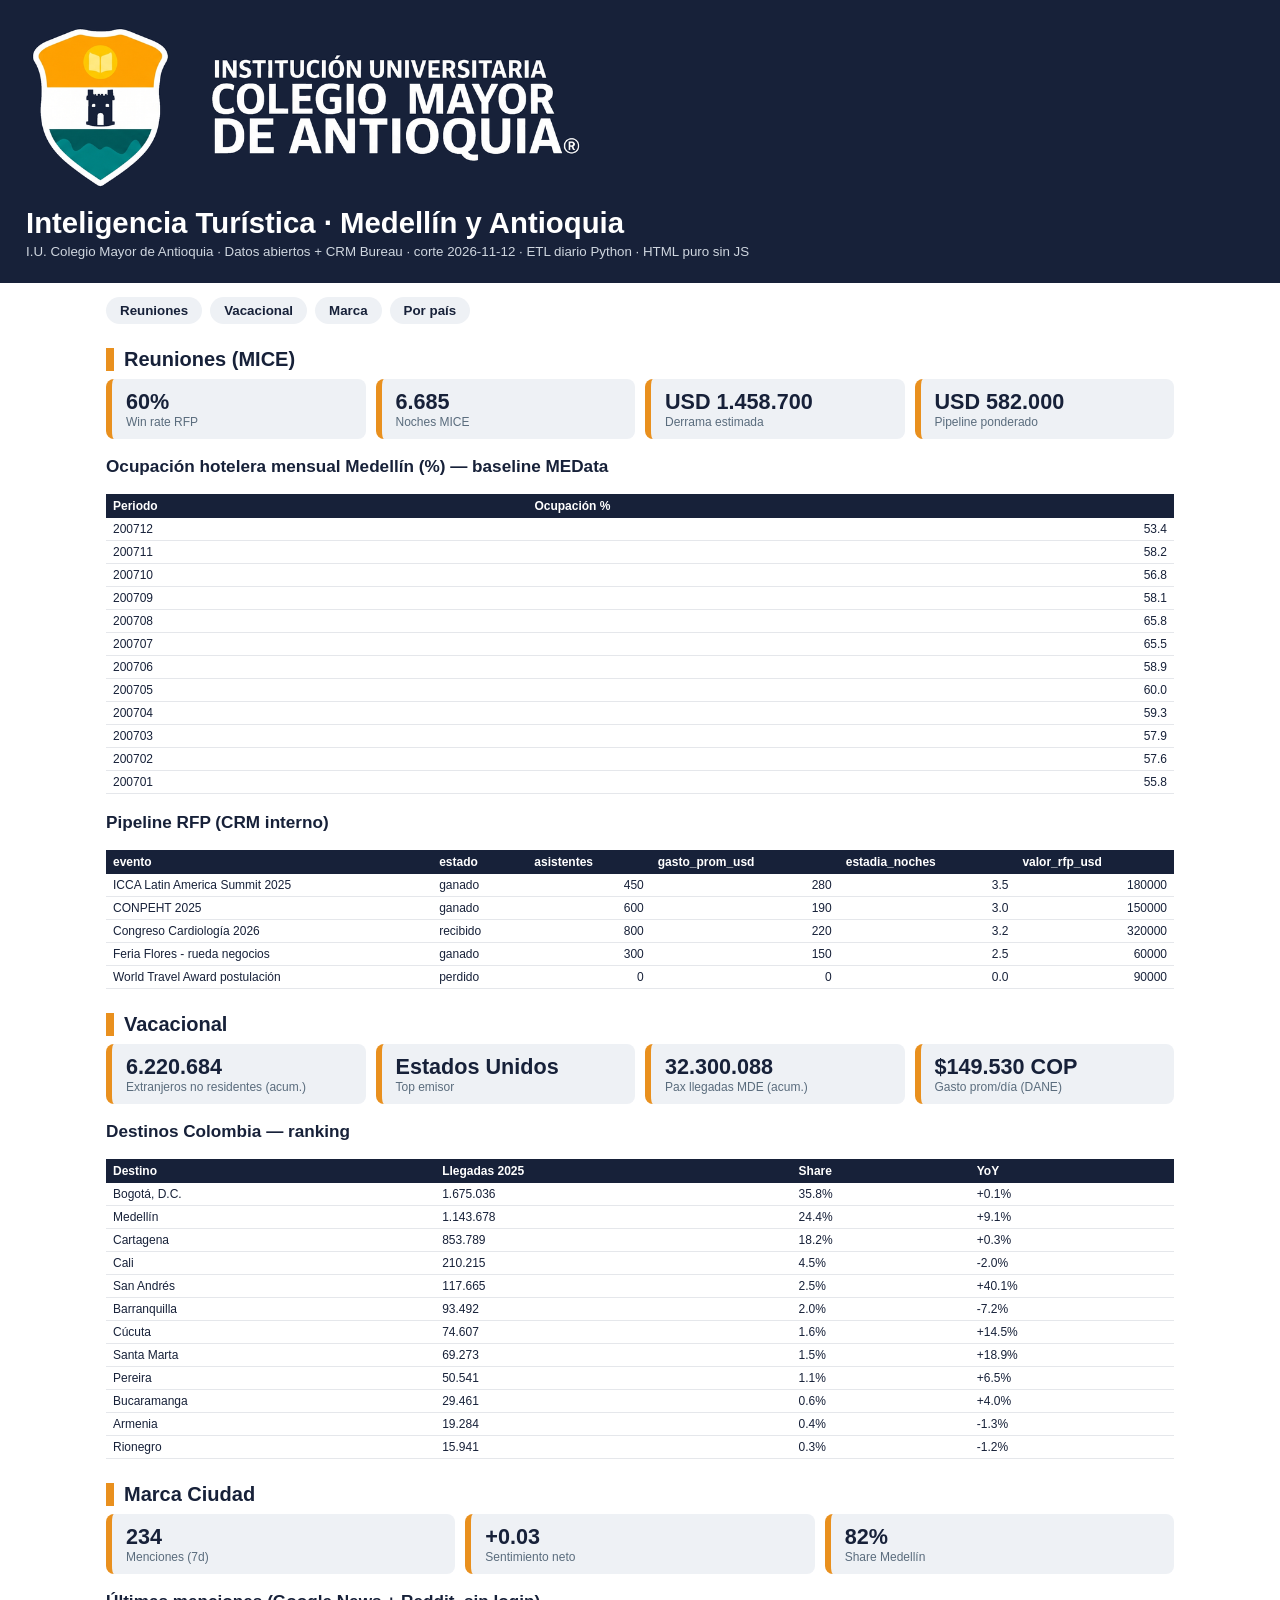
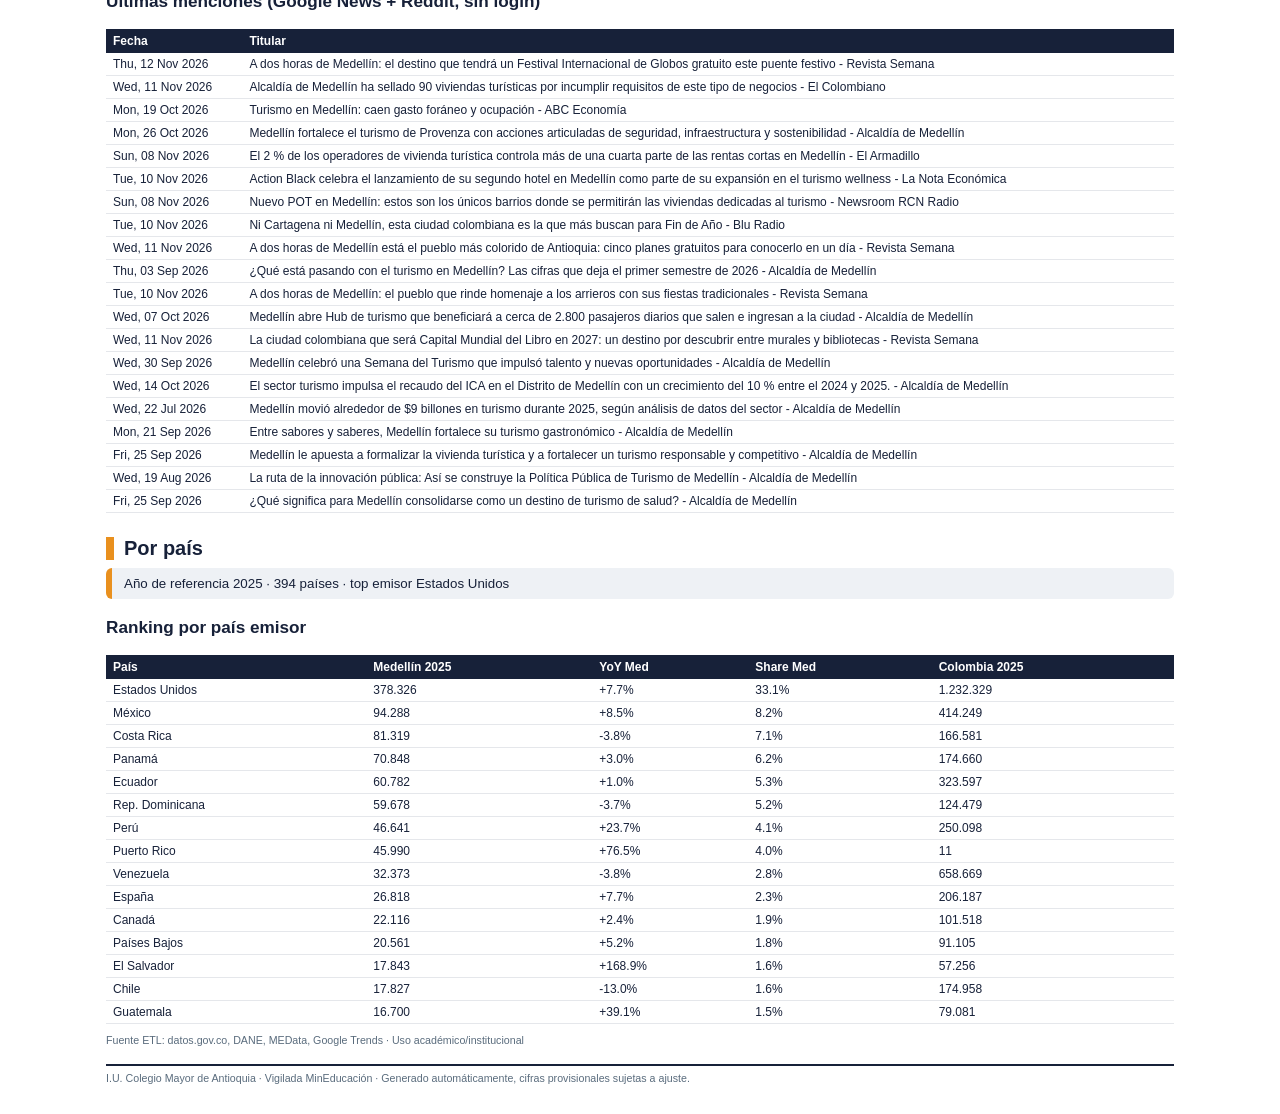
==== commit 7060c69e: "data(etl): daily 2026-11-12" ====
--- a/etl-bureau/dashboard/index.html
+++ b/etl-bureau/dashboard/index.html
@@ -3,7 +3,7 @@
 <head>
 <meta charset="UTF-8">
 <meta name="viewport" content="width=device-width, initial-scale=1.0">
-<title>Bureau Medellín · Tablero 2026-11-11</title>
+<title>Bureau Medellín · Tablero 2026-11-12</title>
 <style>:root{--navy:#172139;--teal:#00AEAC;--orange:#E9901E;--lime:#B4C42C;--teal2:#108181;--yellow:#FBBB28;--mut:#5A6C7D}
 *{box-sizing:border-box}body{font-family:Montserrat,Arial,sans-serif;color:var(--navy);margin:0;background:#fff;font-size:11pt}
 @page{size:A4;margin:14mm 12mm}header{background:var(--navy);color:#fff;padding:22px 26px}
@@ -26,14 +26,14 @@
 <header>
 <img src="assets/logo_colmayor_navy.png" alt="I.U. Colegio Mayor de Antioquia">
 <h1>Inteligencia Turística · Medellín y Antioquia</h1>
-<p>I.U. Colegio Mayor de Antioquia · Datos abiertos + CRM Bureau · corte 2026-11-11 · ETL diario Python · HTML puro sin JS</p>
+<p>I.U. Colegio Mayor de Antioquia · Datos abiertos + CRM Bureau · corte 2026-11-12 · ETL diario Python · HTML puro sin JS</p>
 </header>
 <main>
 <nav class="toc"><a href="#mice">Reuniones</a><a href="#vac">Vacacional</a><a href="#marca">Marca</a><a href="#pais">Por país</a></nav>
 <h2 id="mice">Reuniones (MICE)</h2><div class="sec"><div class="kpis"><div class="kpi"><div class="v">60%</div><div class="l">Win rate RFP</div></div><div class="kpi"><div class="v">6.685</div><div class="l">Noches MICE</div></div><div class="kpi"><div class="v">USD 1.458.700</div><div class="l">Derrama estimada</div></div><div class="kpi"><div class="v">USD 582.000</div><div class="l">Pipeline ponderado</div></div></div><h3>Ocupación hotelera mensual Medellín (%) — baseline MEData</h3><table><tr><th>Periodo</th><th>Ocupación %</th></tr><tr><td>200712</td><td class="num">53.4</td></tr><tr><td>200711</td><td class="num">58.2</td></tr><tr><td>200710</td><td class="num">56.8</td></tr><tr><td>200709</td><td class="num">58.1</td></tr><tr><td>200708</td><td class="num">65.8</td></tr><tr><td>200707</td><td class="num">65.5</td></tr><tr><td>200706</td><td class="num">58.9</td></tr><tr><td>200705</td><td class="num">60.0</td></tr><tr><td>200704</td><td class="num">59.3</td></tr><tr><td>200703</td><td class="num">57.9</td></tr><tr><td>200702</td><td class="num">57.6</td></tr><tr><td>200701</td><td class="num">55.8</td></tr></table><h3>Pipeline RFP (CRM interno)</h3><table><tr><th>evento</th><th>estado</th><th>asistentes</th><th>gasto_prom_usd</th><th>estadia_noches</th><th>valor_rfp_usd</th></tr><tr><td>ICCA Latin America Summit 2025</td><td>ganado</td><td class="num">450</td><td class="num">280</td><td class="num">3.5</td><td class="num">180000</td></tr><tr><td>CONPEHT 2025</td><td>ganado</td><td class="num">600</td><td class="num">190</td><td class="num">3.0</td><td class="num">150000</td></tr><tr><td>Congreso Cardiología 2026</td><td>recibido</td><td class="num">800</td><td class="num">220</td><td class="num">3.2</td><td class="num">320000</td></tr><tr><td>Feria Flores - rueda negocios</td><td>ganado</td><td class="num">300</td><td class="num">150</td><td class="num">2.5</td><td class="num">60000</td></tr><tr><td>World Travel Award postulación</td><td>perdido</td><td class="num">0</td><td class="num">0</td><td class="num">0.0</td><td class="num">90000</td></tr></table></div>
-<h2 id="vac">Vacacional</h2><div class="sec"><div class="kpis"><div class="kpi"><div class="v">6.220.684</div><div class="l">Extranjeros no residentes (acum.)</div></div><div class="kpi"><div class="v">Estados Unidos</div><div class="l">Top emisor</div></div><div class="kpi"><div class="v">32.300.088</div><div class="l">Pax llegadas MDE (acum.)</div></div><div class="kpi"><div class="v">$149.530 COP</div><div class="l">Gasto prom/día (DANE)</div></div></div></div>
-<h2 id="marca">Marca Ciudad</h2><div class="sec"><div class="kpis"><div class="kpi"><div class="v">240</div><div class="l">Menciones (7d)</div></div><div class="kpi"><div class="v">+0.04</div><div class="l">Sentimiento neto</div></div><div class="kpi"><div class="v">82%</div><div class="l">Share Medellín</div></div></div><h3>Últimas menciones (Google News + Reddit, sin login)</h3><table><tr><th>Fecha</th><th>Titular</th></tr><tr><td>Tue, 10 Nov 2026</td><td>Medellín comparte sus estrategias de promoción turística en Stratcom 2026 - Alcaldía de Medellín</td></tr><tr><td>Wed, 11 Nov 2026</td><td>Alcaldía de Medellín ha sellado 90 viviendas turísticas por incumplir requisitos de este tipo de negocios | El Colombiano - El Colombiano</td></tr><tr><td>Tue, 10 Nov 2026</td><td>Medellín rediseña su narrativa turística para mostrar sus territorios lejos de los estereotipos - Caracol Radio</td></tr><tr><td>Wed, 11 Nov 2026</td><td>A dos horas de Medellín está el pueblo más colorido de Antioquia: cinco planes gratuitos para conocerlo en un día - Revista Semana</td></tr><tr><td>Tue, 10 Nov 2026</td><td>Empresarios de Guatapé buscan nuevos mercados en Medellín - MiOriente</td></tr><tr><td>Tue, 10 Nov 2026</td><td>Ni Cartagena ni Medellín, esta ciudad colombiana es la que más buscan para Fin de Año - Blu Radio</td></tr><tr><td>Tue, 10 Nov 2026</td><td>Parque Lleras, de la cima del turismo de Medellín al grito de auxilio para no desaparecer - Minuto30</td></tr><tr><td>Wed, 11 Nov 2026</td><td>Empresarios de Guatapé presentaron su oferta turística a agencias y operadores en Medellín - La Prensa Oriente</td></tr><tr><td>Mon, 09 Nov 2026</td><td>Turismo en Medellín 2027: más visitantes, menos gasto - ABC Economía</td></tr><tr><td>Sun, 08 Nov 2026</td><td>El 2 % de los operadores de vivienda turística controla más de una cuarta parte de las rentas cortas en Medellín - El Armadillo</td></tr><tr><td>Sun, 08 Nov 2026</td><td>Nuevo POT en Medellín: estos son los únicos barrios donde se permitirán las viviendas dedicadas al turismo - Newsroom RCN Radio</td></tr><tr><td>Wed, 11 Nov 2026</td><td>La ciudad colombiana que será Capital Mundial del Libro en 2027: un destino por descubrir entre murales y bibliotecas - Revista Semana</td></tr><tr><td>Mon, 19 Oct 2026</td><td>Turismo en Medellín: caen gasto foráneo y ocupación - ABC Economía</td></tr><tr><td>Mon, 26 Oct 2026</td><td>Medellín fortalece el turismo de Provenza con acciones articuladas de seguridad, infraestructura y sostenibilidad - Alcaldía de Medellín</td></tr><tr><td>Thu, 03 Sep 2026</td><td>¿Qué está pasando con el turismo en Medellín? Las cifras que deja el primer semestre de 2026 - Alcaldía de Medellín</td></tr><tr><td>Sat, 07 Nov 2026</td><td>A una hora de Medellín: el rincón donde las empanadas, los dulces y los postres son un manjar y tienen su propia fiesta - Revista Semana</td></tr><tr><td>Wed, 14 Oct 2026</td><td>El sector turismo impulsa el recaudo del ICA en el Distrito de Medellín con un crecimiento del 10 % entre el 2024 y 2025. - Alcaldía de Medellín</td></tr><tr><td>Wed, 30 Sep 2026</td><td>Medellín celebró una Semana del Turismo que impulsó talento y nuevas oportunidades - Alcaldía de Medellín</td></tr><tr><td>Wed, 07 Oct 2026</td><td>Medellín abre Hub de turismo que beneficiará a cerca de 2.800 pasajeros diarios que salen e ingresan a la ciudad - Alcaldía de Medellín</td></tr><tr><td>Wed, 22 Jul 2026</td><td>Medellín movió alrededor de $9 billones en turismo durante 2025, según análisis de datos del sector - Alcaldía de Medellín</td></tr></table></div>
-<h2 id="pais">Por país</h2><div class="sec"><p class="bul">Año de referencia 2025 · 367 países · top emisor Estados Unidos</p><h3>Ranking por país emisor</h3><table><tr><th>País</th><th>Medellín 2025</th><th>YoY Med</th><th>Share Med</th><th>Colombia 2025</th></tr><tr><td>Estados Unidos</td><td>378.326</td><td>+7.7%</td><td>33.1%</td><td>1.232.329</td></tr><tr><td>México</td><td>94.288</td><td>+8.5%</td><td>8.2%</td><td>414.249</td></tr><tr><td>Costa Rica</td><td>81.319</td><td>-3.8%</td><td>7.1%</td><td>166.581</td></tr><tr><td>Panamá</td><td>70.848</td><td>+3.0%</td><td>6.2%</td><td>174.660</td></tr><tr><td>Ecuador</td><td>60.782</td><td>+1.0%</td><td>5.3%</td><td>323.597</td></tr><tr><td>Rep. Dominicana</td><td>59.678</td><td>-3.7%</td><td>5.2%</td><td>124.479</td></tr><tr><td>Perú</td><td>46.641</td><td>+23.7%</td><td>4.1%</td><td>250.098</td></tr><tr><td>Puerto Rico</td><td>45.990</td><td>+76.5%</td><td>4.0%</td><td>11</td></tr><tr><td>Venezuela</td><td>32.373</td><td>-3.8%</td><td>2.8%</td><td>658.669</td></tr><tr><td>España</td><td>26.818</td><td>+7.7%</td><td>2.3%</td><td>206.187</td></tr><tr><td>Canadá</td><td>22.116</td><td>+2.4%</td><td>1.9%</td><td>101.518</td></tr><tr><td>Países Bajos</td><td>20.561</td><td>+5.2%</td><td>1.8%</td><td>91.105</td></tr><tr><td>El Salvador</td><td>17.843</td><td>+168.9%</td><td>1.6%</td><td>57.256</td></tr><tr><td>Chile</td><td>17.827</td><td>-13.0%</td><td>1.6%</td><td>174.958</td></tr><tr><td>Guatemala</td><td>16.700</td><td>+39.1%</td><td>1.5%</td><td>79.081</td></tr></table></div>
+<h2 id="vac">Vacacional</h2><div class="sec"><div class="kpis"><div class="kpi"><div class="v">6.220.684</div><div class="l">Extranjeros no residentes (acum.)</div></div><div class="kpi"><div class="v">Estados Unidos</div><div class="l">Top emisor</div></div><div class="kpi"><div class="v">32.300.088</div><div class="l">Pax llegadas MDE (acum.)</div></div><div class="kpi"><div class="v">$149.530 COP</div><div class="l">Gasto prom/día (DANE)</div></div></div><h3>Destinos Colombia — ranking</h3><table><tr><th>Destino</th><th>Llegadas 2025</th><th>Share</th><th>YoY</th></tr><tr><td>Bogotá, D.C.</td><td>1.675.036</td><td>35.8%</td><td>+0.1%</td></tr><tr><td>Medellín</td><td>1.143.678</td><td>24.4%</td><td>+9.1%</td></tr><tr><td>Cartagena</td><td>853.789</td><td>18.2%</td><td>+0.3%</td></tr><tr><td>Cali</td><td>210.215</td><td>4.5%</td><td>-2.0%</td></tr><tr><td>San Andrés</td><td>117.665</td><td>2.5%</td><td>+40.1%</td></tr><tr><td>Barranquilla</td><td>93.492</td><td>2.0%</td><td>-7.2%</td></tr><tr><td>Cúcuta</td><td>74.607</td><td>1.6%</td><td>+14.5%</td></tr><tr><td>Santa Marta</td><td>69.273</td><td>1.5%</td><td>+18.9%</td></tr><tr><td>Pereira</td><td>50.541</td><td>1.1%</td><td>+6.5%</td></tr><tr><td>Bucaramanga</td><td>29.461</td><td>0.6%</td><td>+4.0%</td></tr><tr><td>Armenia</td><td>19.284</td><td>0.4%</td><td>-1.3%</td></tr><tr><td>Rionegro</td><td>15.941</td><td>0.3%</td><td>-1.2%</td></tr></table></div>
+<h2 id="marca">Marca Ciudad</h2><div class="sec"><div class="kpis"><div class="kpi"><div class="v">234</div><div class="l">Menciones (7d)</div></div><div class="kpi"><div class="v">+0.03</div><div class="l">Sentimiento neto</div></div><div class="kpi"><div class="v">82%</div><div class="l">Share Medellín</div></div></div><h3>Últimas menciones (Google News + Reddit, sin login)</h3><table><tr><th>Fecha</th><th>Titular</th></tr><tr><td>Thu, 12 Nov 2026</td><td>A dos horas de Medellín: el destino que tendrá un Festival Internacional de Globos gratuito este puente festivo - Revista Semana</td></tr><tr><td>Wed, 11 Nov 2026</td><td>Alcaldía de Medellín ha sellado 90 viviendas turísticas por incumplir requisitos de este tipo de negocios - El Colombiano</td></tr><tr><td>Mon, 19 Oct 2026</td><td>Turismo en Medellín: caen gasto foráneo y ocupación - ABC Economía</td></tr><tr><td>Mon, 26 Oct 2026</td><td>Medellín fortalece el turismo de Provenza con acciones articuladas de seguridad, infraestructura y sostenibilidad - Alcaldía de Medellín</td></tr><tr><td>Sun, 08 Nov 2026</td><td>El 2 % de los operadores de vivienda turística controla más de una cuarta parte de las rentas cortas en Medellín - El Armadillo</td></tr><tr><td>Tue, 10 Nov 2026</td><td>Action Black celebra el lanzamiento de su segundo hotel en Medellín como parte de su expansión en el turismo wellness - La Nota Económica</td></tr><tr><td>Sun, 08 Nov 2026</td><td>Nuevo POT en Medellín: estos son los únicos barrios donde se permitirán las viviendas dedicadas al turismo - Newsroom RCN Radio</td></tr><tr><td>Tue, 10 Nov 2026</td><td>Ni Cartagena ni Medellín, esta ciudad colombiana es la que más buscan para Fin de Año - Blu Radio</td></tr><tr><td>Wed, 11 Nov 2026</td><td>A dos horas de Medellín está el pueblo más colorido de Antioquia: cinco planes gratuitos para conocerlo en un día - Revista Semana</td></tr><tr><td>Thu, 03 Sep 2026</td><td>¿Qué está pasando con el turismo en Medellín? Las cifras que deja el primer semestre de 2026 - Alcaldía de Medellín</td></tr><tr><td>Tue, 10 Nov 2026</td><td>A dos horas de Medellín: el pueblo que rinde homenaje a los arrieros con sus fiestas tradicionales - Revista Semana</td></tr><tr><td>Wed, 07 Oct 2026</td><td>Medellín abre Hub de turismo que beneficiará a cerca de 2.800 pasajeros diarios que salen e ingresan a la ciudad - Alcaldía de Medellín</td></tr><tr><td>Wed, 11 Nov 2026</td><td>La ciudad colombiana que será Capital Mundial del Libro en 2027: un destino por descubrir entre murales y bibliotecas - Revista Semana</td></tr><tr><td>Wed, 30 Sep 2026</td><td>Medellín celebró una Semana del Turismo que impulsó talento y nuevas oportunidades - Alcaldía de Medellín</td></tr><tr><td>Wed, 14 Oct 2026</td><td>El sector turismo impulsa el recaudo del ICA en el Distrito de Medellín con un crecimiento del 10 % entre el 2024 y 2025. - Alcaldía de Medellín</td></tr><tr><td>Wed, 22 Jul 2026</td><td>Medellín movió alrededor de $9 billones en turismo durante 2025, según análisis de datos del sector - Alcaldía de Medellín</td></tr><tr><td>Mon, 21 Sep 2026</td><td>Entre sabores y saberes, Medellín fortalece su turismo gastronómico - Alcaldía de Medellín</td></tr><tr><td>Fri, 25 Sep 2026</td><td>Medellín le apuesta a formalizar la vivienda turística y a fortalecer un turismo responsable y competitivo - Alcaldía de Medellín</td></tr><tr><td>Wed, 19 Aug 2026</td><td>La ruta de la innovación pública: Así se construye la Política Pública de Turismo de Medellín - Alcaldía de Medellín</td></tr><tr><td>Fri, 25 Sep 2026</td><td>¿Qué significa para Medellín consolidarse como un destino de turismo de salud? - Alcaldía de Medellín</td></tr></table></div>
+<h2 id="pais">Por país</h2><div class="sec"><p class="bul">Año de referencia 2025 · 394 países · top emisor Estados Unidos</p><h3>Ranking por país emisor</h3><table><tr><th>País</th><th>Medellín 2025</th><th>YoY Med</th><th>Share Med</th><th>Colombia 2025</th></tr><tr><td>Estados Unidos</td><td>378.326</td><td>+7.7%</td><td>33.1%</td><td>1.232.329</td></tr><tr><td>México</td><td>94.288</td><td>+8.5%</td><td>8.2%</td><td>414.249</td></tr><tr><td>Costa Rica</td><td>81.319</td><td>-3.8%</td><td>7.1%</td><td>166.581</td></tr><tr><td>Panamá</td><td>70.848</td><td>+3.0%</td><td>6.2%</td><td>174.660</td></tr><tr><td>Ecuador</td><td>60.782</td><td>+1.0%</td><td>5.3%</td><td>323.597</td></tr><tr><td>Rep. Dominicana</td><td>59.678</td><td>-3.7%</td><td>5.2%</td><td>124.479</td></tr><tr><td>Perú</td><td>46.641</td><td>+23.7%</td><td>4.1%</td><td>250.098</td></tr><tr><td>Puerto Rico</td><td>45.990</td><td>+76.5%</td><td>4.0%</td><td>11</td></tr><tr><td>Venezuela</td><td>32.373</td><td>-3.8%</td><td>2.8%</td><td>658.669</td></tr><tr><td>España</td><td>26.818</td><td>+7.7%</td><td>2.3%</td><td>206.187</td></tr><tr><td>Canadá</td><td>22.116</td><td>+2.4%</td><td>1.9%</td><td>101.518</td></tr><tr><td>Países Bajos</td><td>20.561</td><td>+5.2%</td><td>1.8%</td><td>91.105</td></tr><tr><td>El Salvador</td><td>17.843</td><td>+168.9%</td><td>1.6%</td><td>57.256</td></tr><tr><td>Chile</td><td>17.827</td><td>-13.0%</td><td>1.6%</td><td>174.958</td></tr><tr><td>Guatemala</td><td>16.700</td><td>+39.1%</td><td>1.5%</td><td>79.081</td></tr></table></div>
 <p class="src">Fuente ETL: datos.gov.co, DANE, MEData, Google Trends · Uso académico/institucional</p>
 <div class="foot">I.U. Colegio Mayor de Antioquia · Vigilada MinEducación · Generado automáticamente, cifras provisionales sujetas a ajuste.</div>
 </main>
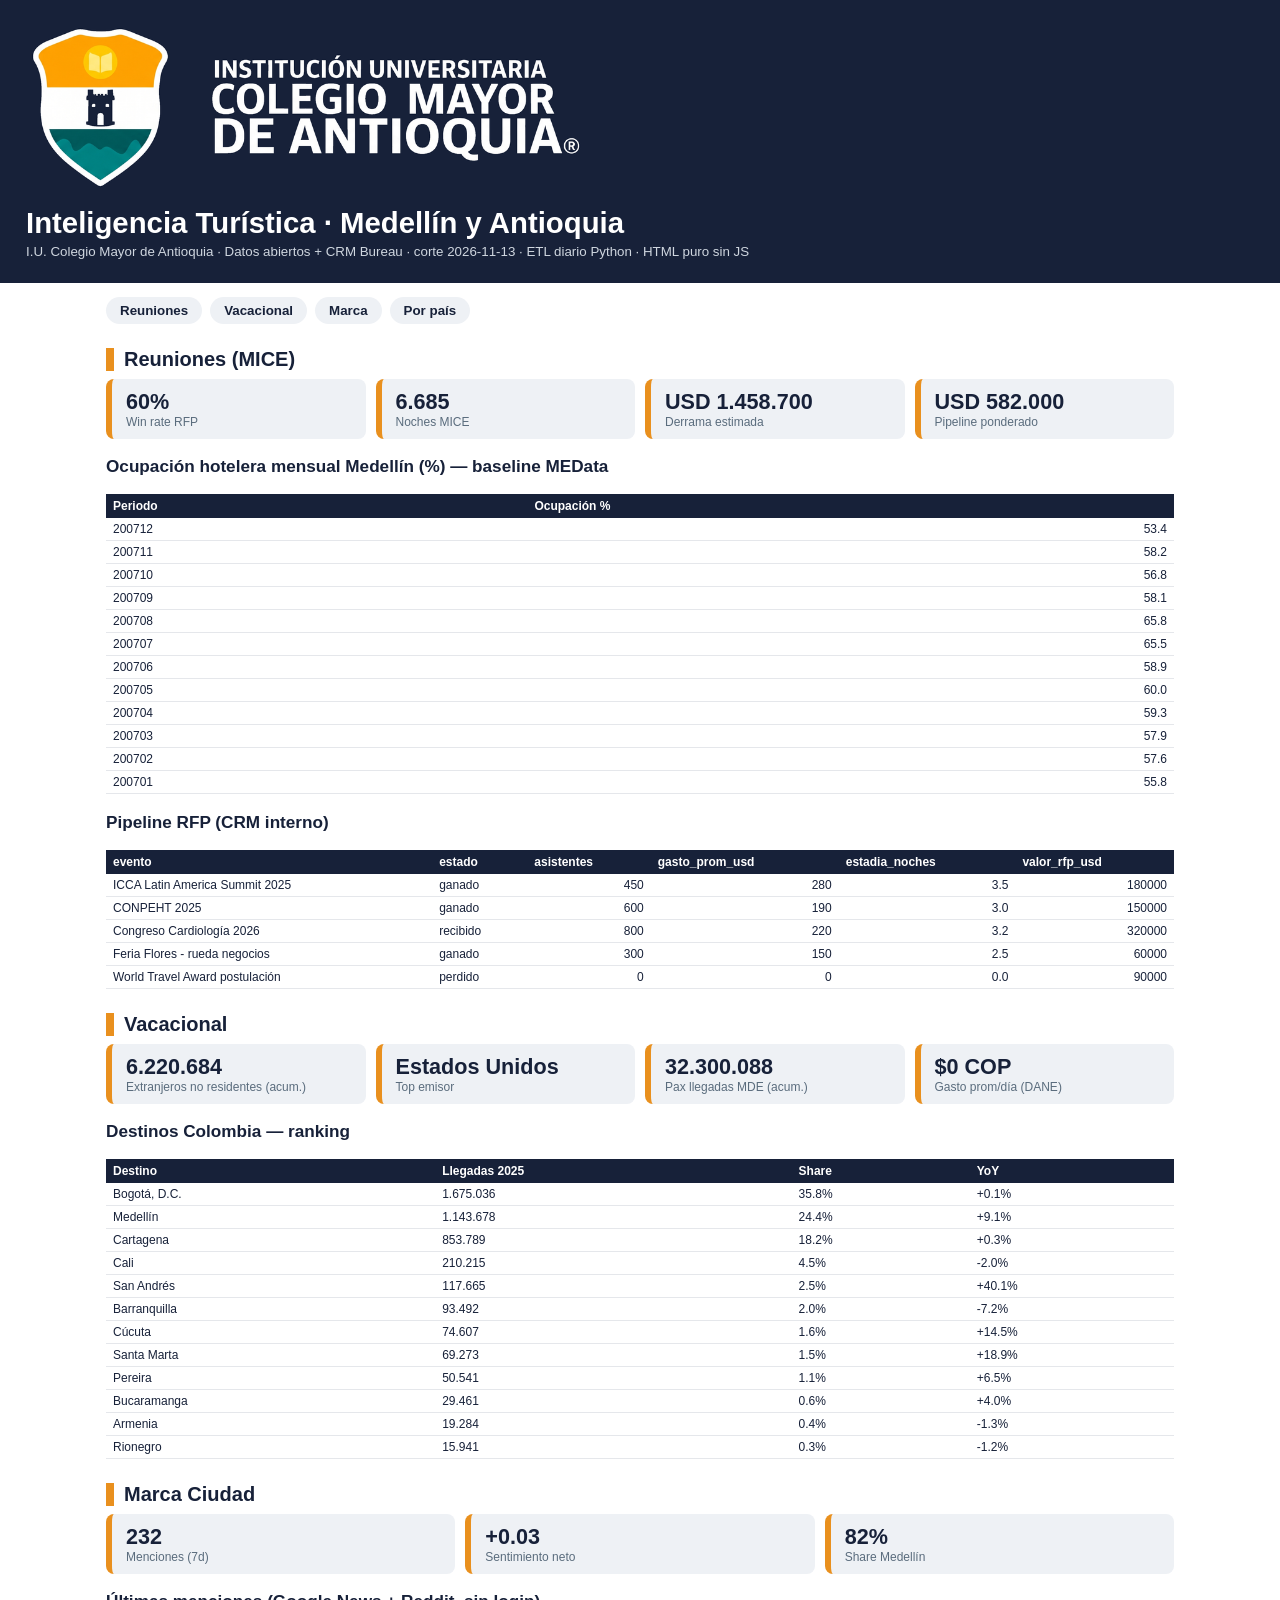
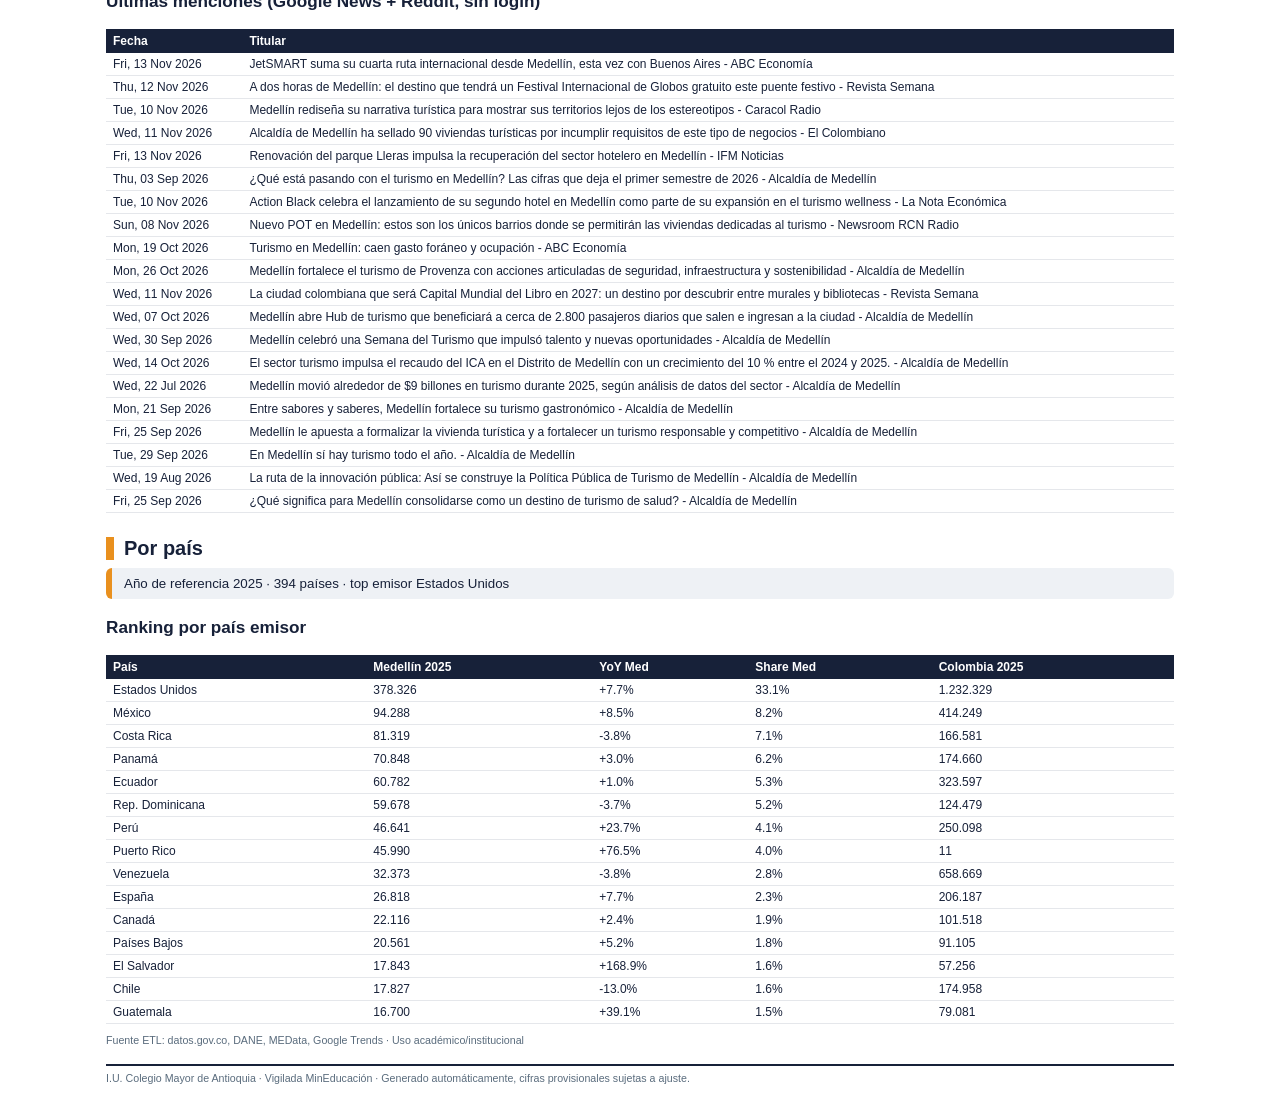
==== commit a5baa7f6: "data(etl): daily 2026-11-13" ====
--- a/etl-bureau/dashboard/index.html
+++ b/etl-bureau/dashboard/index.html
@@ -3,7 +3,7 @@
 <head>
 <meta charset="UTF-8">
 <meta name="viewport" content="width=device-width, initial-scale=1.0">
-<title>Bureau Medellín · Tablero 2026-11-12</title>
+<title>Bureau Medellín · Tablero 2026-11-13</title>
 <style>:root{--navy:#172139;--teal:#00AEAC;--orange:#E9901E;--lime:#B4C42C;--teal2:#108181;--yellow:#FBBB28;--mut:#5A6C7D}
 *{box-sizing:border-box}body{font-family:Montserrat,Arial,sans-serif;color:var(--navy);margin:0;background:#fff;font-size:11pt}
 @page{size:A4;margin:14mm 12mm}header{background:var(--navy);color:#fff;padding:22px 26px}
@@ -26,13 +26,13 @@
 <header>
 <img src="assets/logo_colmayor_navy.png" alt="I.U. Colegio Mayor de Antioquia">
 <h1>Inteligencia Turística · Medellín y Antioquia</h1>
-<p>I.U. Colegio Mayor de Antioquia · Datos abiertos + CRM Bureau · corte 2026-11-12 · ETL diario Python · HTML puro sin JS</p>
+<p>I.U. Colegio Mayor de Antioquia · Datos abiertos + CRM Bureau · corte 2026-11-13 · ETL diario Python · HTML puro sin JS</p>
 </header>
 <main>
 <nav class="toc"><a href="#mice">Reuniones</a><a href="#vac">Vacacional</a><a href="#marca">Marca</a><a href="#pais">Por país</a></nav>
 <h2 id="mice">Reuniones (MICE)</h2><div class="sec"><div class="kpis"><div class="kpi"><div class="v">60%</div><div class="l">Win rate RFP</div></div><div class="kpi"><div class="v">6.685</div><div class="l">Noches MICE</div></div><div class="kpi"><div class="v">USD 1.458.700</div><div class="l">Derrama estimada</div></div><div class="kpi"><div class="v">USD 582.000</div><div class="l">Pipeline ponderado</div></div></div><h3>Ocupación hotelera mensual Medellín (%) — baseline MEData</h3><table><tr><th>Periodo</th><th>Ocupación %</th></tr><tr><td>200712</td><td class="num">53.4</td></tr><tr><td>200711</td><td class="num">58.2</td></tr><tr><td>200710</td><td class="num">56.8</td></tr><tr><td>200709</td><td class="num">58.1</td></tr><tr><td>200708</td><td class="num">65.8</td></tr><tr><td>200707</td><td class="num">65.5</td></tr><tr><td>200706</td><td class="num">58.9</td></tr><tr><td>200705</td><td class="num">60.0</td></tr><tr><td>200704</td><td class="num">59.3</td></tr><tr><td>200703</td><td class="num">57.9</td></tr><tr><td>200702</td><td class="num">57.6</td></tr><tr><td>200701</td><td class="num">55.8</td></tr></table><h3>Pipeline RFP (CRM interno)</h3><table><tr><th>evento</th><th>estado</th><th>asistentes</th><th>gasto_prom_usd</th><th>estadia_noches</th><th>valor_rfp_usd</th></tr><tr><td>ICCA Latin America Summit 2025</td><td>ganado</td><td class="num">450</td><td class="num">280</td><td class="num">3.5</td><td class="num">180000</td></tr><tr><td>CONPEHT 2025</td><td>ganado</td><td class="num">600</td><td class="num">190</td><td class="num">3.0</td><td class="num">150000</td></tr><tr><td>Congreso Cardiología 2026</td><td>recibido</td><td class="num">800</td><td class="num">220</td><td class="num">3.2</td><td class="num">320000</td></tr><tr><td>Feria Flores - rueda negocios</td><td>ganado</td><td class="num">300</td><td class="num">150</td><td class="num">2.5</td><td class="num">60000</td></tr><tr><td>World Travel Award postulación</td><td>perdido</td><td class="num">0</td><td class="num">0</td><td class="num">0.0</td><td class="num">90000</td></tr></table></div>
-<h2 id="vac">Vacacional</h2><div class="sec"><div class="kpis"><div class="kpi"><div class="v">6.220.684</div><div class="l">Extranjeros no residentes (acum.)</div></div><div class="kpi"><div class="v">Estados Unidos</div><div class="l">Top emisor</div></div><div class="kpi"><div class="v">32.300.088</div><div class="l">Pax llegadas MDE (acum.)</div></div><div class="kpi"><div class="v">$149.530 COP</div><div class="l">Gasto prom/día (DANE)</div></div></div><h3>Destinos Colombia — ranking</h3><table><tr><th>Destino</th><th>Llegadas 2025</th><th>Share</th><th>YoY</th></tr><tr><td>Bogotá, D.C.</td><td>1.675.036</td><td>35.8%</td><td>+0.1%</td></tr><tr><td>Medellín</td><td>1.143.678</td><td>24.4%</td><td>+9.1%</td></tr><tr><td>Cartagena</td><td>853.789</td><td>18.2%</td><td>+0.3%</td></tr><tr><td>Cali</td><td>210.215</td><td>4.5%</td><td>-2.0%</td></tr><tr><td>San Andrés</td><td>117.665</td><td>2.5%</td><td>+40.1%</td></tr><tr><td>Barranquilla</td><td>93.492</td><td>2.0%</td><td>-7.2%</td></tr><tr><td>Cúcuta</td><td>74.607</td><td>1.6%</td><td>+14.5%</td></tr><tr><td>Santa Marta</td><td>69.273</td><td>1.5%</td><td>+18.9%</td></tr><tr><td>Pereira</td><td>50.541</td><td>1.1%</td><td>+6.5%</td></tr><tr><td>Bucaramanga</td><td>29.461</td><td>0.6%</td><td>+4.0%</td></tr><tr><td>Armenia</td><td>19.284</td><td>0.4%</td><td>-1.3%</td></tr><tr><td>Rionegro</td><td>15.941</td><td>0.3%</td><td>-1.2%</td></tr></table></div>
-<h2 id="marca">Marca Ciudad</h2><div class="sec"><div class="kpis"><div class="kpi"><div class="v">234</div><div class="l">Menciones (7d)</div></div><div class="kpi"><div class="v">+0.03</div><div class="l">Sentimiento neto</div></div><div class="kpi"><div class="v">82%</div><div class="l">Share Medellín</div></div></div><h3>Últimas menciones (Google News + Reddit, sin login)</h3><table><tr><th>Fecha</th><th>Titular</th></tr><tr><td>Thu, 12 Nov 2026</td><td>A dos horas de Medellín: el destino que tendrá un Festival Internacional de Globos gratuito este puente festivo - Revista Semana</td></tr><tr><td>Wed, 11 Nov 2026</td><td>Alcaldía de Medellín ha sellado 90 viviendas turísticas por incumplir requisitos de este tipo de negocios - El Colombiano</td></tr><tr><td>Mon, 19 Oct 2026</td><td>Turismo en Medellín: caen gasto foráneo y ocupación - ABC Economía</td></tr><tr><td>Mon, 26 Oct 2026</td><td>Medellín fortalece el turismo de Provenza con acciones articuladas de seguridad, infraestructura y sostenibilidad - Alcaldía de Medellín</td></tr><tr><td>Sun, 08 Nov 2026</td><td>El 2 % de los operadores de vivienda turística controla más de una cuarta parte de las rentas cortas en Medellín - El Armadillo</td></tr><tr><td>Tue, 10 Nov 2026</td><td>Action Black celebra el lanzamiento de su segundo hotel en Medellín como parte de su expansión en el turismo wellness - La Nota Económica</td></tr><tr><td>Sun, 08 Nov 2026</td><td>Nuevo POT en Medellín: estos son los únicos barrios donde se permitirán las viviendas dedicadas al turismo - Newsroom RCN Radio</td></tr><tr><td>Tue, 10 Nov 2026</td><td>Ni Cartagena ni Medellín, esta ciudad colombiana es la que más buscan para Fin de Año - Blu Radio</td></tr><tr><td>Wed, 11 Nov 2026</td><td>A dos horas de Medellín está el pueblo más colorido de Antioquia: cinco planes gratuitos para conocerlo en un día - Revista Semana</td></tr><tr><td>Thu, 03 Sep 2026</td><td>¿Qué está pasando con el turismo en Medellín? Las cifras que deja el primer semestre de 2026 - Alcaldía de Medellín</td></tr><tr><td>Tue, 10 Nov 2026</td><td>A dos horas de Medellín: el pueblo que rinde homenaje a los arrieros con sus fiestas tradicionales - Revista Semana</td></tr><tr><td>Wed, 07 Oct 2026</td><td>Medellín abre Hub de turismo que beneficiará a cerca de 2.800 pasajeros diarios que salen e ingresan a la ciudad - Alcaldía de Medellín</td></tr><tr><td>Wed, 11 Nov 2026</td><td>La ciudad colombiana que será Capital Mundial del Libro en 2027: un destino por descubrir entre murales y bibliotecas - Revista Semana</td></tr><tr><td>Wed, 30 Sep 2026</td><td>Medellín celebró una Semana del Turismo que impulsó talento y nuevas oportunidades - Alcaldía de Medellín</td></tr><tr><td>Wed, 14 Oct 2026</td><td>El sector turismo impulsa el recaudo del ICA en el Distrito de Medellín con un crecimiento del 10 % entre el 2024 y 2025. - Alcaldía de Medellín</td></tr><tr><td>Wed, 22 Jul 2026</td><td>Medellín movió alrededor de $9 billones en turismo durante 2025, según análisis de datos del sector - Alcaldía de Medellín</td></tr><tr><td>Mon, 21 Sep 2026</td><td>Entre sabores y saberes, Medellín fortalece su turismo gastronómico - Alcaldía de Medellín</td></tr><tr><td>Fri, 25 Sep 2026</td><td>Medellín le apuesta a formalizar la vivienda turística y a fortalecer un turismo responsable y competitivo - Alcaldía de Medellín</td></tr><tr><td>Wed, 19 Aug 2026</td><td>La ruta de la innovación pública: Así se construye la Política Pública de Turismo de Medellín - Alcaldía de Medellín</td></tr><tr><td>Fri, 25 Sep 2026</td><td>¿Qué significa para Medellín consolidarse como un destino de turismo de salud? - Alcaldía de Medellín</td></tr></table></div>
+<h2 id="vac">Vacacional</h2><div class="sec"><div class="kpis"><div class="kpi"><div class="v">6.220.684</div><div class="l">Extranjeros no residentes (acum.)</div></div><div class="kpi"><div class="v">Estados Unidos</div><div class="l">Top emisor</div></div><div class="kpi"><div class="v">32.300.088</div><div class="l">Pax llegadas MDE (acum.)</div></div><div class="kpi"><div class="v">$0 COP</div><div class="l">Gasto prom/día (DANE)</div></div></div><h3>Destinos Colombia — ranking</h3><table><tr><th>Destino</th><th>Llegadas 2025</th><th>Share</th><th>YoY</th></tr><tr><td>Bogotá, D.C.</td><td>1.675.036</td><td>35.8%</td><td>+0.1%</td></tr><tr><td>Medellín</td><td>1.143.678</td><td>24.4%</td><td>+9.1%</td></tr><tr><td>Cartagena</td><td>853.789</td><td>18.2%</td><td>+0.3%</td></tr><tr><td>Cali</td><td>210.215</td><td>4.5%</td><td>-2.0%</td></tr><tr><td>San Andrés</td><td>117.665</td><td>2.5%</td><td>+40.1%</td></tr><tr><td>Barranquilla</td><td>93.492</td><td>2.0%</td><td>-7.2%</td></tr><tr><td>Cúcuta</td><td>74.607</td><td>1.6%</td><td>+14.5%</td></tr><tr><td>Santa Marta</td><td>69.273</td><td>1.5%</td><td>+18.9%</td></tr><tr><td>Pereira</td><td>50.541</td><td>1.1%</td><td>+6.5%</td></tr><tr><td>Bucaramanga</td><td>29.461</td><td>0.6%</td><td>+4.0%</td></tr><tr><td>Armenia</td><td>19.284</td><td>0.4%</td><td>-1.3%</td></tr><tr><td>Rionegro</td><td>15.941</td><td>0.3%</td><td>-1.2%</td></tr></table></div>
+<h2 id="marca">Marca Ciudad</h2><div class="sec"><div class="kpis"><div class="kpi"><div class="v">232</div><div class="l">Menciones (7d)</div></div><div class="kpi"><div class="v">+0.03</div><div class="l">Sentimiento neto</div></div><div class="kpi"><div class="v">82%</div><div class="l">Share Medellín</div></div></div><h3>Últimas menciones (Google News + Reddit, sin login)</h3><table><tr><th>Fecha</th><th>Titular</th></tr><tr><td>Fri, 13 Nov 2026</td><td>JetSMART suma su cuarta ruta internacional desde Medellín, esta vez con Buenos Aires - ABC Economía</td></tr><tr><td>Thu, 12 Nov 2026</td><td>A dos horas de Medellín: el destino que tendrá un Festival Internacional de Globos gratuito este puente festivo - Revista Semana</td></tr><tr><td>Tue, 10 Nov 2026</td><td>Medellín rediseña su narrativa turística para mostrar sus territorios lejos de los estereotipos - Caracol Radio</td></tr><tr><td>Wed, 11 Nov 2026</td><td>Alcaldía de Medellín ha sellado 90 viviendas turísticas por incumplir requisitos de este tipo de negocios - El Colombiano</td></tr><tr><td>Fri, 13 Nov 2026</td><td>Renovación del parque Lleras impulsa la recuperación del sector hotelero en Medellín - IFM Noticias</td></tr><tr><td>Thu, 03 Sep 2026</td><td>¿Qué está pasando con el turismo en Medellín? Las cifras que deja el primer semestre de 2026 - Alcaldía de Medellín</td></tr><tr><td>Tue, 10 Nov 2026</td><td>Action Black celebra el lanzamiento de su segundo hotel en Medellín como parte de su expansión en el turismo wellness - La Nota Económica</td></tr><tr><td>Sun, 08 Nov 2026</td><td>Nuevo POT en Medellín: estos son los únicos barrios donde se permitirán las viviendas dedicadas al turismo - Newsroom RCN Radio</td></tr><tr><td>Mon, 19 Oct 2026</td><td>Turismo en Medellín: caen gasto foráneo y ocupación - ABC Economía</td></tr><tr><td>Mon, 26 Oct 2026</td><td>Medellín fortalece el turismo de Provenza con acciones articuladas de seguridad, infraestructura y sostenibilidad - Alcaldía de Medellín</td></tr><tr><td>Wed, 11 Nov 2026</td><td>La ciudad colombiana que será Capital Mundial del Libro en 2027: un destino por descubrir entre murales y bibliotecas - Revista Semana</td></tr><tr><td>Wed, 07 Oct 2026</td><td>Medellín abre Hub de turismo que beneficiará a cerca de 2.800 pasajeros diarios que salen e ingresan a la ciudad - Alcaldía de Medellín</td></tr><tr><td>Wed, 30 Sep 2026</td><td>Medellín celebró una Semana del Turismo que impulsó talento y nuevas oportunidades - Alcaldía de Medellín</td></tr><tr><td>Wed, 14 Oct 2026</td><td>El sector turismo impulsa el recaudo del ICA en el Distrito de Medellín con un crecimiento del 10 % entre el 2024 y 2025. - Alcaldía de Medellín</td></tr><tr><td>Wed, 22 Jul 2026</td><td>Medellín movió alrededor de $9 billones en turismo durante 2025, según análisis de datos del sector - Alcaldía de Medellín</td></tr><tr><td>Mon, 21 Sep 2026</td><td>Entre sabores y saberes, Medellín fortalece su turismo gastronómico - Alcaldía de Medellín</td></tr><tr><td>Fri, 25 Sep 2026</td><td>Medellín le apuesta a formalizar la vivienda turística y a fortalecer un turismo responsable y competitivo - Alcaldía de Medellín</td></tr><tr><td>Tue, 29 Sep 2026</td><td>En Medellín sí hay turismo todo el año. - Alcaldía de Medellín</td></tr><tr><td>Wed, 19 Aug 2026</td><td>La ruta de la innovación pública: Así se construye la Política Pública de Turismo de Medellín - Alcaldía de Medellín</td></tr><tr><td>Fri, 25 Sep 2026</td><td>¿Qué significa para Medellín consolidarse como un destino de turismo de salud? - Alcaldía de Medellín</td></tr></table></div>
 <h2 id="pais">Por país</h2><div class="sec"><p class="bul">Año de referencia 2025 · 394 países · top emisor Estados Unidos</p><h3>Ranking por país emisor</h3><table><tr><th>País</th><th>Medellín 2025</th><th>YoY Med</th><th>Share Med</th><th>Colombia 2025</th></tr><tr><td>Estados Unidos</td><td>378.326</td><td>+7.7%</td><td>33.1%</td><td>1.232.329</td></tr><tr><td>México</td><td>94.288</td><td>+8.5%</td><td>8.2%</td><td>414.249</td></tr><tr><td>Costa Rica</td><td>81.319</td><td>-3.8%</td><td>7.1%</td><td>166.581</td></tr><tr><td>Panamá</td><td>70.848</td><td>+3.0%</td><td>6.2%</td><td>174.660</td></tr><tr><td>Ecuador</td><td>60.782</td><td>+1.0%</td><td>5.3%</td><td>323.597</td></tr><tr><td>Rep. Dominicana</td><td>59.678</td><td>-3.7%</td><td>5.2%</td><td>124.479</td></tr><tr><td>Perú</td><td>46.641</td><td>+23.7%</td><td>4.1%</td><td>250.098</td></tr><tr><td>Puerto Rico</td><td>45.990</td><td>+76.5%</td><td>4.0%</td><td>11</td></tr><tr><td>Venezuela</td><td>32.373</td><td>-3.8%</td><td>2.8%</td><td>658.669</td></tr><tr><td>España</td><td>26.818</td><td>+7.7%</td><td>2.3%</td><td>206.187</td></tr><tr><td>Canadá</td><td>22.116</td><td>+2.4%</td><td>1.9%</td><td>101.518</td></tr><tr><td>Países Bajos</td><td>20.561</td><td>+5.2%</td><td>1.8%</td><td>91.105</td></tr><tr><td>El Salvador</td><td>17.843</td><td>+168.9%</td><td>1.6%</td><td>57.256</td></tr><tr><td>Chile</td><td>17.827</td><td>-13.0%</td><td>1.6%</td><td>174.958</td></tr><tr><td>Guatemala</td><td>16.700</td><td>+39.1%</td><td>1.5%</td><td>79.081</td></tr></table></div>
 <p class="src">Fuente ETL: datos.gov.co, DANE, MEData, Google Trends · Uso académico/institucional</p>
 <div class="foot">I.U. Colegio Mayor de Antioquia · Vigilada MinEducación · Generado automáticamente, cifras provisionales sujetas a ajuste.</div>
